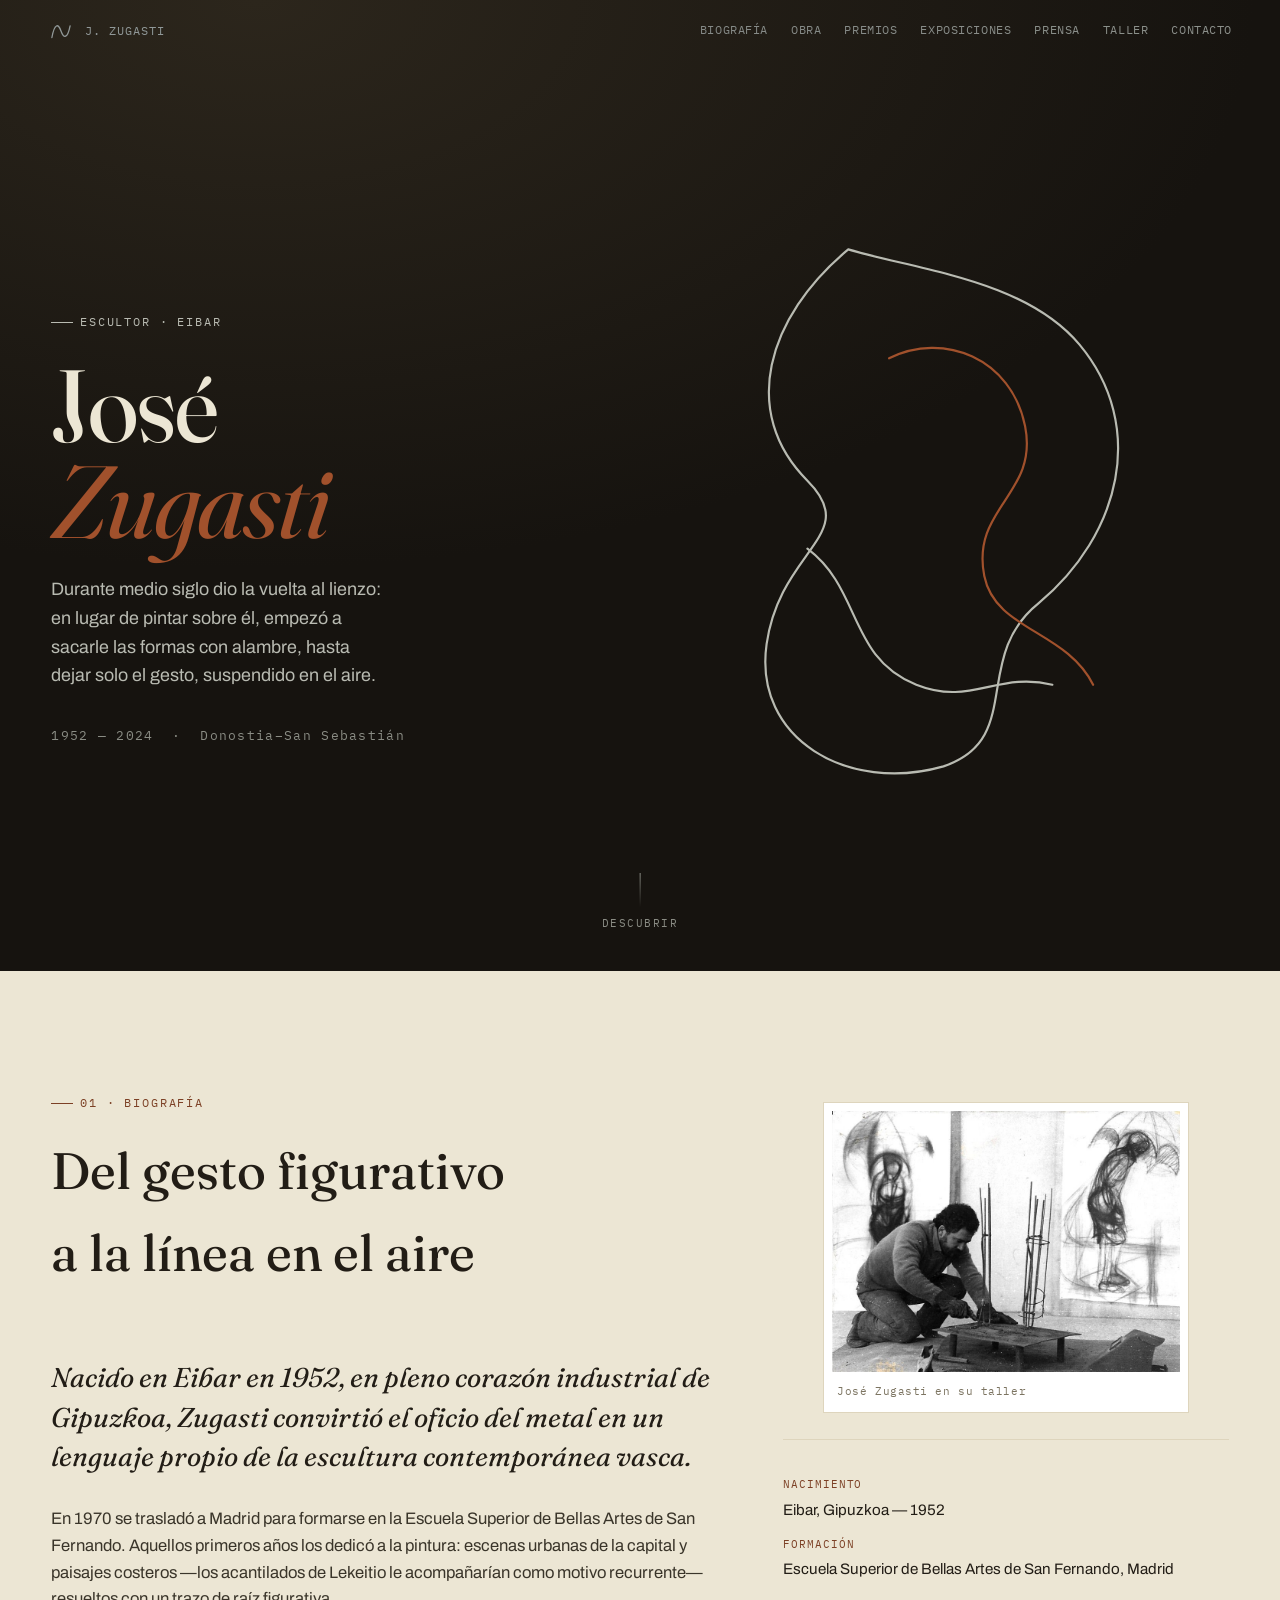
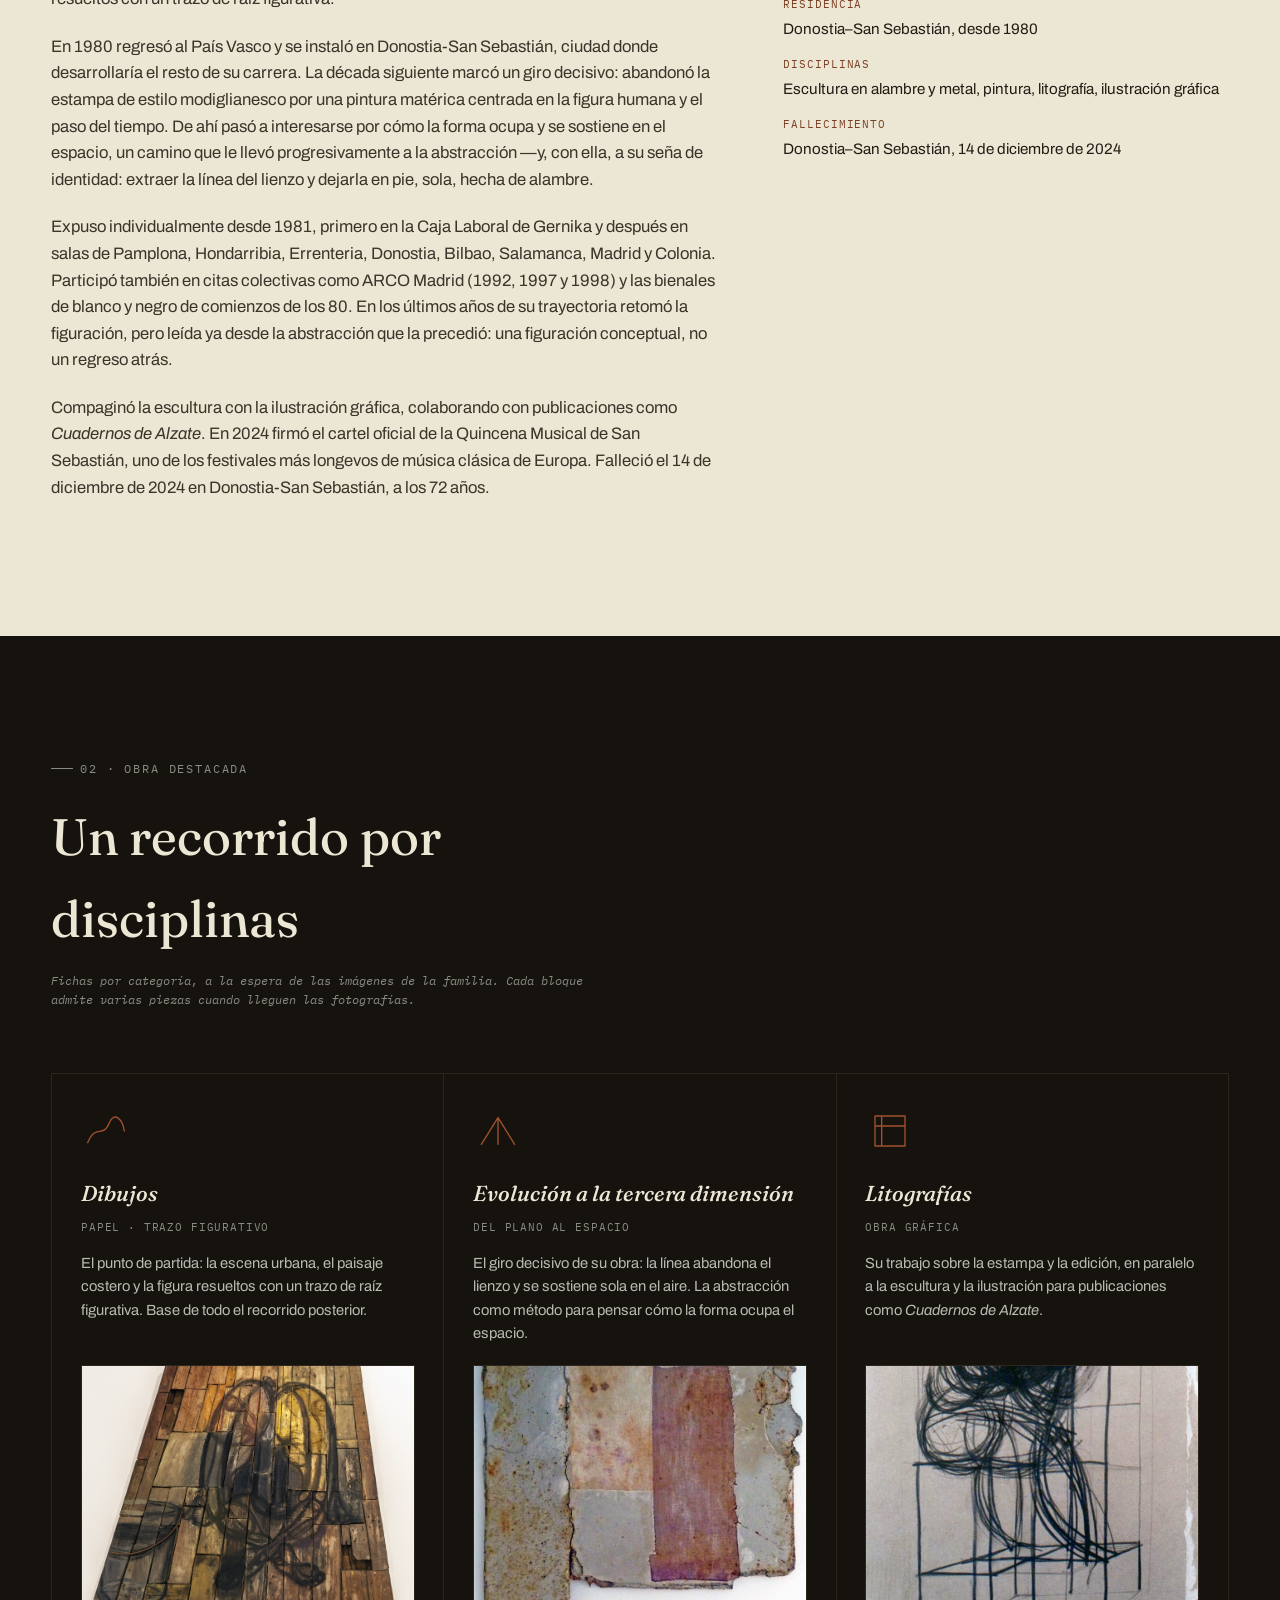
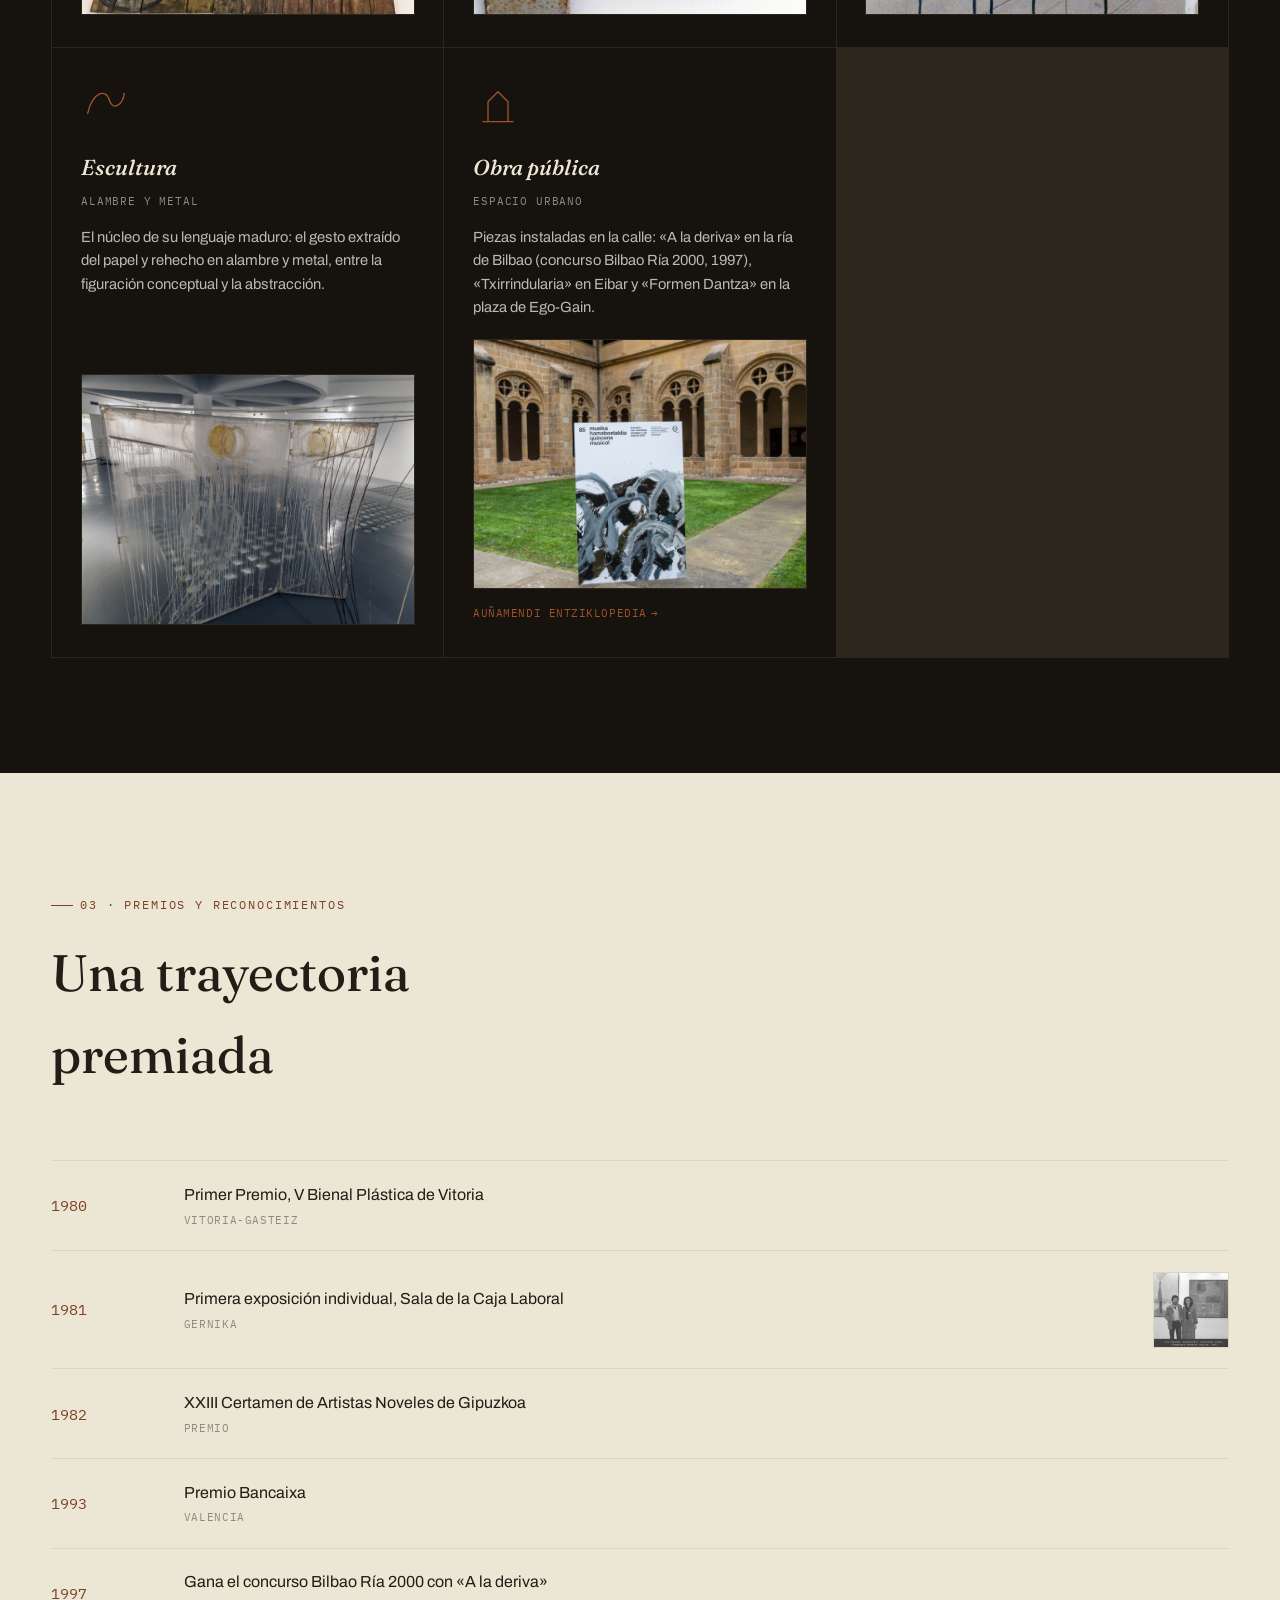
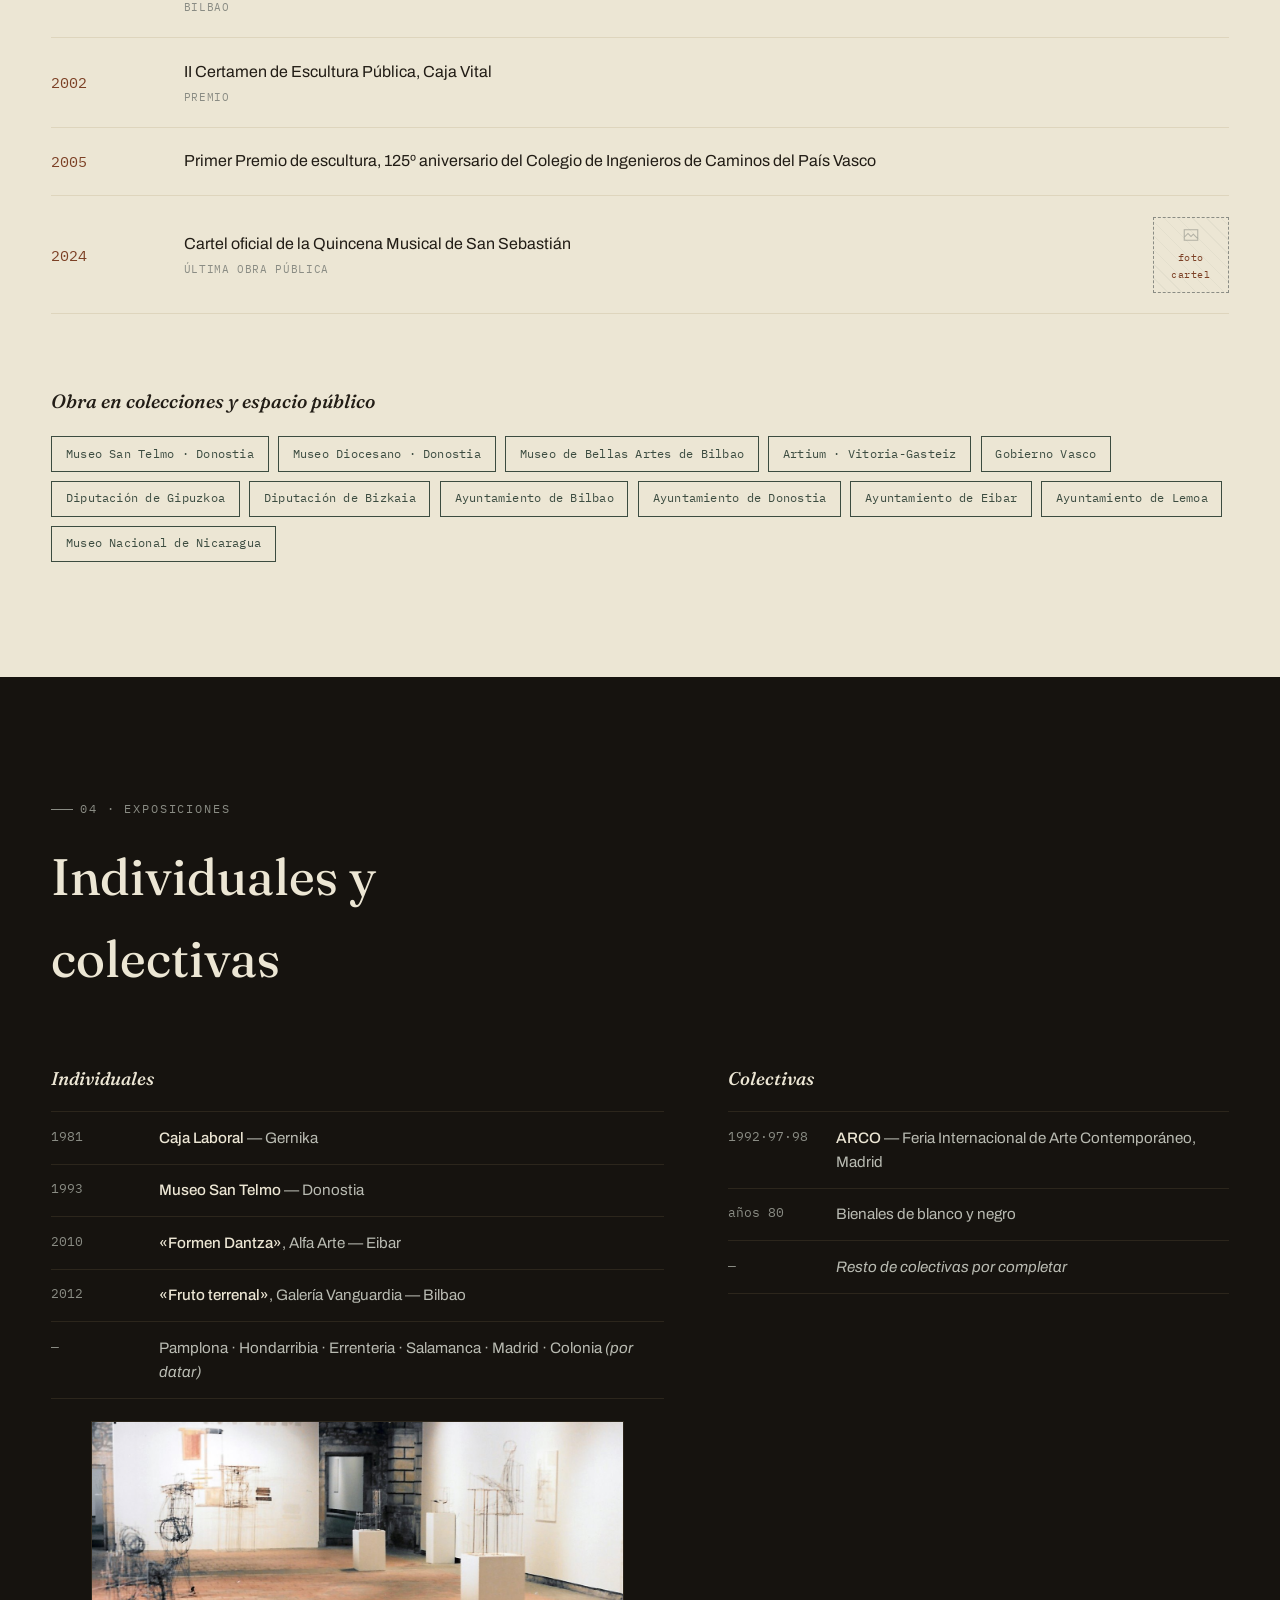
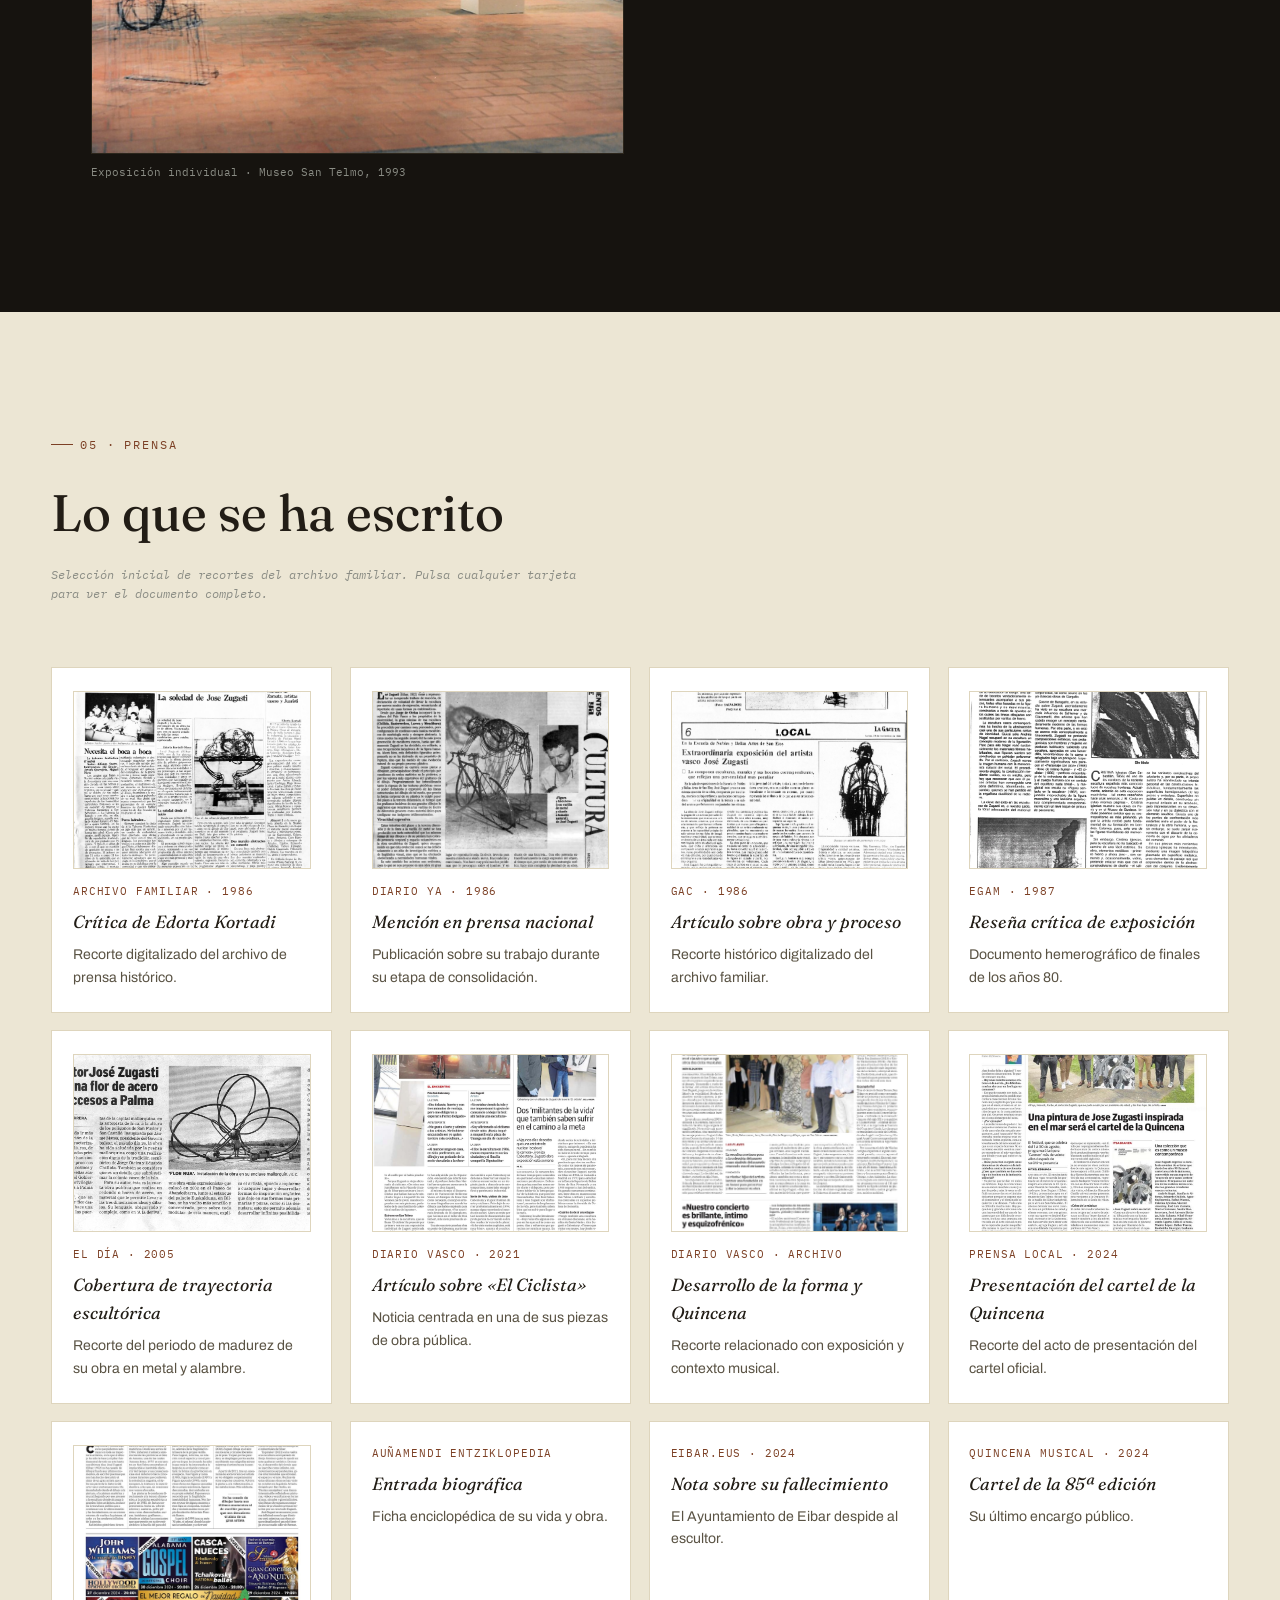
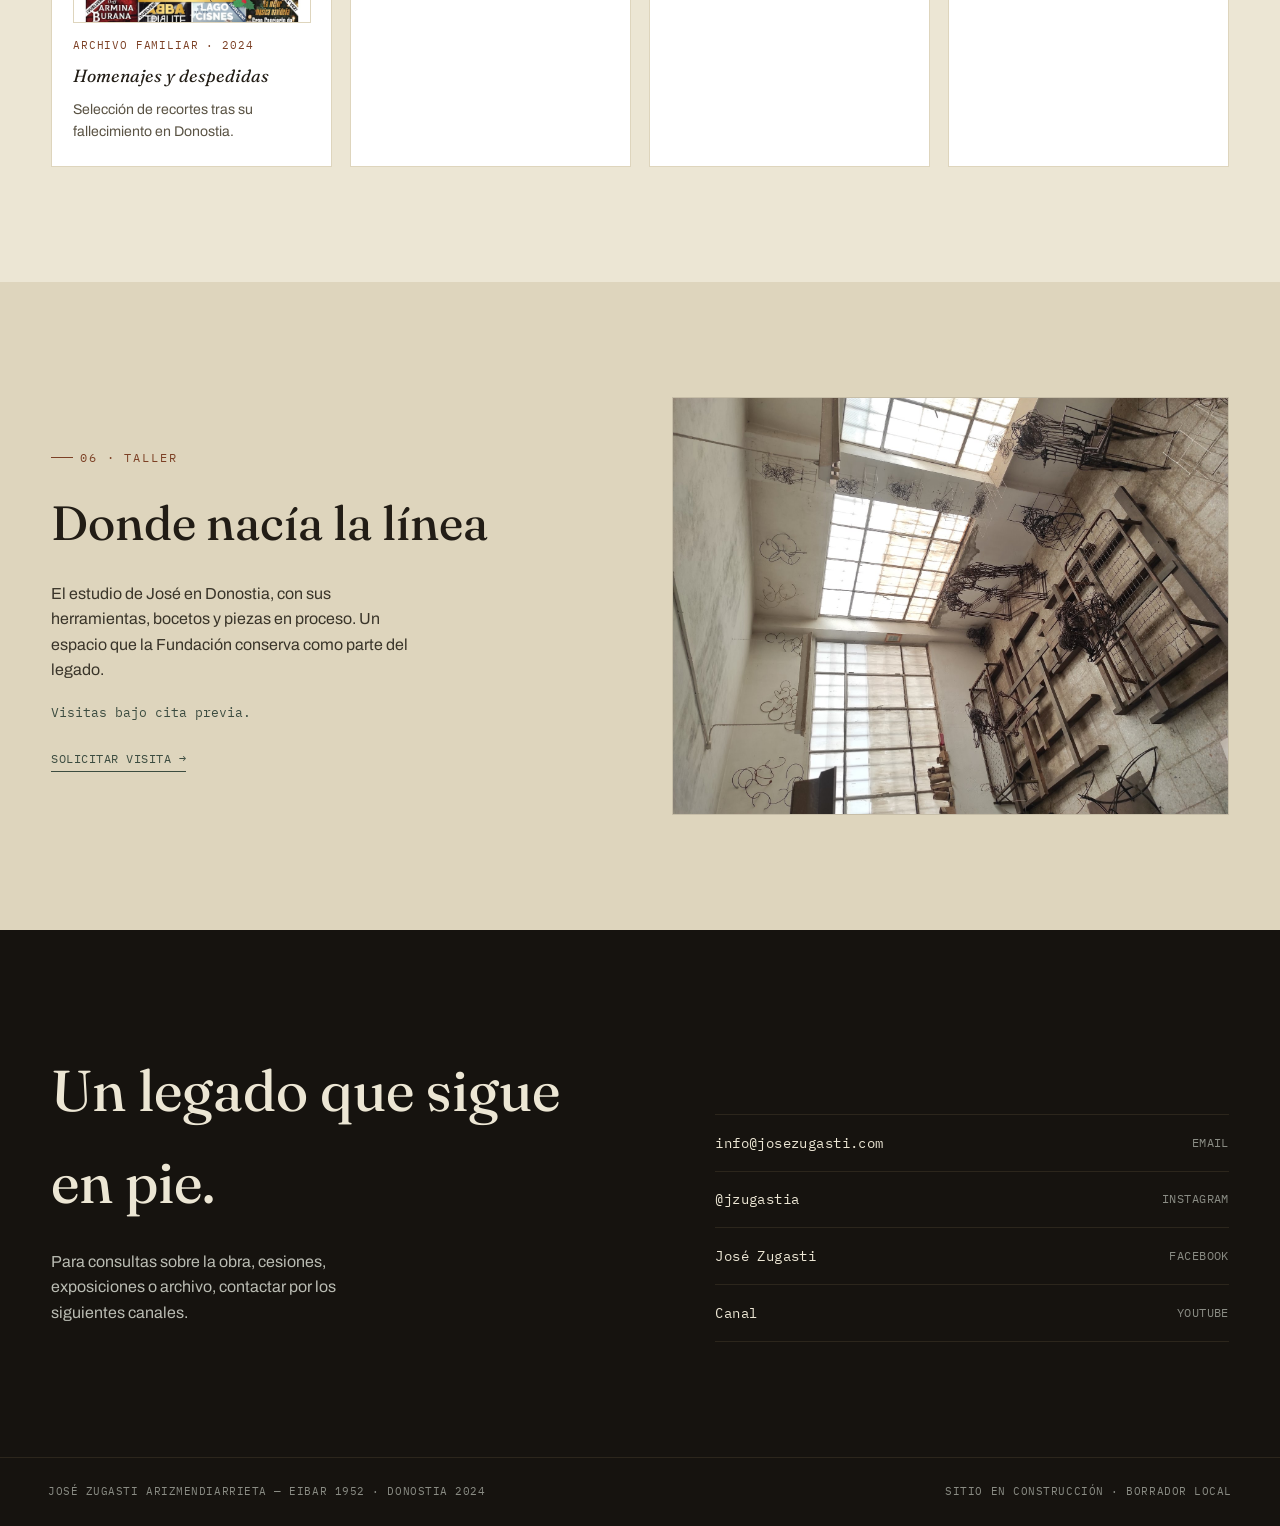
==== index.html @ 083b35a0 "Add files via upload" ====
<!DOCTYPE html>
<html lang="es">
<head>
<meta charset="UTF-8">
<meta name="viewport" content="width=device-width, initial-scale=1.0">
<title>José Zugasti — Escultor</title>
<meta name="description" content="José Zugasti (Eibar, 1952 – Donostia, 2024). Escultor guipuzcoano que extrajo las formas del lienzo con alambre.">
<link rel="preconnect" href="https://fonts.googleapis.com">
<link rel="preconnect" href="https://fonts.gstatic.com" crossorigin>
<link href="https://fonts.googleapis.com/css2?family=Fraunces:ital,opsz,wght@0,9..144,300;0,9..144,450;0,9..144,600;1,9..144,400;1,9..144,500&family=Archivo:wght@400;500;600&family=IBM+Plex+Mono:wght@400;500&display=swap" rel="stylesheet">
<style>

  /* ============ TOKENS ============ */
  :root{
    --iron-950: #16130f;
    --iron-900: #1d1912;
    --iron-800: #2c261c;
    --wire: #b9bbb2;
    --wire-dim: #8a8c84;
    --canvas: #ece6d4;
    --canvas-dim: #ded5bd;
    --ink: #221d16;
    --oxide: #a1512c;
    --oxide-dim: #7c4025;
    --pine: #3c4c40;

    --display: 'Fraunces', serif;
    --body: 'Archivo', sans-serif;
    --mono: 'IBM Plex Mono', monospace;

    --wrap: min(1180px, 92vw);
  }

  *{ box-sizing: border-box; }
  html{ scroll-behavior: smooth; }
  body{
    margin:0;
    background: var(--canvas);
    color: var(--ink);
    font-family: var(--body);
    font-size: 16px;
    line-height: 1.6;
    -webkit-font-smoothing: antialiased;
  }
  img{ max-width:100%; display:block; }
  a{ color: inherit; }
  h1,h2,h3{ font-family: var(--display); font-weight: 450; margin: 0; }
  .wrap{ width: var(--wrap); margin-inline: auto; }
  .eyebrow{
    font-family: var(--mono);
    font-size: 0.72rem;
    letter-spacing: 0.16em;
    text-transform: uppercase;
    display: inline-flex;
    align-items: center;
    gap: 0.6em;
  }
  .eyebrow::before{
    content:"";
    width: 22px; height: 1px;
    background: currentColor;
    display: inline-block;
  }

  /* Placeholder de imagen pendiente (scaffold) */
  .ph{
    border: 1px dashed var(--wire-dim);
    background:
      repeating-linear-gradient(45deg, transparent, transparent 9px, rgba(138,140,132,.08) 9px, rgba(138,140,132,.08) 10px);
    display:flex; flex-direction:column; align-items:center; justify-content:center;
    text-align:center; gap:0.4rem; padding:1.2rem;
    color: var(--wire-dim); font-family: var(--mono); font-size:0.68rem; letter-spacing:0.04em;
    min-height: 150px;
  }
  .ph .path{ color: var(--oxide-dim); font-size:0.64rem; }
  .ph svg{ width:26px; height:26px; opacity:0.6; }

  @media (prefers-reduced-motion: reduce){
    *{ animation-duration: 0.001ms !important; animation-iteration-count: 1 !important; transition-duration: 0.001ms !important; scroll-behavior: auto !important; }
  }

  /* ============ NAV ============ */
  header.site{
    position: fixed; inset: 0 0 auto 0; z-index: 50;
    display:flex; align-items:center; justify-content: space-between;
    padding: 1.1rem clamp(1.2rem, 4vw, 3rem);
    color: var(--wire);
    mix-blend-mode: difference;
  }
  .mark{
    display:flex; align-items:center; gap:0.7rem;
    font-family: var(--mono); font-size:0.78rem; letter-spacing:0.08em;
    text-decoration:none; color: inherit;
  }
  .mark svg{ width:26px; height:26px; }
  nav.links{ display:flex; gap: clamp(0.8rem,1.8vw,1.7rem); font-family: var(--mono); font-size:0.72rem; letter-spacing:0.05em; text-transform: uppercase; }
  nav.links a{ text-decoration:none; opacity:0.85; position:relative; }
  nav.links a::after{
    content:""; position:absolute; left:0; right:0; bottom:-5px; height:1px;
    background: currentColor; transform: scaleX(0); transform-origin: left;
    transition: transform .35s ease;
  }
  nav.links a:hover::after{ transform: scaleX(1); }
  .nav-toggle{ display:none; background:none; border:1px solid currentColor; color:inherit; font-family:var(--mono); font-size:0.7rem; padding:0.4rem 0.7rem; letter-spacing:0.08em; cursor:pointer; }

  @media (max-width: 880px){
    nav.links{
      position: fixed; inset: 0; background: var(--iron-950); color: var(--wire);
      flex-direction: column; justify-content:center; align-items:flex-start;
      padding: 2rem clamp(1.4rem,6vw,3rem); gap: 1.4rem; font-size: 1rem;
      transform: translateY(-100%); transition: transform .45s cubic-bezier(.7,0,.2,1);
      mix-blend-mode: normal;
    }
    nav.links.open{ transform: translateY(0); }
    .nav-toggle{ display:inline-block; }
  }

  /* ============ HERO ============ */
  .hero{
    position: relative;
    min-height: 100svh;
    background: radial-gradient(120% 90% at 20% 0%, var(--iron-800), var(--iron-950) 65%);
    color: var(--canvas);
    display:flex; align-items:center;
    overflow: hidden;
  }
  .hero .wrap{
    display:grid; grid-template-columns: 1.05fr 0.95fr; gap: 2rem; align-items:center;
    padding-top: 5rem;
  }
  .hero-eyebrow{ color: var(--wire); margin-bottom:1.6rem; }
  .hero h1{
    font-size: clamp(3rem, 8vw, 6.4rem);
    line-height: 0.94;
    letter-spacing: -0.01em;
    color: var(--canvas);
  }
  .hero h1 em{ font-style: italic; color: var(--oxide); font-weight:400; }
  .hero .tagline{
    margin-top: 1.6rem;
    max-width: 34ch;
    font-size: 1.12rem;
    color: var(--wire);
    font-weight: 400;
  }
  .hero .years{
    font-family: var(--mono); color: var(--wire-dim); margin-top: 2.2rem; font-size:0.82rem; letter-spacing:0.1em;
  }
  .hero-figure{ position:relative; }
  .hero-figure svg{ width:100%; height:auto; overflow:visible; }
  .wire-path{
    fill:none; stroke: var(--wire); stroke-width: 1.6;
    stroke-linecap: round; stroke-linejoin: round;
  }
  .wire-path.accent{ stroke: var(--oxide); }
  .scrollcue{
    position:absolute; bottom: 2.4rem; left: 50%; transform: translateX(-50%);
    font-family: var(--mono); font-size: 0.68rem; letter-spacing:0.14em; color: var(--wire-dim);
    display:flex; flex-direction:column; align-items:center; gap:0.5rem;
  }
  .scrollcue .line{ width:1px; height: 34px; background: linear-gradient(var(--wire-dim), transparent); animation: pulse 2.2s ease-in-out infinite; }
  @keyframes pulse{ 0%,100%{ opacity:.3 } 50%{ opacity:1 } }

  @media (max-width: 860px){
    .hero .wrap{ grid-template-columns: 1fr; }
    .hero-figure{ order:-1; max-width: 260px; margin-inline:auto; opacity:0.85; }
  }

  /* ============ SECTIONS shared ============ */
  section{ padding: clamp(4.5rem,9vw,8rem) 0; }
  .section-head{ max-width: 62ch; margin-bottom: clamp(2.4rem,5vw,4rem); }
  .section-head .eyebrow{ color: var(--oxide-dim); margin-bottom: 1.1rem; }
  .section-head h2{ font-size: clamp(2.1rem, 4.4vw, 3.2rem); }
  .section-head .num{ font-family: var(--mono); font-size:0.72rem; color: var(--wire-dim); }
  .reveal{ opacity:0; transform: translateY(26px); transition: opacity .8s ease, transform .8s cubic-bezier(.2,.7,.2,1); }
  .reveal.in{ opacity:1; transform: translateY(0); }
  .todo{ font-family: var(--mono); font-size: 0.72rem; font-style:italic; margin-top:0.8rem; }

  /* ============ 1 · BIO ============ */
  .bio{ background: var(--canvas); }
  .bio .grid{ display:grid; grid-template-columns: 1.5fr 1fr; gap: clamp(2rem,5vw,4.5rem); align-items:start; }
  .bio p{ margin: 0 0 1.3rem; font-size:1.04rem; color: #3a352a; }
  .bio p.lead{
    font-family: var(--display); font-style: italic; font-weight:400;
    font-size: clamp(1.35rem,2.4vw,1.7rem); color: var(--ink); line-height:1.45;
    margin-bottom: 1.8rem;
  }
  .bio-side{ position:sticky; top: 6rem; }
  .portrait{ border: 1px solid var(--canvas-dim); padding: 0.5rem; background: #fff; }
  .portrait img{
    width: 100%;
    aspect-ratio: 4 / 3;
    object-fit: cover;
  }
  .portrait figcaption{
    font-family: var(--mono); font-size: 0.7rem; letter-spacing:0.05em;
    padding: 0.7rem 0.3rem 0.2rem; color:#7c7461;
  }
  .facts{ margin-top: 1.6rem; border-top: 1px solid var(--canvas-dim); padding-top: 1.4rem; }
  .facts dt{ font-family: var(--mono); font-size:0.7rem; letter-spacing:0.08em; text-transform:uppercase; color: var(--oxide-dim); margin-top:0.9rem; }
  .facts dd{ margin: 0.2rem 0 0; font-size: 0.95rem; }

  @media (max-width: 860px){
    .bio .grid{ grid-template-columns: 1fr; }
    .bio-side{ position:static; max-width: 340px; }
  }

  /* ============ 2 · OBRA (por categorías) ============ */
  .obra{ background: var(--iron-950); color: var(--canvas); }
  .obra .section-head .eyebrow{ color: var(--wire-dim); }
  .obra .section-head h2{ color: var(--canvas); }
  .obra .section-head .num{ color: var(--wire-dim); }
  .cats{ display:grid; grid-template-columns: repeat(auto-fit, minmax(300px,1fr)); gap: 1px; background: var(--iron-800); border: 1px solid var(--iron-800); }
  .cat{ background: var(--iron-950); padding: 2rem 1.8rem; display:flex; flex-direction:column; }
  .cat .icon{ width: 50px; height:50px; margin-bottom: 1.3rem; }
  .cat .icon svg{ width:100%; height:100%; }
  .cat .icon path{ fill:none; stroke: var(--oxide); stroke-width:1.6; stroke-linecap:round; stroke-linejoin:round; }
  .cat h3{ font-size: 1.35rem; font-style: italic; font-weight:500; color: var(--canvas); }
  .cat .kind{ font-family: var(--mono); font-size:0.66rem; letter-spacing:0.08em; color: var(--wire-dim); margin: 0.45rem 0 1rem; text-transform: uppercase; }
  .cat p{ font-size:0.92rem; color: var(--wire); margin:0 0 1.2rem; flex-grow:1; }
  .cat .cat-media{
    margin-top: auto;
    width: 100%;
    aspect-ratio: 4 / 3;
    object-fit: cover;
    border: 1px solid var(--iron-800);
  }
  .cat .ph{ margin-top:auto; min-height:120px; }
  .cat a.ref{
    align-self:flex-start; display:inline-flex; align-items:center; gap:0.4em; margin-top:1rem;
    font-family: var(--mono); font-size:0.68rem; letter-spacing:0.05em; text-transform:uppercase;
    color: var(--oxide); text-decoration:none; border-bottom: 1px solid transparent; padding-bottom:1px;
    transition: border-color .25s ease;
  }
  .cat a.ref:hover{ border-color: var(--oxide); }
  .cat a.ref::after{ content:"→"; display:inline-block; transition: transform .25s ease; }
  .cat a.ref:hover::after{ transform: translateX(3px); }

  /* ============ 3 · PREMIOS ============ */
  .premios{ background: var(--canvas); }
  .timeline{ border-top: 1px solid var(--canvas-dim); }
  .tl-row{
    display:grid; grid-template-columns: 110px 1fr auto; gap: 1.4rem; align-items:center;
    padding: 1.3rem 0; border-bottom: 1px solid var(--canvas-dim);
  }
  .tl-row .yr{ font-family: var(--mono); font-size:0.95rem; color: var(--oxide-dim); }
  .tl-row .ev{ font-size: 1rem; }
  .tl-row .ev .tag{ font-family: var(--mono); font-size:0.68rem; color: var(--wire-dim); text-transform:uppercase; letter-spacing:0.06em; display:block; margin-top:0.25rem; }
  .tl-row .thumb{ width:76px; height:76px; min-height:0; padding:0.4rem; }
  .tl-row .thumb-media{
    width: 76px;
    height: 76px;
    object-fit: cover;
    border: 1px solid var(--canvas-dim);
  }
  .tl-row .thumb svg{ width:18px; height:18px; }

  .colecciones{ margin-top: clamp(3rem,6vw,4.5rem); }
  .colecciones h3{ font-size:1.2rem; font-style:italic; font-weight:500; margin-bottom:1.2rem; }
  .chips{ display:flex; flex-wrap:wrap; gap: 0.6rem; }
  .chip{ font-family: var(--mono); font-size:0.74rem; border:1px solid var(--pine); color: var(--pine); padding: 0.45rem 0.85rem; letter-spacing:0.02em; }

  @media (max-width: 620px){
    .tl-row{ grid-template-columns: 80px 1fr; }
    .tl-row .thumb{ display:none; }
  }

  /* ============ 4 · EXPOSICIONES ============ */
  .expos{ background: var(--iron-950); color: var(--canvas); }
  .expos .section-head .eyebrow{ color: var(--wire-dim); }
  .expos .section-head h2{ color: var(--canvas); }
  .expos .section-head .num{ color: var(--wire-dim); }
  .expo-grid{ display:grid; grid-template-columns: 1.1fr 0.9fr; gap: clamp(2rem,5vw,4rem); align-items:start; }
  .expo-col h3{ font-size:1.15rem; font-style:italic; font-weight:500; color:var(--canvas); margin-bottom:1.1rem; }
  .expo-list{ list-style:none; margin:0; padding:0; border-top:1px solid var(--iron-800); }
  .expo-list li{ display:grid; grid-template-columns: 92px 1fr; gap:1rem; padding:0.85rem 0; border-bottom:1px solid var(--iron-800); font-size:0.95rem; }
  .expo-list li .y{ font-family:var(--mono); font-size:0.82rem; color:var(--wire-dim); }
  .expo-list li .p{ color:var(--wire); }
  .expo-list li .p b{ color:var(--canvas); font-weight:500; }
  .expo-feature{ margin-top:1.4rem; }
  .expo-feature img{
    width: 100%;
    aspect-ratio: 16 / 10;
    object-fit: cover;
    border: 1px solid var(--iron-800);
  }
  .expo-feature figcaption{ font-family:var(--mono); font-size:0.68rem; color:var(--wire-dim); margin-top:0.6rem; }

  @media (max-width: 780px){ .expo-grid{ grid-template-columns:1fr; } }

  /* ============ 5 · PRENSA ============ */
  .prensa{ background: var(--canvas); }
  .press-list{ display:grid; grid-template-columns: repeat(auto-fit, minmax(260px,1fr)); gap: 1.1rem; }
  .press-card{
    border:1px solid var(--canvas-dim); background:#fff; padding:1.4rem 1.3rem;
    display:flex; flex-direction:column; gap:0.5rem; text-decoration:none; color:inherit;
    transition: border-color .25s ease, transform .25s ease;
  }
  .press-card .press-thumb{
    width: 100%;
    aspect-ratio: 4 / 3;
    object-fit: cover;
    border: 1px solid var(--canvas-dim);
    margin-bottom: 0.4rem;
  }
  .press-card:hover{ border-color: var(--oxide); transform: translateY(-2px); }
  .press-card .src{ font-family:var(--mono); font-size:0.66rem; letter-spacing:0.08em; text-transform:uppercase; color:var(--oxide-dim); }
  .press-card .head{ font-family:var(--display); font-style:italic; font-size:1.1rem; }
  .press-card .dek{ font-size:0.88rem; color:#5a5344; }

  /* ============ 6 · TALLER ============ */
  .taller{ background: var(--canvas-dim); }
  .taller .grid{ display:grid; grid-template-columns: 1fr 1fr; gap: clamp(2rem,5vw,4rem); align-items:center; }
  .taller h2{ font-size: clamp(2rem,4.4vw,3rem); }
  .taller p{ max-width: 42ch; margin: 1.2rem 0; color:#3a352a; }
  .taller .cta{
    display:inline-flex; align-items:center; gap:0.5em; margin-top:0.4rem;
    font-family:var(--mono); font-size:0.78rem; letter-spacing:0.04em; text-transform:uppercase;
    color:var(--pine); text-decoration:none; border-bottom:1px solid var(--pine); padding-bottom:2px;
  }
  .taller figure{
    margin: 0;
  }
  .taller figure img{
    width: 100%;
    aspect-ratio: 4 / 3;
    object-fit: cover;
    border: 1px solid rgba(34,29,22,0.12);
  }
  .taller .ph{ min-height:280px; }
  @media (max-width: 780px){ .taller .grid{ grid-template-columns:1fr; } }

  /* ============ CONTACTO / FOOTER ============ */
  .contacto{ background: var(--iron-950); color: var(--canvas); }
  .contacto .wrap{ display:grid; grid-template-columns: 1.2fr 1fr; gap: 3rem; align-items:end; }
  .contacto h2{ font-size: clamp(2.2rem,5vw,3.6rem); color: var(--canvas); max-width: 14ch; }
  .contacto .lead-line{ color: var(--wire); margin-top:1.2rem; max-width: 40ch; }
  .social{ display:flex; flex-direction:column; gap:0; border-top:1px solid var(--iron-800); }
  .social a{
    display:flex; align-items:center; justify-content:space-between;
    text-decoration:none; color: var(--canvas);
    padding: 1.05rem 0; border-bottom: 1px solid var(--iron-800);
    font-family: var(--mono); font-size:0.86rem; letter-spacing:0.03em;
    transition: color .25s ease, padding-left .25s ease;
  }
  .social a:hover{ color: var(--oxide); padding-left: 0.4rem; }
  .social a span.small{ color: var(--wire-dim); font-size:0.72rem; }

  @media (max-width: 860px){
    .contacto .wrap{ grid-template-columns: 1fr; }
  }

  footer.credit{
    background: var(--iron-950); color: var(--wire-dim);
    border-top: 1px solid var(--iron-800);
    padding: 1.6rem clamp(1.2rem,4vw,3rem);
    display:flex; justify-content:space-between; flex-wrap:wrap; gap:0.6rem;
    font-family: var(--mono); font-size:0.68rem; letter-spacing:0.05em;
  }

</style>
</head>
<body>

<header class="site">
  <a href="#top" class="mark">
    <svg viewBox="0 0 40 40" aria-hidden="true">
      <path d="M6 30 C 10 8, 16 8, 20 20 C 24 32, 30 32, 34 12" fill="none" stroke="currentColor" stroke-width="2" stroke-linecap="round"/>
    </svg>
    J. ZUGASTI
  </a>
  <nav class="links" id="navLinks">
    <a href="#bio">Biografía</a>
    <a href="#obra">Obra</a>
    <a href="#premios">Premios</a>
    <a href="#expos">Exposiciones</a>
    <a href="#prensa">Prensa</a>
    <a href="#taller">Taller</a>
    <a href="#contacto">Contacto</a>
  </nav>
  <button class="nav-toggle" id="navToggle" aria-label="Abrir menú">MENÚ</button>
</header>

<!-- ============ HERO ============ -->
<section class="hero" id="top">
  <div class="wrap">
    <div class="hero-copy">
      <div class="eyebrow hero-eyebrow">Escultor · Eibar</div>
      <h1>José<br><em>Zugasti</em></h1>
      <p class="tagline">Durante medio siglo dio la vuelta al lienzo: en lugar de pintar sobre él, empezó a sacarle las formas con alambre, hasta dejar solo el gesto, suspendido en el aire.</p>
      <div class="years">1952 — 2024 &nbsp;·&nbsp; Donostia&#8211;San Sebastián</div>
    </div>
    <div class="hero-figure" aria-hidden="true">
      <svg viewBox="0 0 400 480" fill="none">
        <path class="wire-path" id="figA" d="M120 40 C 60 90, 40 160, 90 210 C 130 250, 70 260, 60 330 C 50 400, 120 440, 190 420 C 250 400, 210 340, 260 300 C 320 250, 340 170, 290 110 C 250 62, 170 55, 120 40 Z"/>
        <path class="wire-path accent" id="figB" d="M150 120 C 190 100, 240 120, 250 170 C 260 220, 210 230, 220 280 C 228 320, 280 320, 300 360"/>
        <path class="wire-path" id="figC" d="M90 260 C 130 290, 120 340, 170 360 C 210 376, 230 350, 270 360"/>
      </svg>
    </div>
  </div>
  <div class="scrollcue"><span class="line"></span>DESCUBRIR</div>
</section>

<!-- ============ 1 · BIOGRAFÍA ============ -->
<section class="bio reveal" id="bio">
  <div class="wrap grid">
    <div>
      <div class="section-head">
        <div class="eyebrow">01 · Biografía</div>
        <h2>Del gesto figurativo<br>a la línea en el aire</h2>
      </div>

      <p class="lead">Nacido en Eibar en 1952, en pleno corazón industrial de Gipuzkoa, Zugasti convirtió el oficio del metal en un lenguaje propio de la escultura contemporánea vasca.</p>

      <p>En 1970 se trasladó a Madrid para formarse en la Escuela Superior de Bellas Artes de San Fernando. Aquellos primeros años los dedicó a la pintura: escenas urbanas de la capital y paisajes costeros —los acantilados de Lekeitio le acompañarían como motivo recurrente— resueltos con un trazo de raíz figurativa.</p>

      <p>En 1980 regresó al País Vasco y se instaló en Donostia-San Sebastián, ciudad donde desarrollaría el resto de su carrera. La década siguiente marcó un giro decisivo: abandonó la estampa de estilo modiglianesco por una pintura matérica centrada en la figura humana y el paso del tiempo. De ahí pasó a interesarse por cómo la forma ocupa y se sostiene en el espacio, un camino que le llevó progresivamente a la abstracción —y, con ella, a su seña de identidad: extraer la línea del lienzo y dejarla en pie, sola, hecha de alambre.</p>

      <p>Expuso individualmente desde 1981, primero en la Caja Laboral de Gernika y después en salas de Pamplona, Hondarribia, Errenteria, Donostia, Bilbao, Salamanca, Madrid y Colonia. Participó también en citas colectivas como ARCO Madrid (1992, 1997 y 1998) y las bienales de blanco y negro de comienzos de los 80. En los últimos años de su trayectoria retomó la figuración, pero leída ya desde la abstracción que la precedió: una figuración conceptual, no un regreso atrás.</p>

      <p>Compaginó la escultura con la ilustración gráfica, colaborando con publicaciones como <em>Cuadernos de Alzate</em>. En 2024 firmó el cartel oficial de la Quincena Musical de San Sebastián, uno de los festivales más longevos de música clásica de Europa. Falleció el 14 de diciembre de 2024 en Donostia-San Sebastián, a los 72 años.</p>
    </div>

    <aside class="bio-side">
      <figure class="portrait">
        <img src="assets/img/retrato.jpg" alt="José Zugasti en su taller" loading="lazy" decoding="async">
        <figcaption>José Zugasti en su taller</figcaption>
      </figure>
      <dl class="facts">
        <dt>Nacimiento</dt>
        <dd>Eibar, Gipuzkoa — 1952</dd>
        <dt>Formación</dt>
        <dd>Escuela Superior de Bellas Artes de San Fernando, Madrid</dd>
        <dt>Residencia</dt>
        <dd>Donostia&#8211;San Sebastián, desde 1980</dd>
        <dt>Disciplinas</dt>
        <dd>Escultura en alambre y metal, pintura, litografía, ilustración gráfica</dd>
        <dt>Fallecimiento</dt>
        <dd>Donostia&#8211;San Sebastián, 14 de diciembre de 2024</dd>
      </dl>
    </aside>
  </div>
</section>

<!-- ============ 2 · OBRA DESTACADA ============ -->
<section class="obra reveal" id="obra">
  <div class="wrap">
    <div class="section-head">
      <div class="eyebrow">02 · Obra destacada</div>
      <h2>Un recorrido por disciplinas</h2>
      <p class="todo" style="color:var(--wire-dim);">Fichas por categoría, a la espera de las imágenes de la familia. Cada bloque admite varias piezas cuando lleguen las fotografías.</p>
    </div>

    <div class="cats">

      <article class="cat">
        <div class="icon"><svg viewBox="0 0 60 60"><path d="M8 44 C 18 20, 26 40, 34 20 C 40 6, 50 16, 52 30"/></svg></div>
        <h3>Dibujos</h3>
        <div class="kind">Papel · trazo figurativo</div>
        <p>El punto de partida: la escena urbana, el paisaje costero y la figura resueltos con un trazo de raíz figurativa. Base de todo el recorrido posterior.</p>
        <img class="cat-media" src="assets/img/obra/dibujos-01.jpg" alt="Obra de la categoría Dibujos" loading="lazy" decoding="async">
      </article>

      <article class="cat">
        <div class="icon"><svg viewBox="0 0 60 60"><path d="M10 46 L 30 14 L 50 46 M 30 14 L 30 46"/></svg></div>
        <h3>Evolución a la tercera dimensión</h3>
        <div class="kind">Del plano al espacio</div>
        <p>El giro decisivo de su obra: la línea abandona el lienzo y se sostiene sola en el aire. La abstracción como método para pensar cómo la forma ocupa el espacio.</p>
        <img class="cat-media" src="assets/img/obra/evolucion-01.jpg" alt="Obra de la categoría Evolución a la tercera dimensión" loading="lazy" decoding="async">
      </article>

      <article class="cat">
        <div class="icon"><svg viewBox="0 0 60 60"><path d="M12 12 h36 v36 h-36 z M12 24 h36 M20 12 v36"/></svg></div>
        <h3>Litografías</h3>
        <div class="kind">Obra gráfica</div>
        <p>Su trabajo sobre la estampa y la edición, en paralelo a la escultura y la ilustración para publicaciones como <em>Cuadernos de Alzate</em>.</p>
        <img class="cat-media" src="assets/img/obra/litografias-01.jpg" alt="Obra de la categoría Litografías" loading="lazy" decoding="async">
      </article>

      <article class="cat">
        <div class="icon"><svg viewBox="0 0 60 60"><path d="M8 40 C 14 14, 30 10, 34 24 C 38 38, 50 30, 52 16"/></svg></div>
        <h3>Escultura</h3>
        <div class="kind">Alambre y metal</div>
        <p>El núcleo de su lenguaje maduro: el gesto extraído del papel y rehecho en alambre y metal, entre la figuración conceptual y la abstracción.</p>
        <img class="cat-media" src="assets/img/obra/escultura-01.jpg" alt="Obra de la categoría Escultura" loading="lazy" decoding="async">
      </article>

      <article class="cat">
        <div class="icon"><svg viewBox="0 0 60 60"><path d="M12 50 h36 M18 50 V26 l12 -12 12 12 V50"/></svg></div>
        <h3>Obra pública</h3>
        <div class="kind">Espacio urbano</div>
        <p>Piezas instaladas en la calle: «A la deriva» en la ría de Bilbao (concurso Bilbao Ría 2000, 1997), «Txirrindularia» en Eibar y «Formen Dantza» en la plaza de Ego-Gain.</p>
        <img class="cat-media" src="assets/img/obra/publica-quincena-2024.jpg" alt="Presentación del cartel de la Quincena Musical de 2024" loading="lazy" decoding="async">
        <a class="ref" href="https://aunamendi.eusko-ikaskuntza.eus/es/zugasti-arizmendiarrieta-jose/ar-152484/" target="_blank" rel="noopener">Auñamendi Entziklopedia</a>
      </article>

    </div>
  </div>
</section>

<!-- ============ 3 · PREMIOS Y RECONOCIMIENTOS ============ -->
<section class="premios reveal" id="premios">
  <div class="wrap">
    <div class="section-head">
      <div class="eyebrow">03 · Premios y reconocimientos</div>
      <h2>Una trayectoria premiada</h2>
    </div>

    <div class="timeline">
      <div class="tl-row"><div class="yr">1980</div><div class="ev">Primer Premio, V Bienal Plástica de Vitoria<span class="tag">Vitoria-Gasteiz</span></div><div></div></div>
      <div class="tl-row">
        <div class="yr">1981</div>
        <div class="ev">Primera exposición individual, Sala de la Caja Laboral<span class="tag">Gernika</span></div>
        <img class="thumb-media" src="assets/img/premios-1981.jpg" alt="Primera exposición individual en la Caja Laboral de Gernika, 1981" loading="lazy" decoding="async">
      </div>
      <div class="tl-row"><div class="yr">1982</div><div class="ev">XXIII Certamen de Artistas Noveles de Gipuzkoa<span class="tag">Premio</span></div><div></div></div>
      <div class="tl-row"><div class="yr">1993</div><div class="ev">Premio Bancaixa<span class="tag">Valencia</span></div><div></div></div>
      <div class="tl-row"><div class="yr">1997</div><div class="ev">Gana el concurso Bilbao Ría 2000 con «A la deriva»<span class="tag">Bilbao</span></div><div></div></div>
      <div class="tl-row"><div class="yr">2002</div><div class="ev">II Certamen de Escultura Pública, Caja Vital<span class="tag">Premio</span></div><div></div></div>
      <div class="tl-row"><div class="yr">2005</div><div class="ev">Primer Premio de escultura, 125º aniversario del Colegio de Ingenieros de Caminos del País Vasco</div><div></div></div>
      <div class="tl-row">
        <div class="yr">2024</div>
        <div class="ev">Cartel oficial de la Quincena Musical de San Sebastián<span class="tag">Última obra pública</span></div>
        <div class="ph thumb"><svg viewBox="0 0 24 24" fill="none" stroke="currentColor" stroke-width="1.4"><path d="M3 5h18v14H3z M3 15l5-5 4 4 3-3 6 6"/></svg><span class="path">foto cartel</span></div>
      </div>
    </div>

    <div class="colecciones">
      <h3>Obra en colecciones y espacio público</h3>
      <div class="chips">
        <span class="chip">Museo San Telmo · Donostia</span>
        <span class="chip">Museo Diocesano · Donostia</span>
        <span class="chip">Museo de Bellas Artes de Bilbao</span>
        <span class="chip">Artium · Vitoria-Gasteiz</span>
        <span class="chip">Gobierno Vasco</span>
        <span class="chip">Diputación de Gipuzkoa</span>
        <span class="chip">Diputación de Bizkaia</span>
        <span class="chip">Ayuntamiento de Bilbao</span>
        <span class="chip">Ayuntamiento de Donostia</span>
        <span class="chip">Ayuntamiento de Eibar</span>
        <span class="chip">Ayuntamiento de Lemoa</span>
        <span class="chip">Museo Nacional de Nicaragua</span>
      </div>
    </div>
  </div>
</section>

<!-- ============ 4 · EXPOSICIONES ============ -->
<section class="expos reveal" id="expos">
  <div class="wrap">
    <div class="section-head">
      <div class="eyebrow">04 · Exposiciones</div>
      <h2>Individuales y colectivas</h2>
    </div>

    <div class="expo-grid">
      <div class="expo-col">
        <h3>Individuales</h3>
        <ul class="expo-list">
          <li><span class="y">1981</span><span class="p"><b>Caja Laboral</b> — Gernika</span></li>
          <li><span class="y">1993</span><span class="p"><b>Museo San Telmo</b> — Donostia</span></li>
          <li><span class="y">2010</span><span class="p"><b>«Formen Dantza»</b>, Alfa Arte — Eibar</span></li>
          <li><span class="y">2012</span><span class="p"><b>«Fruto terrenal»</b>, Galería Vanguardia — Bilbao</span></li>
          <li><span class="y">—</span><span class="p">Pamplona · Hondarribia · Errenteria · Salamanca · Madrid · Colonia <em>(por datar)</em></span></li>
        </ul>
        <figure class="expo-feature">
          <img src="assets/img/expo-santelmo-1993.jpg" alt="Exposición individual en el Museo San Telmo, 1993" loading="lazy" decoding="async">
          <figcaption>Exposición individual · Museo San Telmo, 1993</figcaption>
        </figure>
      </div>

      <div class="expo-col">
        <h3>Colectivas</h3>
        <ul class="expo-list">
          <li><span class="y">1992·97·98</span><span class="p"><b>ARCO</b> — Feria Internacional de Arte Contemporáneo, Madrid</span></li>
          <li><span class="y">años 80</span><span class="p">Bienales de blanco y negro</span></li>
          <li><span class="y">—</span><span class="p"><em>Resto de colectivas por completar</em></span></li>
        </ul>
      </div>
    </div>
  </div>
</section>

<!-- ============ 5 · PRENSA ============ -->
<section class="prensa reveal" id="prensa">
  <div class="wrap">
    <div class="section-head">
      <div class="eyebrow">05 · Prensa</div>
      <h2>Lo que se ha escrito</h2>
      <p class="todo" style="color:var(--wire-dim);">Selección inicial de recortes del archivo familiar. Pulsa cualquier tarjeta para ver el documento completo.</p>
    </div>

    <div class="press-list">
      <a class="press-card" href="assets/img/prensa/prensa-1986-edorta-kortadi.jpg" target="_blank" rel="noopener">
        <img class="press-thumb" src="assets/img/prensa/prensa-1986-edorta-kortadi.jpg" alt="Recorte de prensa de 1986 sobre José Zugasti" loading="lazy" decoding="async">
        <span class="src">Archivo familiar · 1986</span>
        <span class="head">Crítica de Edorta Kortadi</span>
        <span class="dek">Recorte digitalizado del archivo de prensa histórico.</span>
      </a>
      <a class="press-card" href="assets/img/prensa/prensa-1986-diario-ya.jpg" target="_blank" rel="noopener">
        <img class="press-thumb" src="assets/img/prensa/prensa-1986-diario-ya.jpg" alt="Recorte del Diario YA de 1986" loading="lazy" decoding="async">
        <span class="src">Diario YA · 1986</span>
        <span class="head">Mención en prensa nacional</span>
        <span class="dek">Publicación sobre su trabajo durante su etapa de consolidación.</span>
      </a>
      <a class="press-card" href="assets/img/prensa/prensa-1986-gac.jpg" target="_blank" rel="noopener">
        <img class="press-thumb" src="assets/img/prensa/prensa-1986-gac.jpg" alt="Recorte GAC de 1986" loading="lazy" decoding="async">
        <span class="src">GAC · 1986</span>
        <span class="head">Artículo sobre obra y proceso</span>
        <span class="dek">Recorte histórico digitalizado del archivo familiar.</span>
      </a>
      <a class="press-card" href="assets/img/prensa/prensa-1987-egam.jpg" target="_blank" rel="noopener">
        <img class="press-thumb" src="assets/img/prensa/prensa-1987-egam.jpg" alt="Recorte EGAM de 1987" loading="lazy" decoding="async">
        <span class="src">EGAM · 1987</span>
        <span class="head">Reseña crítica de exposición</span>
        <span class="dek">Documento hemerográfico de finales de los años 80.</span>
      </a>
      <a class="press-card" href="assets/img/prensa/prensa-2005-el-dia.jpg" target="_blank" rel="noopener">
        <img class="press-thumb" src="assets/img/prensa/prensa-2005-el-dia.jpg" alt="Recorte del año 2005" loading="lazy" decoding="async">
        <span class="src">El Día · 2005</span>
        <span class="head">Cobertura de trayectoria escultórica</span>
        <span class="dek">Recorte del periodo de madurez de su obra en metal y alambre.</span>
      </a>
      <a class="press-card" href="assets/img/prensa/prensa-2021-dv-ciclista.jpg" target="_blank" rel="noopener">
        <img class="press-thumb" src="assets/img/prensa/prensa-2021-dv-ciclista.jpg" alt="Recorte de Diario Vasco sobre El Ciclista" loading="lazy" decoding="async">
        <span class="src">Diario Vasco · 2021</span>
        <span class="head">Artículo sobre «El Ciclista»</span>
        <span class="dek">Noticia centrada en una de sus piezas de obra pública.</span>
      </a>
      <a class="press-card" href="assets/img/prensa/prensa-diario-vasco-quincena.jpg" target="_blank" rel="noopener">
        <img class="press-thumb" src="assets/img/prensa/prensa-diario-vasco-quincena.jpg" alt="Recorte de Diario Vasco sobre desarrollo de la forma y Quincena" loading="lazy" decoding="async">
        <span class="src">Diario Vasco · Archivo</span>
        <span class="head">Desarrollo de la forma y Quincena</span>
        <span class="dek">Recorte relacionado con exposición y contexto musical.</span>
      </a>
      <a class="press-card" href="assets/img/prensa/prensa-2024-recorte-22-2-24.jpg" target="_blank" rel="noopener">
        <img class="press-thumb" src="assets/img/prensa/prensa-2024-recorte-22-2-24.jpg" alt="Recorte de periódico de febrero de 2024" loading="lazy" decoding="async">
        <span class="src">Prensa local · 2024</span>
        <span class="head">Presentación del cartel de la Quincena</span>
        <span class="dek">Recorte del acto de presentación del cartel oficial.</span>
      </a>
      <a class="press-card" href="assets/img/prensa/prensa-2024-whatsapp-15-12.jpg" target="_blank" rel="noopener">
        <img class="press-thumb" src="assets/img/prensa/prensa-2024-whatsapp-15-12.jpg" alt="Recorte compartido en diciembre de 2024" loading="lazy" decoding="async">
        <span class="src">Archivo familiar · 2024</span>
        <span class="head">Homenajes y despedidas</span>
        <span class="dek">Selección de recortes tras su fallecimiento en Donostia.</span>
      </a>
      <a class="press-card" href="https://aunamendi.eusko-ikaskuntza.eus/es/zugasti-arizmendiarrieta-jose/ar-152484/" target="_blank" rel="noopener">
        <span class="src">Auñamendi Entziklopedia</span>
        <span class="head">Entrada biográfica</span>
        <span class="dek">Ficha enciclopédica de su vida y obra.</span>
      </a>
      <a class="press-card" href="https://www.eibar.eus/es/cultura/noticias/ha-fallecido-el-escultor-eibarres-jose-zugasti-arizmendiarrieta-1952-2024" target="_blank" rel="noopener">
        <span class="src">Eibar.eus · 2024</span>
        <span class="head">Nota sobre su fallecimiento</span>
        <span class="dek">El Ayuntamiento de Eibar despide al escultor.</span>
      </a>
      <a class="press-card" href="https://www.quincenamusical.eus/es/carteles/cartel/85-quincena-musical-cartel" target="_blank" rel="noopener">
        <span class="src">Quincena Musical · 2024</span>
        <span class="head">Cartel de la 85ª edición</span>
        <span class="dek">Su último encargo público.</span>
      </a>
    </div>
  </div>
</section>

<!-- ============ 6 · TALLER ============ -->
<section class="taller reveal" id="taller">
  <div class="wrap grid">
    <div>
      <div class="section-head" style="margin-bottom:0;">
        <div class="eyebrow">06 · Taller</div>
        <h2>Donde nacía la línea</h2>
      </div>
      <p>El estudio de José en Donostia, con sus herramientas, bocetos y piezas en proceso. Un espacio que la Fundación conserva como parte del legado.</p>
      <p style="font-family:var(--mono); font-size:0.82rem; color:var(--pine);">Visitas bajo cita previa.</p>
      <a class="cta" href="mailto:info@josezugasti.com?subject=Visita%20al%20taller">Solicitar visita →</a>
    </div>
    <figure>
      <img src="assets/img/taller.jpg" alt="Taller de José Zugasti en Donostia" loading="lazy" decoding="async">
    </figure>
  </div>
</section>

<!-- ============ CONTACTO ============ -->
<section class="contacto reveal" id="contacto">
  <div class="wrap">
    <div>
      <h2>Un legado que sigue en pie.</h2>
      <p class="lead-line">Para consultas sobre la obra, cesiones, exposiciones o archivo, contactar por los siguientes canales.</p>
    </div>
    <div class="social">
      <a href="mailto:info@josezugasti.com">info@josezugasti.com <span class="small">EMAIL</span></a>
      <a href="https://www.instagram.com/jzugastia/" target="_blank" rel="noopener">@jzugastia <span class="small">INSTAGRAM</span></a>
      <a href="https://www.facebook.com/jose.zugasti.9/" target="_blank" rel="noopener">José Zugasti <span class="small">FACEBOOK</span></a>
      <a href="http://www.youtube.com/channel/UCeoMvnB5boapN6mfcv-W1tw" target="_blank" rel="noopener">Canal <span class="small">YOUTUBE</span></a>
    </div>
  </div>
</section>

<footer class="credit">
  <span>JOSÉ ZUGASTI ARIZMENDIARRIETA — EIBAR 1952 · DONOSTIA 2024</span>
  <span>SITIO EN CONSTRUCCIÓN · BORRADOR LOCAL</span>
</footer>

<script>
  // Mobile nav toggle
  const navToggle = document.getElementById('navToggle');
  const navLinks = document.getElementById('navLinks');
  navToggle.addEventListener('click', () => {
    navLinks.classList.toggle('open');
    navToggle.textContent = navLinks.classList.contains('open') ? 'CERRAR' : 'MENÚ';
  });
  navLinks.querySelectorAll('a').forEach(a => a.addEventListener('click', () => {
    navLinks.classList.remove('open');
    navToggle.textContent = 'MENÚ';
  }));

  // Wire draw-in animation for hero figure
  ['figA','figB','figC'].forEach((id, i) => {
    const path = document.getElementById(id);
    if(!path) return;
    const len = path.getTotalLength();
    path.style.strokeDasharray = len;
    path.style.strokeDashoffset = len;
    path.animate(
      [{ strokeDashoffset: len }, { strokeDashoffset: 0 }],
      { duration: 1800, delay: i * 260, easing: 'cubic-bezier(.65,0,.15,1)', fill: 'forwards' }
    );
  });

  // Scroll reveal
  const io = new IntersectionObserver((entries) => {
    entries.forEach(e => { if(e.isIntersecting){ e.target.classList.add('in'); io.unobserve(e.target); } });
  }, { threshold: 0.12 });
  document.querySelectorAll('.reveal').forEach(el => io.observe(el));
</script>

</body>
</html>
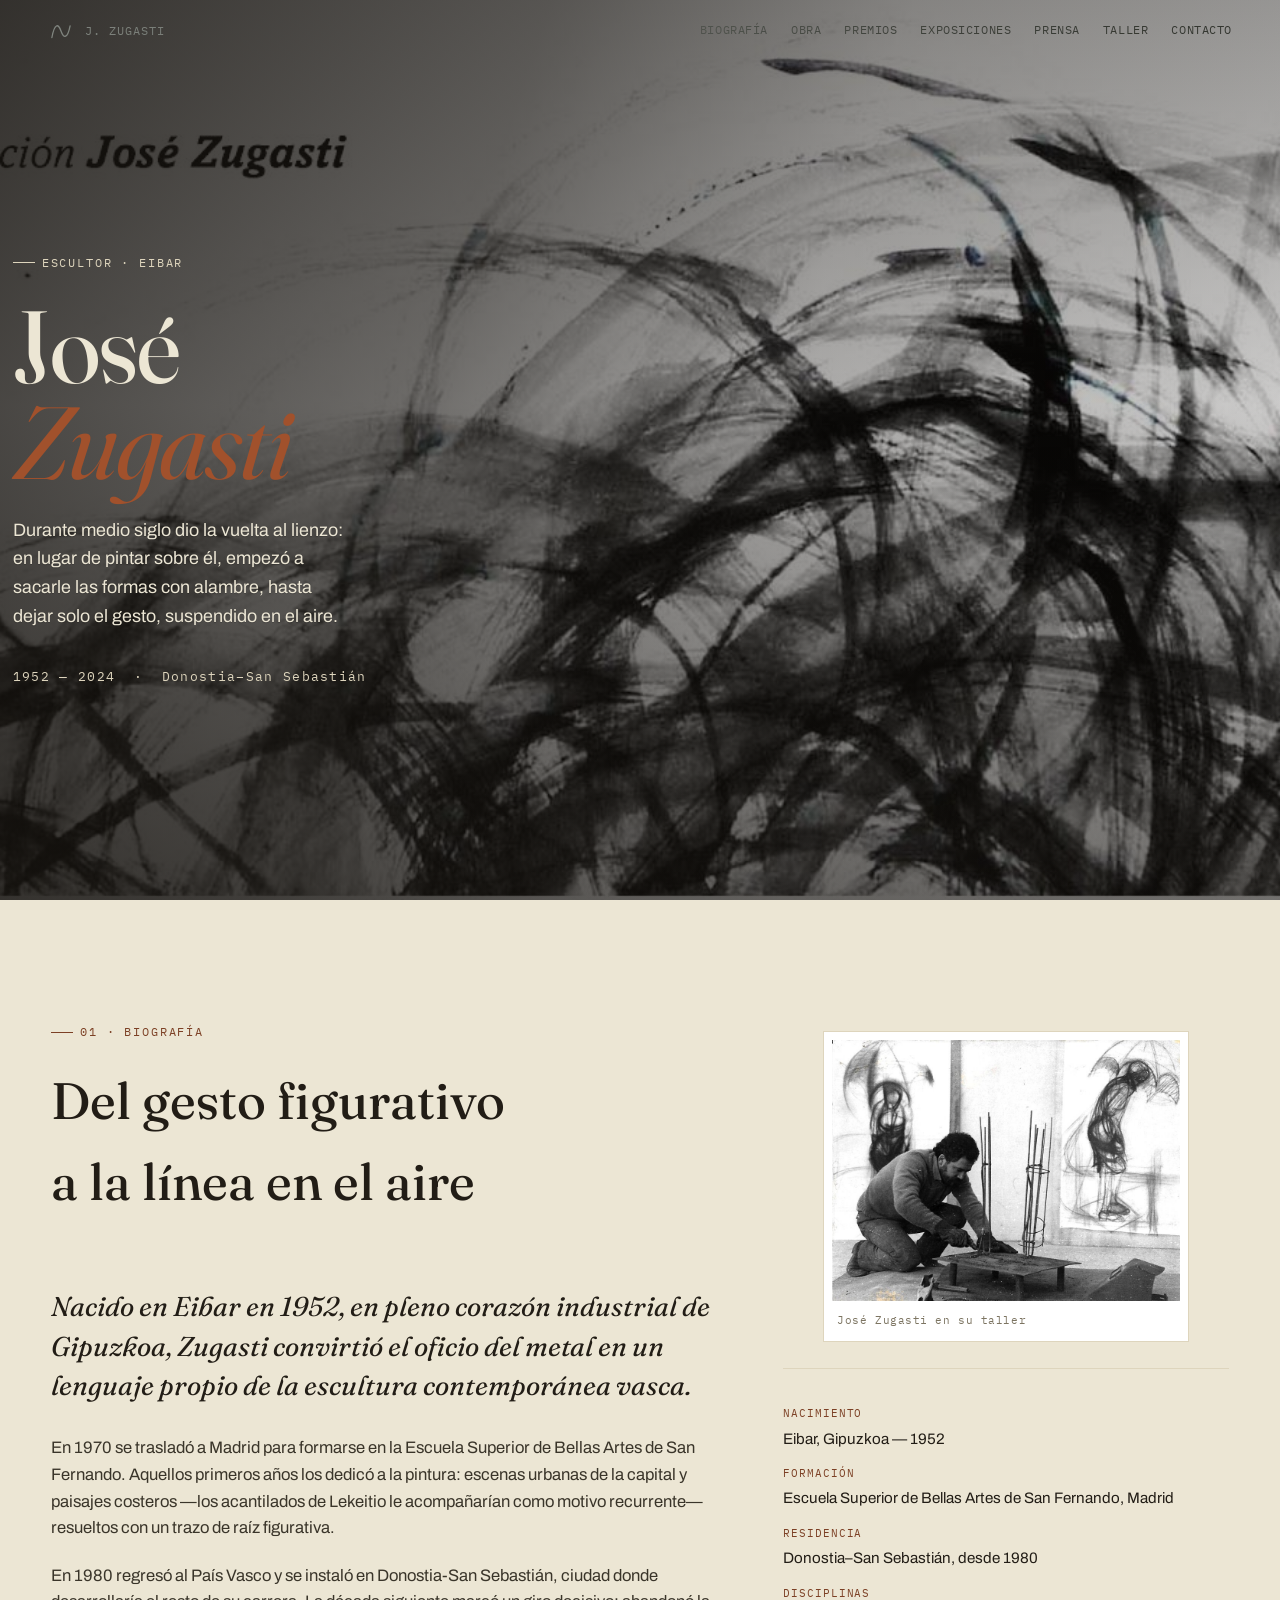
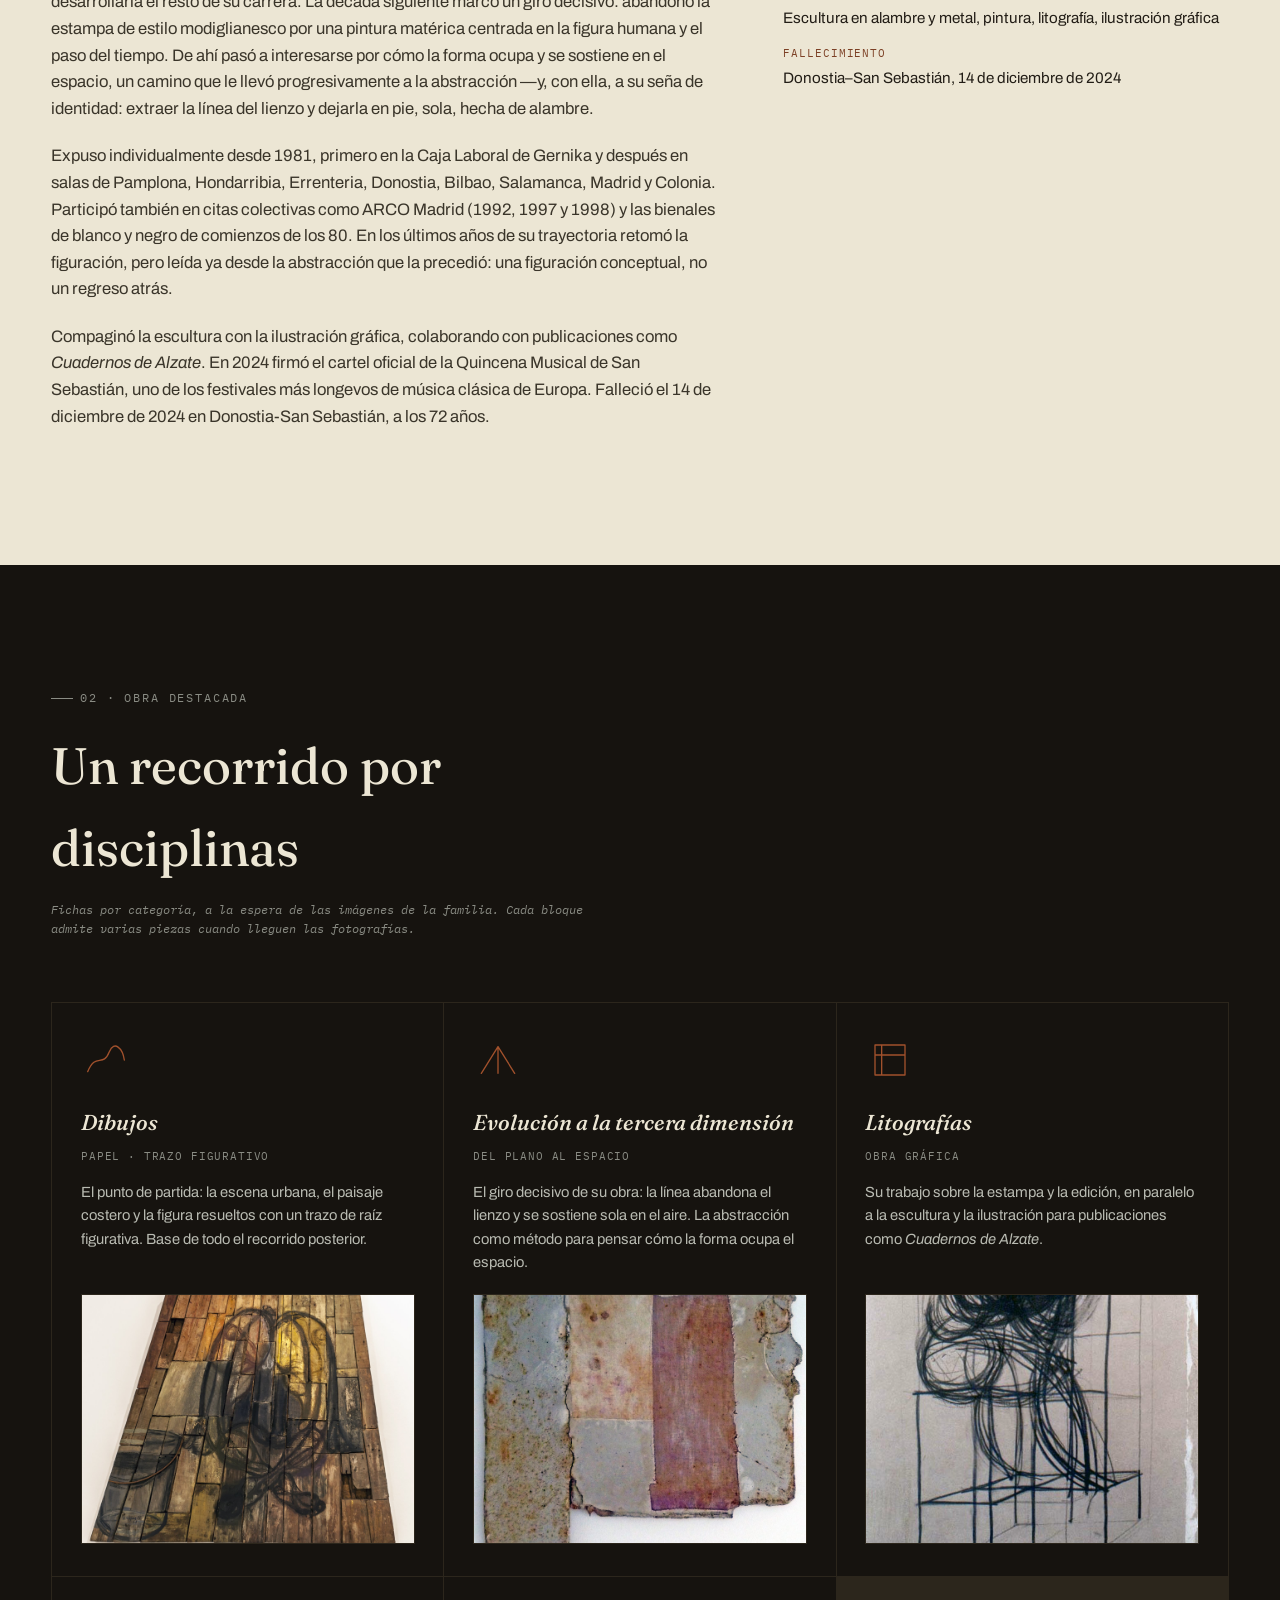
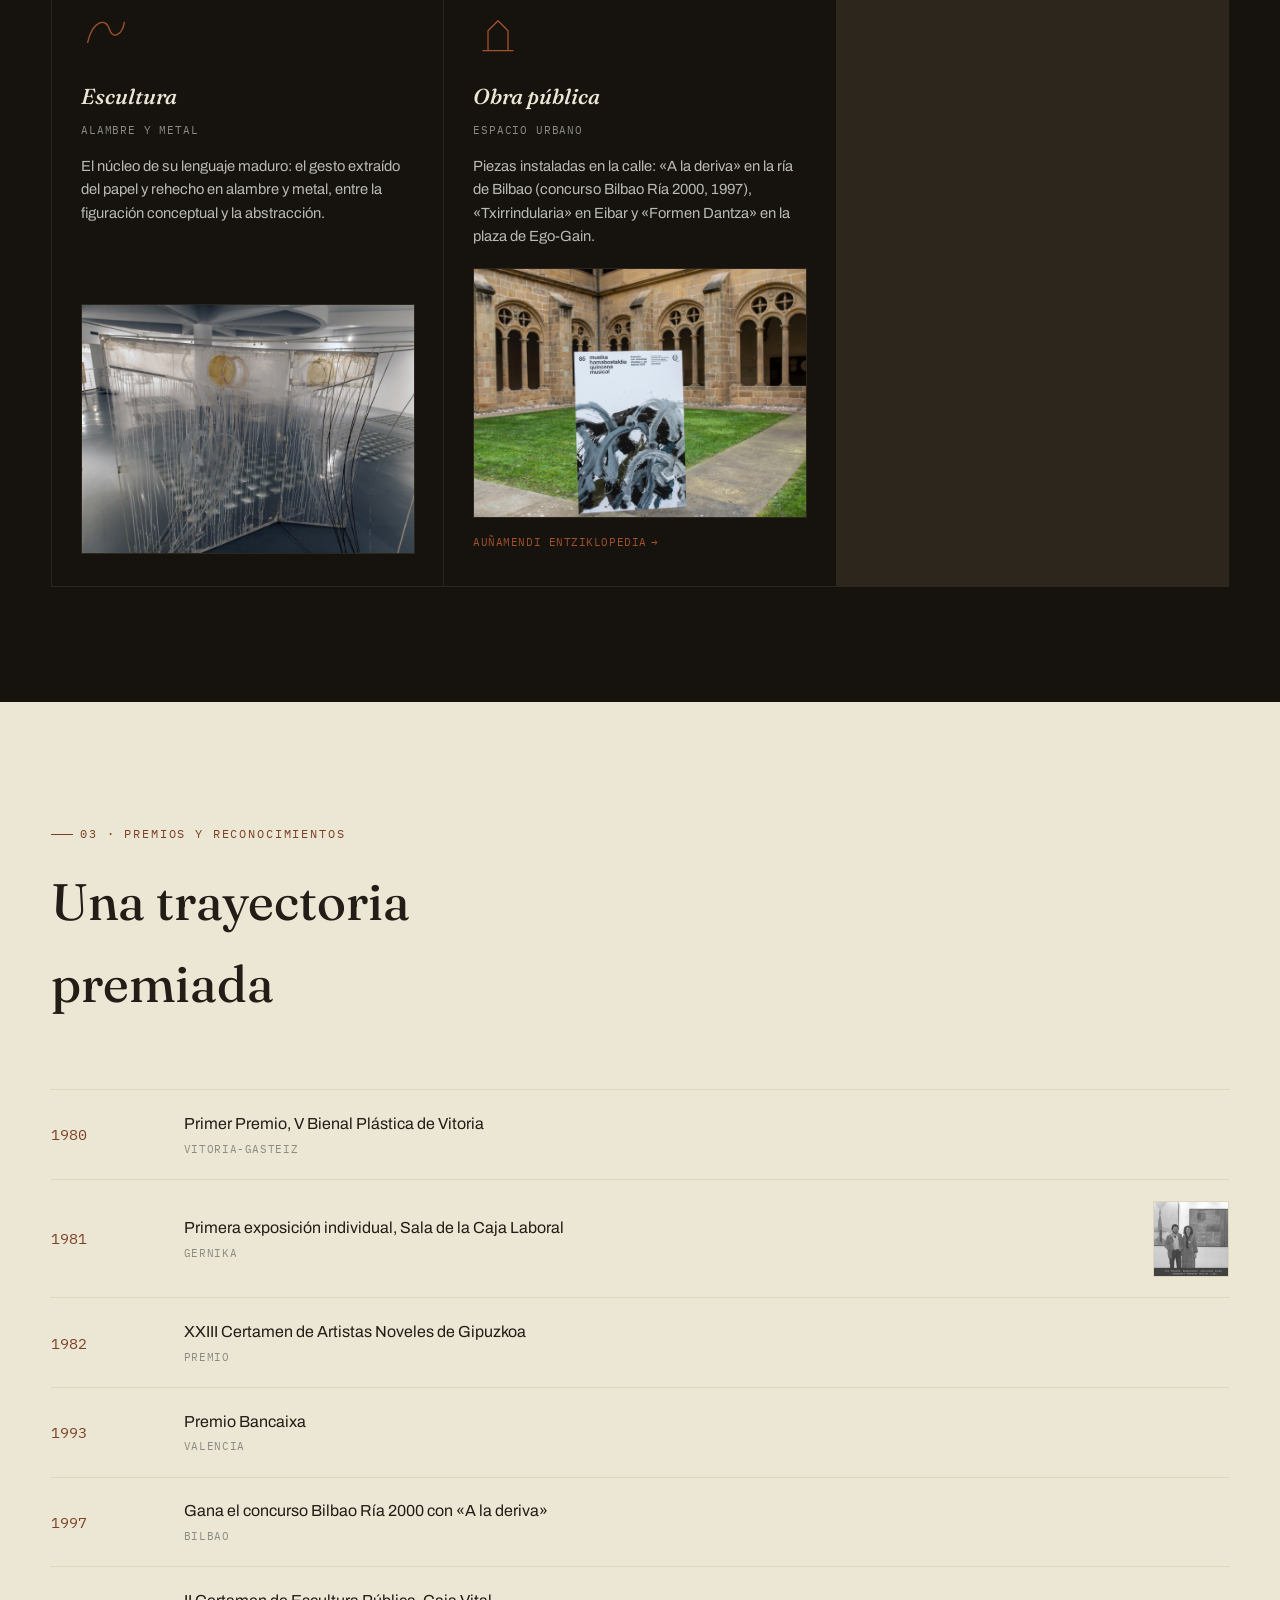
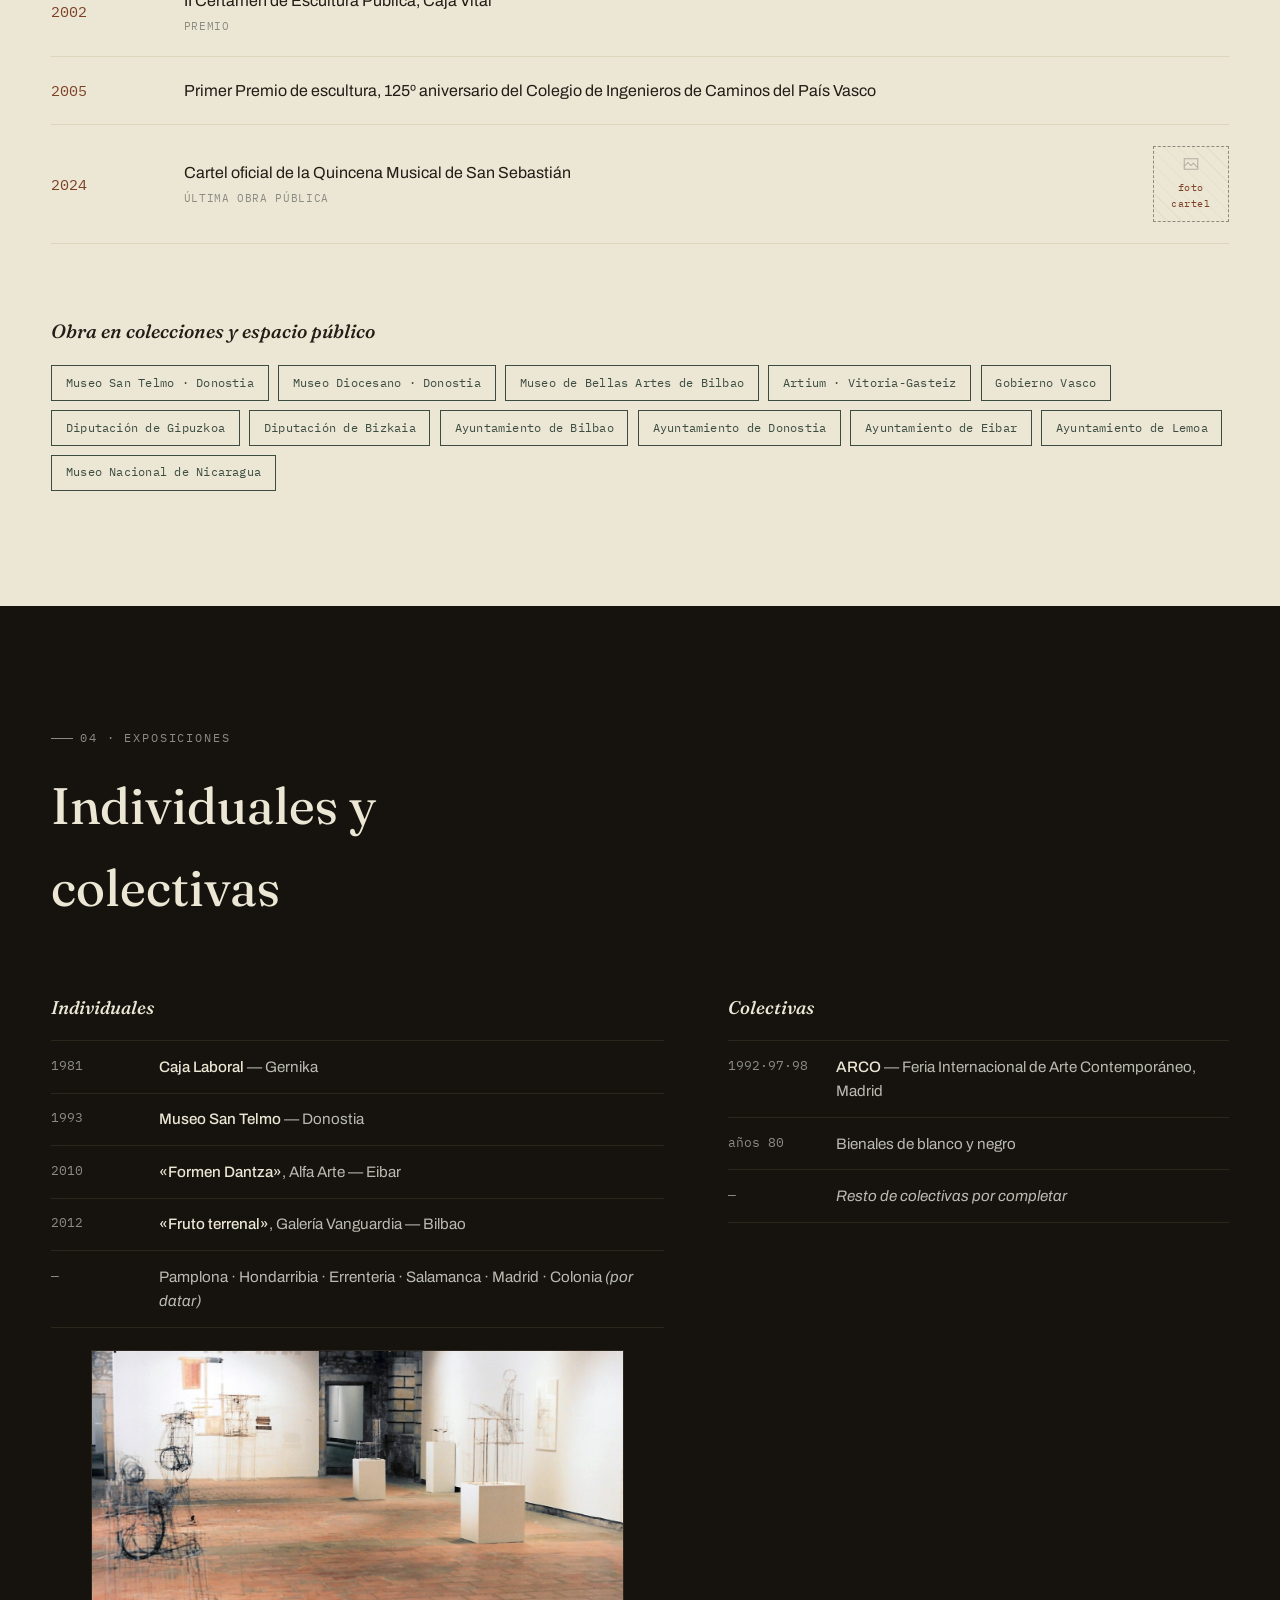
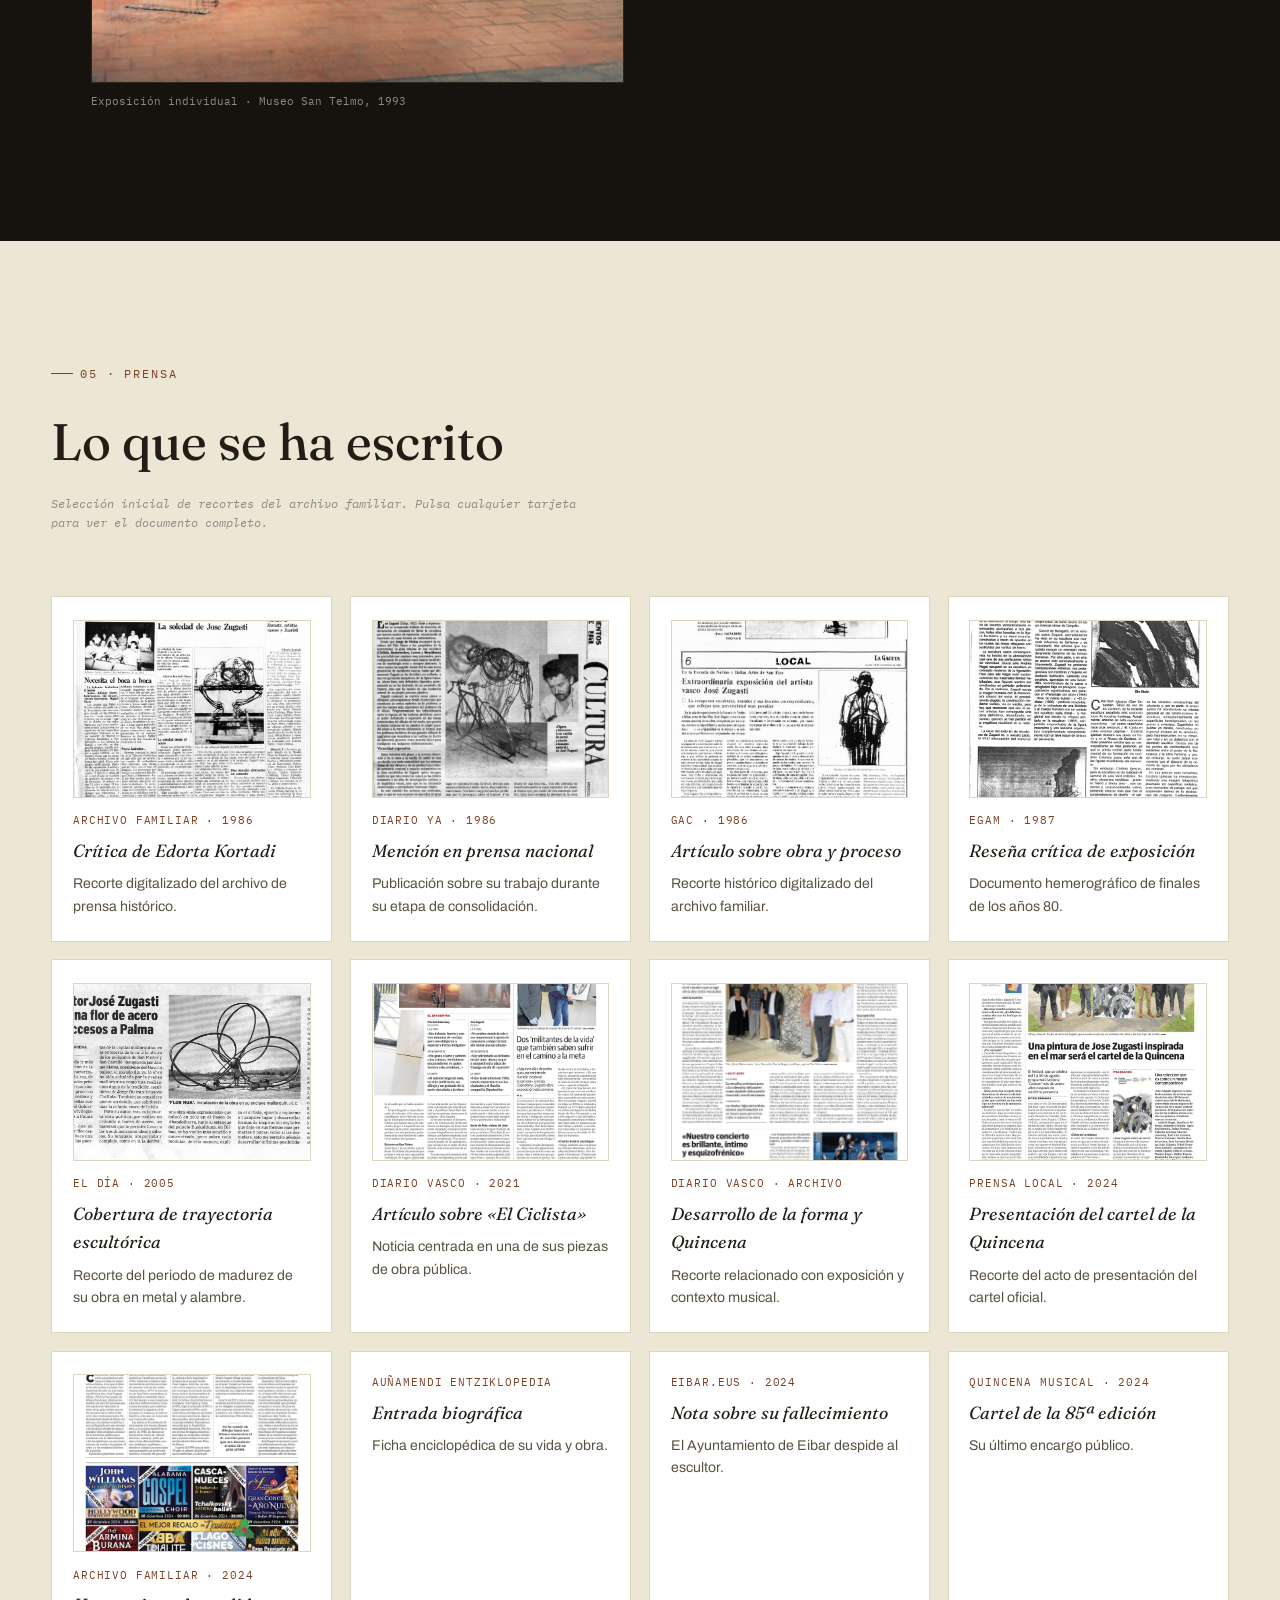
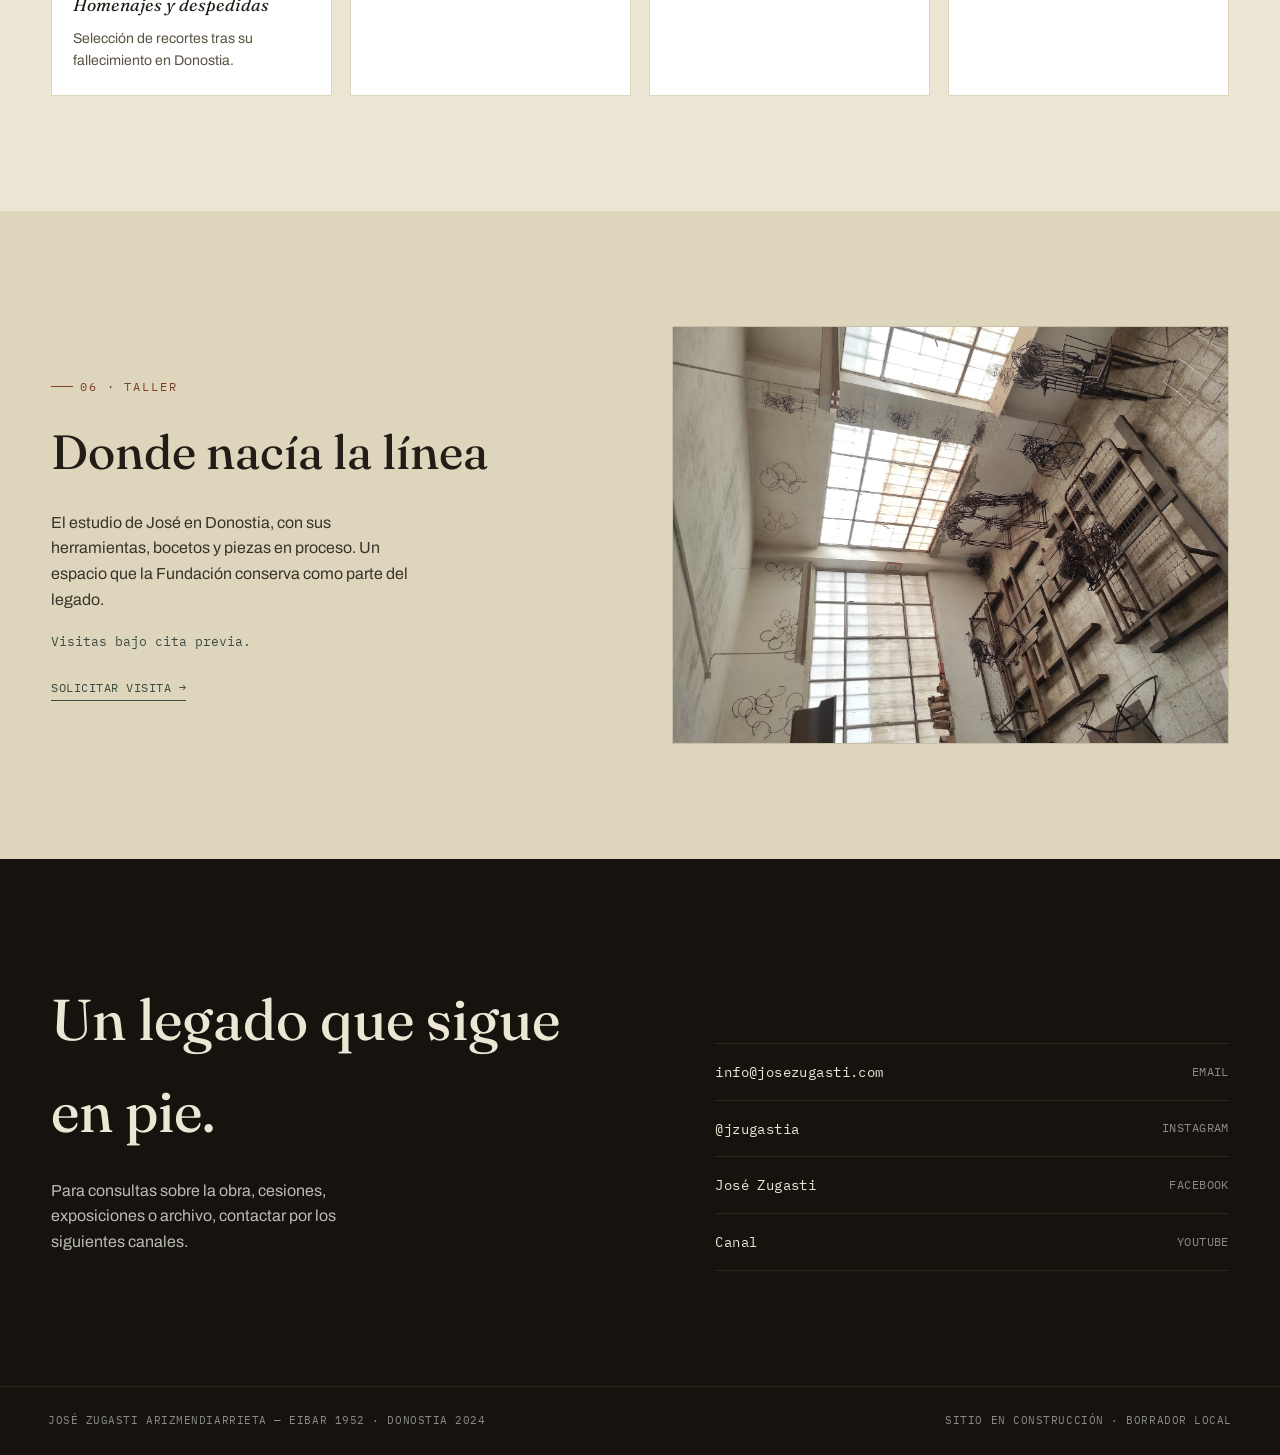
==== commit e48f73af: "Add files via upload" ====
--- a/index.html
+++ b/index.html
@@ -119,16 +119,34 @@
   .hero{
     position: relative;
     min-height: 100svh;
-    background: radial-gradient(120% 90% at 20% 0%, var(--iron-800), var(--iron-950) 65%);
+    background-image: url('assets/img/portada.jpg');
+    background-size: cover;
+    background-position: center;
+    background-repeat: no-repeat;
     color: var(--canvas);
     display:flex; align-items:center;
     overflow: hidden;
   }
+  .hero::before{
+    content:"";
+    position:absolute;
+    inset:0;
+    background:
+      linear-gradient(108deg, rgba(22,19,15,.82) 0%, rgba(22,19,15,.6) 35%, rgba(22,19,15,.32) 58%, rgba(22,19,15,.12) 100%),
+      linear-gradient(180deg, rgba(22,19,15,.3) 0%, rgba(22,19,15,.06) 45%, rgba(22,19,15,.55) 100%);
+    pointer-events:none;
+  }
+  .hero .wrap,
+  .hero .scrollcue{
+    position: relative;
+    z-index: 1;
+  }
   .hero .wrap{
-    display:grid; grid-template-columns: 1.05fr 0.95fr; gap: 2rem; align-items:center;
+    display:grid; grid-template-columns: 1fr; gap: 2rem; align-items:center;
     padding-top: 5rem;
-  }
-  .hero-eyebrow{ color: var(--wire); margin-bottom:1.6rem; }
+    padding-bottom: 3rem;
+  }
+  .hero-eyebrow{ color: var(--canvas-dim); margin-bottom:1.6rem; }
   .hero h1{
     font-size: clamp(3rem, 8vw, 6.4rem);
     line-height: 0.94;
@@ -140,30 +158,29 @@
     margin-top: 1.6rem;
     max-width: 34ch;
     font-size: 1.12rem;
-    color: var(--wire);
+    color: var(--canvas);
     font-weight: 400;
+    text-shadow: 0 1px 0 rgba(0,0,0,.16);
   }
   .hero .years{
-    font-family: var(--mono); color: var(--wire-dim); margin-top: 2.2rem; font-size:0.82rem; letter-spacing:0.1em;
-  }
-  .hero-figure{ position:relative; }
-  .hero-figure svg{ width:100%; height:auto; overflow:visible; }
-  .wire-path{
-    fill:none; stroke: var(--wire); stroke-width: 1.6;
-    stroke-linecap: round; stroke-linejoin: round;
-  }
-  .wire-path.accent{ stroke: var(--oxide); }
+    font-family: var(--mono); color: var(--canvas-dim); margin-top: 2.2rem; font-size:0.82rem; letter-spacing:0.1em;
+  }
   .scrollcue{
     position:absolute; bottom: 2.4rem; left: 50%; transform: translateX(-50%);
-    font-family: var(--mono); font-size: 0.68rem; letter-spacing:0.14em; color: var(--wire-dim);
+    font-family: var(--mono); font-size: 0.68rem; letter-spacing:0.14em; color: var(--canvas-dim);
     display:flex; flex-direction:column; align-items:center; gap:0.5rem;
   }
-  .scrollcue .line{ width:1px; height: 34px; background: linear-gradient(var(--wire-dim), transparent); animation: pulse 2.2s ease-in-out infinite; }
+  .scrollcue .line{ width:1px; height: 34px; background: linear-gradient(var(--canvas-dim), transparent); animation: pulse 2.2s ease-in-out infinite; }
   @keyframes pulse{ 0%,100%{ opacity:.3 } 50%{ opacity:1 } }
 
   @media (max-width: 860px){
-    .hero .wrap{ grid-template-columns: 1fr; }
-    .hero-figure{ order:-1; max-width: 260px; margin-inline:auto; opacity:0.85; }
+    .hero{ background-position: 58% center; }
+    .hero::before{
+      background:
+        linear-gradient(150deg, rgba(22,19,15,.84) 0%, rgba(22,19,15,.62) 40%, rgba(22,19,15,.3) 72%, rgba(22,19,15,.16) 100%),
+        linear-gradient(180deg, rgba(22,19,15,.55) 0%, rgba(22,19,15,.08) 44%, rgba(22,19,15,.7) 100%);
+    }
+    .hero .wrap{ padding-top: 6.2rem; }
   }
 
   /* ============ SECTIONS shared ============ */
@@ -389,13 +406,6 @@
       <h1>José<br><em>Zugasti</em></h1>
       <p class="tagline">Durante medio siglo dio la vuelta al lienzo: en lugar de pintar sobre él, empezó a sacarle las formas con alambre, hasta dejar solo el gesto, suspendido en el aire.</p>
       <div class="years">1952 — 2024 &nbsp;·&nbsp; Donostia&#8211;San Sebastián</div>
-    </div>
-    <div class="hero-figure" aria-hidden="true">
-      <svg viewBox="0 0 400 480" fill="none">
-        <path class="wire-path" id="figA" d="M120 40 C 60 90, 40 160, 90 210 C 130 250, 70 260, 60 330 C 50 400, 120 440, 190 420 C 250 400, 210 340, 260 300 C 320 250, 340 170, 290 110 C 250 62, 170 55, 120 40 Z"/>
-        <path class="wire-path accent" id="figB" d="M150 120 C 190 100, 240 120, 250 170 C 260 220, 210 230, 220 280 C 228 320, 280 320, 300 360"/>
-        <path class="wire-path" id="figC" d="M90 260 C 130 290, 120 340, 170 360 C 210 376, 230 350, 270 360"/>
-      </svg>
     </div>
   </div>
   <div class="scrollcue"><span class="line"></span>DESCUBRIR</div>
@@ -716,19 +726,6 @@
     navToggle.textContent = 'MENÚ';
   }));
 
-  // Wire draw-in animation for hero figure
-  ['figA','figB','figC'].forEach((id, i) => {
-    const path = document.getElementById(id);
-    if(!path) return;
-    const len = path.getTotalLength();
-    path.style.strokeDasharray = len;
-    path.style.strokeDashoffset = len;
-    path.animate(
-      [{ strokeDashoffset: len }, { strokeDashoffset: 0 }],
-      { duration: 1800, delay: i * 260, easing: 'cubic-bezier(.65,0,.15,1)', fill: 'forwards' }
-    );
-  });
-
   // Scroll reveal
   const io = new IntersectionObserver((entries) => {
     entries.forEach(e => { if(e.isIntersecting){ e.target.classList.add('in'); io.unobserve(e.target); } });
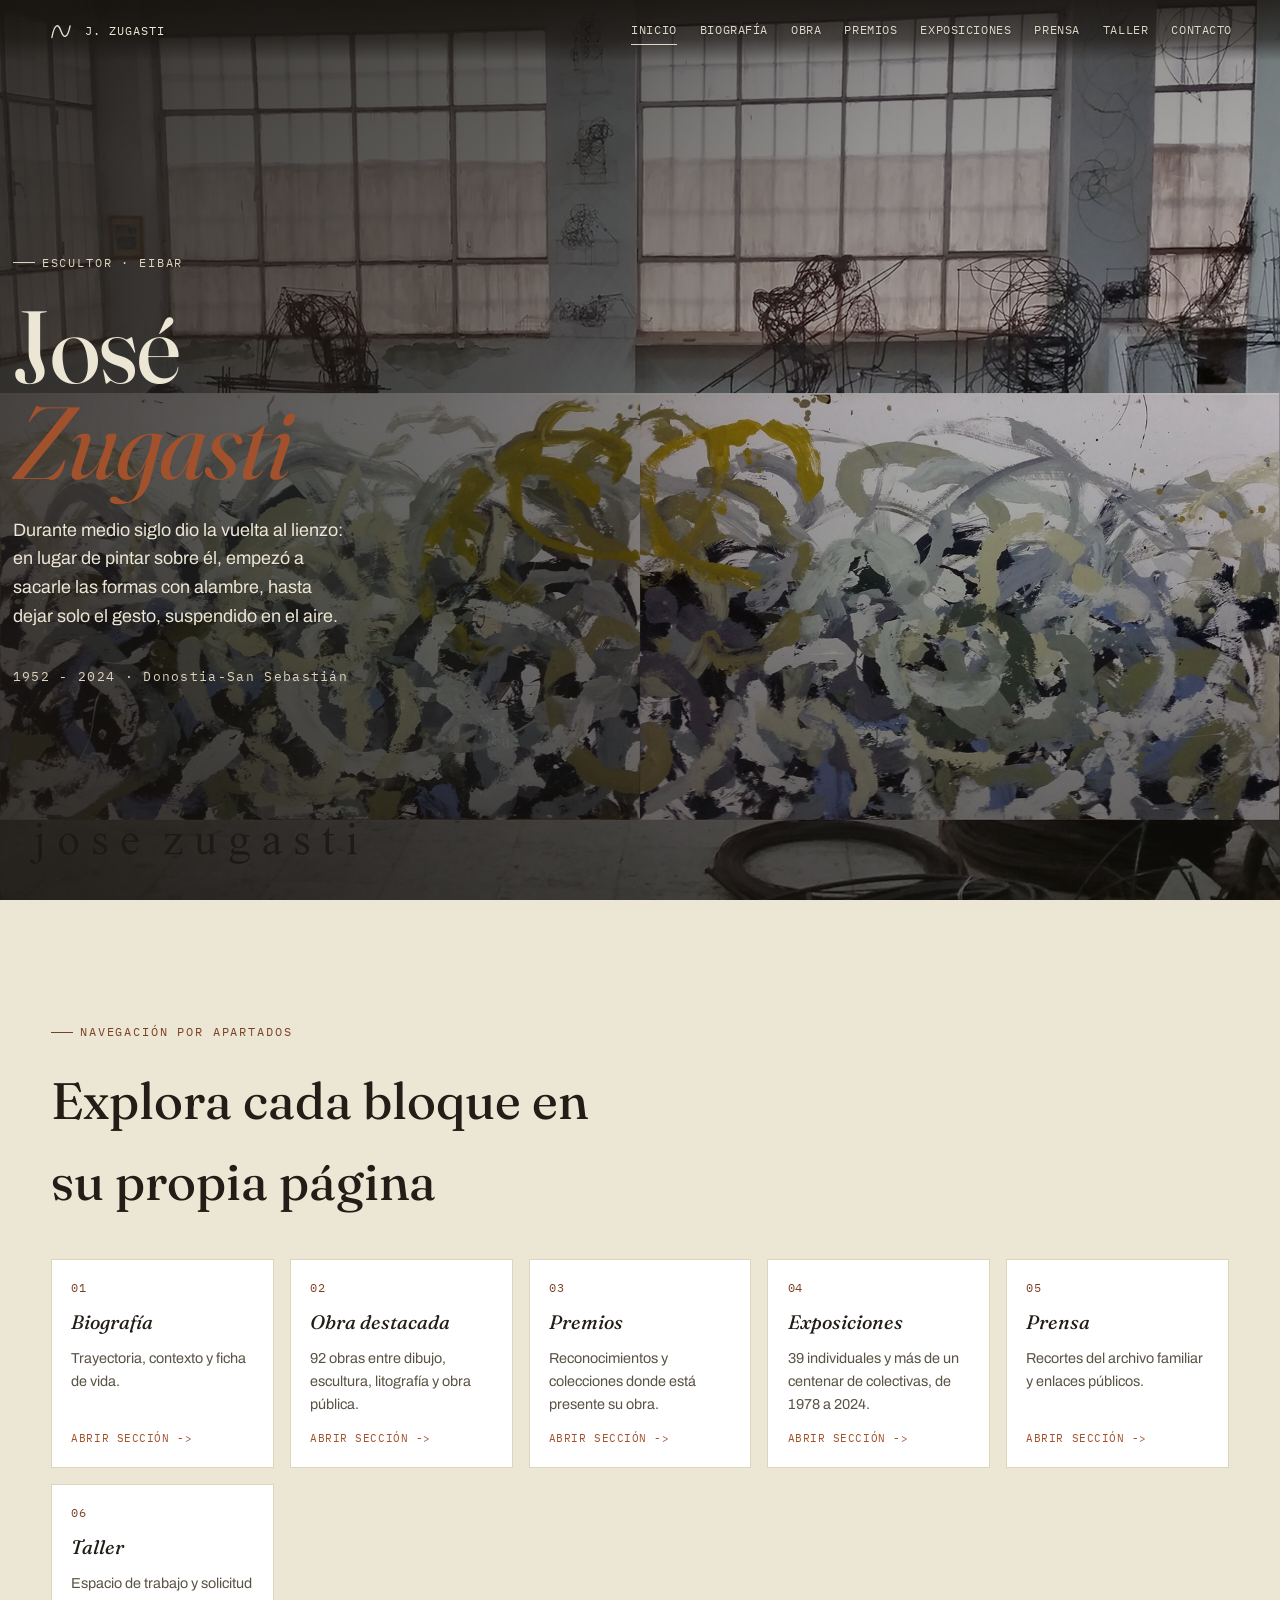
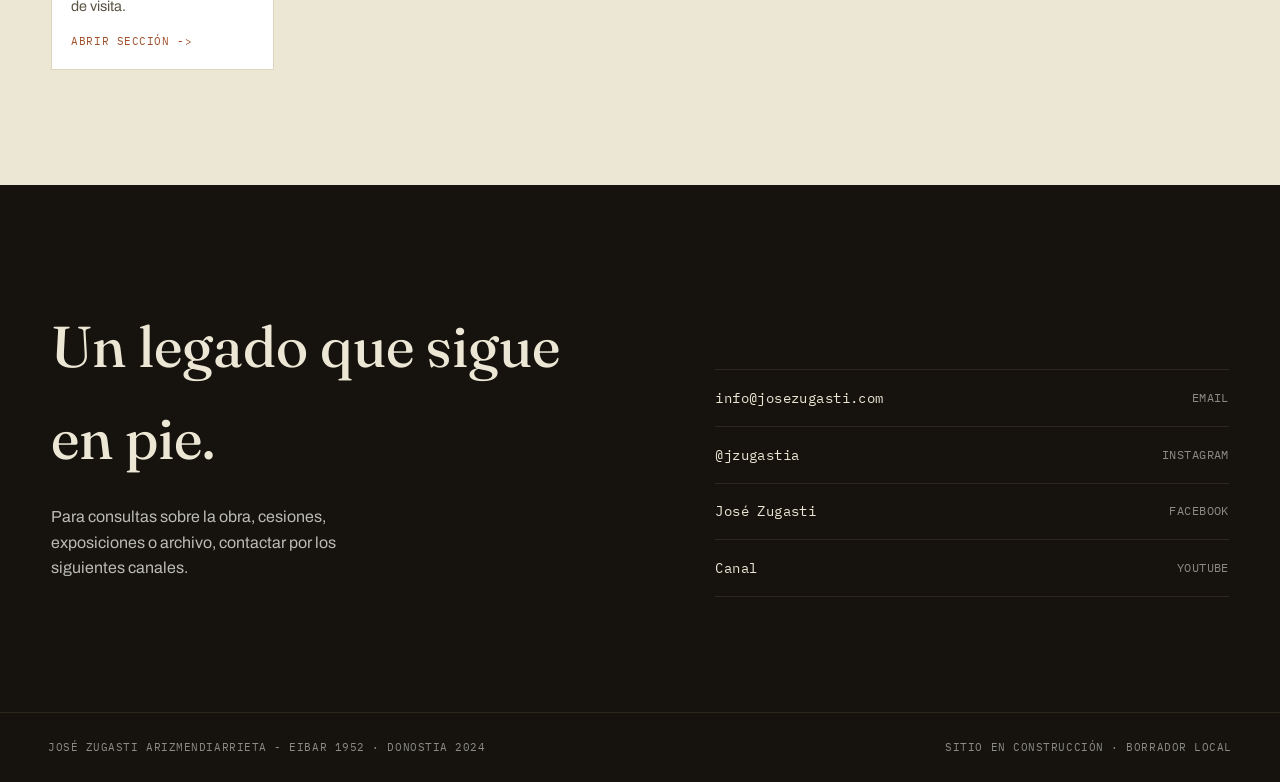
==== commit 960dcea4: "Reconstruye el sitio como multi-página con las 6 secciones completas Sustituye el index.html único p" ====
--- a/index.html
+++ b/index.html
@@ -3,696 +3,95 @@
 <head>
 <meta charset="UTF-8">
 <meta name="viewport" content="width=device-width, initial-scale=1.0">
-<title>José Zugasti — Escultor</title>
-<meta name="description" content="José Zugasti (Eibar, 1952 – Donostia, 2024). Escultor guipuzcoano que extrajo las formas del lienzo con alambre.">
+<title>José Zugasti · Escultor</title>
+<meta name="description" content="José Zugasti (Eibar, 1952 - Donostia-San Sebastián, 2024). Sitio público sobre su legado artístico.">
 <link rel="preconnect" href="https://fonts.googleapis.com">
 <link rel="preconnect" href="https://fonts.gstatic.com" crossorigin>
 <link href="https://fonts.googleapis.com/css2?family=Fraunces:ital,opsz,wght@0,9..144,300;0,9..144,450;0,9..144,600;1,9..144,400;1,9..144,500&family=Archivo:wght@400;500;600&family=IBM+Plex+Mono:wght@400;500&display=swap" rel="stylesheet">
-<style>
-
-  /* ============ TOKENS ============ */
-  :root{
-    --iron-950: #16130f;
-    --iron-900: #1d1912;
-    --iron-800: #2c261c;
-    --wire: #b9bbb2;
-    --wire-dim: #8a8c84;
-    --canvas: #ece6d4;
-    --canvas-dim: #ded5bd;
-    --ink: #221d16;
-    --oxide: #a1512c;
-    --oxide-dim: #7c4025;
-    --pine: #3c4c40;
-
-    --display: 'Fraunces', serif;
-    --body: 'Archivo', sans-serif;
-    --mono: 'IBM Plex Mono', monospace;
-
-    --wrap: min(1180px, 92vw);
-  }
-
-  *{ box-sizing: border-box; }
-  html{ scroll-behavior: smooth; }
-  body{
-    margin:0;
-    background: var(--canvas);
-    color: var(--ink);
-    font-family: var(--body);
-    font-size: 16px;
-    line-height: 1.6;
-    -webkit-font-smoothing: antialiased;
-  }
-  img{ max-width:100%; display:block; }
-  a{ color: inherit; }
-  h1,h2,h3{ font-family: var(--display); font-weight: 450; margin: 0; }
-  .wrap{ width: var(--wrap); margin-inline: auto; }
-  .eyebrow{
-    font-family: var(--mono);
-    font-size: 0.72rem;
-    letter-spacing: 0.16em;
-    text-transform: uppercase;
-    display: inline-flex;
-    align-items: center;
-    gap: 0.6em;
-  }
-  .eyebrow::before{
-    content:"";
-    width: 22px; height: 1px;
-    background: currentColor;
-    display: inline-block;
-  }
-
-  /* Placeholder de imagen pendiente (scaffold) */
-  .ph{
-    border: 1px dashed var(--wire-dim);
-    background:
-      repeating-linear-gradient(45deg, transparent, transparent 9px, rgba(138,140,132,.08) 9px, rgba(138,140,132,.08) 10px);
-    display:flex; flex-direction:column; align-items:center; justify-content:center;
-    text-align:center; gap:0.4rem; padding:1.2rem;
-    color: var(--wire-dim); font-family: var(--mono); font-size:0.68rem; letter-spacing:0.04em;
-    min-height: 150px;
-  }
-  .ph .path{ color: var(--oxide-dim); font-size:0.64rem; }
-  .ph svg{ width:26px; height:26px; opacity:0.6; }
-
-  @media (prefers-reduced-motion: reduce){
-    *{ animation-duration: 0.001ms !important; animation-iteration-count: 1 !important; transition-duration: 0.001ms !important; scroll-behavior: auto !important; }
-  }
-
-  /* ============ NAV ============ */
-  header.site{
-    position: fixed; inset: 0 0 auto 0; z-index: 50;
-    display:flex; align-items:center; justify-content: space-between;
-    padding: 1.1rem clamp(1.2rem, 4vw, 3rem);
-    color: var(--wire);
-    mix-blend-mode: difference;
-  }
-  .mark{
-    display:flex; align-items:center; gap:0.7rem;
-    font-family: var(--mono); font-size:0.78rem; letter-spacing:0.08em;
-    text-decoration:none; color: inherit;
-  }
-  .mark svg{ width:26px; height:26px; }
-  nav.links{ display:flex; gap: clamp(0.8rem,1.8vw,1.7rem); font-family: var(--mono); font-size:0.72rem; letter-spacing:0.05em; text-transform: uppercase; }
-  nav.links a{ text-decoration:none; opacity:0.85; position:relative; }
-  nav.links a::after{
-    content:""; position:absolute; left:0; right:0; bottom:-5px; height:1px;
-    background: currentColor; transform: scaleX(0); transform-origin: left;
-    transition: transform .35s ease;
-  }
-  nav.links a:hover::after{ transform: scaleX(1); }
-  .nav-toggle{ display:none; background:none; border:1px solid currentColor; color:inherit; font-family:var(--mono); font-size:0.7rem; padding:0.4rem 0.7rem; letter-spacing:0.08em; cursor:pointer; }
-
-  @media (max-width: 880px){
-    nav.links{
-      position: fixed; inset: 0; background: var(--iron-950); color: var(--wire);
-      flex-direction: column; justify-content:center; align-items:flex-start;
-      padding: 2rem clamp(1.4rem,6vw,3rem); gap: 1.4rem; font-size: 1rem;
-      transform: translateY(-100%); transition: transform .45s cubic-bezier(.7,0,.2,1);
-      mix-blend-mode: normal;
-    }
-    nav.links.open{ transform: translateY(0); }
-    .nav-toggle{ display:inline-block; }
-  }
-
-  /* ============ HERO ============ */
-  .hero{
-    position: relative;
-    min-height: 100svh;
-    background-image: url('assets/img/portada.jpg');
-    background-size: cover;
-    background-position: center;
-    background-repeat: no-repeat;
-    color: var(--canvas);
-    display:flex; align-items:center;
-    overflow: hidden;
-  }
-  .hero::before{
-    content:"";
-    position:absolute;
-    inset:0;
-    background:
-      linear-gradient(108deg, rgba(22,19,15,.82) 0%, rgba(22,19,15,.6) 35%, rgba(22,19,15,.32) 58%, rgba(22,19,15,.12) 100%),
-      linear-gradient(180deg, rgba(22,19,15,.3) 0%, rgba(22,19,15,.06) 45%, rgba(22,19,15,.55) 100%);
-    pointer-events:none;
-  }
-  .hero .wrap,
-  .hero .scrollcue{
-    position: relative;
-    z-index: 1;
-  }
-  .hero .wrap{
-    display:grid; grid-template-columns: 1fr; gap: 2rem; align-items:center;
-    padding-top: 5rem;
-    padding-bottom: 3rem;
-  }
-  .hero-eyebrow{ color: var(--canvas-dim); margin-bottom:1.6rem; }
-  .hero h1{
-    font-size: clamp(3rem, 8vw, 6.4rem);
-    line-height: 0.94;
-    letter-spacing: -0.01em;
-    color: var(--canvas);
-  }
-  .hero h1 em{ font-style: italic; color: var(--oxide); font-weight:400; }
-  .hero .tagline{
-    margin-top: 1.6rem;
-    max-width: 34ch;
-    font-size: 1.12rem;
-    color: var(--canvas);
-    font-weight: 400;
-    text-shadow: 0 1px 0 rgba(0,0,0,.16);
-  }
-  .hero .years{
-    font-family: var(--mono); color: var(--canvas-dim); margin-top: 2.2rem; font-size:0.82rem; letter-spacing:0.1em;
-  }
-  .scrollcue{
-    position:absolute; bottom: 2.4rem; left: 50%; transform: translateX(-50%);
-    font-family: var(--mono); font-size: 0.68rem; letter-spacing:0.14em; color: var(--canvas-dim);
-    display:flex; flex-direction:column; align-items:center; gap:0.5rem;
-  }
-  .scrollcue .line{ width:1px; height: 34px; background: linear-gradient(var(--canvas-dim), transparent); animation: pulse 2.2s ease-in-out infinite; }
-  @keyframes pulse{ 0%,100%{ opacity:.3 } 50%{ opacity:1 } }
-
-  @media (max-width: 860px){
-    .hero{ background-position: 58% center; }
-    .hero::before{
-      background:
-        linear-gradient(150deg, rgba(22,19,15,.84) 0%, rgba(22,19,15,.62) 40%, rgba(22,19,15,.3) 72%, rgba(22,19,15,.16) 100%),
-        linear-gradient(180deg, rgba(22,19,15,.55) 0%, rgba(22,19,15,.08) 44%, rgba(22,19,15,.7) 100%);
-    }
-    .hero .wrap{ padding-top: 6.2rem; }
-  }
-
-  /* ============ SECTIONS shared ============ */
-  section{ padding: clamp(4.5rem,9vw,8rem) 0; }
-  .section-head{ max-width: 62ch; margin-bottom: clamp(2.4rem,5vw,4rem); }
-  .section-head .eyebrow{ color: var(--oxide-dim); margin-bottom: 1.1rem; }
-  .section-head h2{ font-size: clamp(2.1rem, 4.4vw, 3.2rem); }
-  .section-head .num{ font-family: var(--mono); font-size:0.72rem; color: var(--wire-dim); }
-  .reveal{ opacity:0; transform: translateY(26px); transition: opacity .8s ease, transform .8s cubic-bezier(.2,.7,.2,1); }
-  .reveal.in{ opacity:1; transform: translateY(0); }
-  .todo{ font-family: var(--mono); font-size: 0.72rem; font-style:italic; margin-top:0.8rem; }
-
-  /* ============ 1 · BIO ============ */
-  .bio{ background: var(--canvas); }
-  .bio .grid{ display:grid; grid-template-columns: 1.5fr 1fr; gap: clamp(2rem,5vw,4.5rem); align-items:start; }
-  .bio p{ margin: 0 0 1.3rem; font-size:1.04rem; color: #3a352a; }
-  .bio p.lead{
-    font-family: var(--display); font-style: italic; font-weight:400;
-    font-size: clamp(1.35rem,2.4vw,1.7rem); color: var(--ink); line-height:1.45;
-    margin-bottom: 1.8rem;
-  }
-  .bio-side{ position:sticky; top: 6rem; }
-  .portrait{ border: 1px solid var(--canvas-dim); padding: 0.5rem; background: #fff; }
-  .portrait img{
-    width: 100%;
-    aspect-ratio: 4 / 3;
-    object-fit: cover;
-  }
-  .portrait figcaption{
-    font-family: var(--mono); font-size: 0.7rem; letter-spacing:0.05em;
-    padding: 0.7rem 0.3rem 0.2rem; color:#7c7461;
-  }
-  .facts{ margin-top: 1.6rem; border-top: 1px solid var(--canvas-dim); padding-top: 1.4rem; }
-  .facts dt{ font-family: var(--mono); font-size:0.7rem; letter-spacing:0.08em; text-transform:uppercase; color: var(--oxide-dim); margin-top:0.9rem; }
-  .facts dd{ margin: 0.2rem 0 0; font-size: 0.95rem; }
-
-  @media (max-width: 860px){
-    .bio .grid{ grid-template-columns: 1fr; }
-    .bio-side{ position:static; max-width: 340px; }
-  }
-
-  /* ============ 2 · OBRA (por categorías) ============ */
-  .obra{ background: var(--iron-950); color: var(--canvas); }
-  .obra .section-head .eyebrow{ color: var(--wire-dim); }
-  .obra .section-head h2{ color: var(--canvas); }
-  .obra .section-head .num{ color: var(--wire-dim); }
-  .cats{ display:grid; grid-template-columns: repeat(auto-fit, minmax(300px,1fr)); gap: 1px; background: var(--iron-800); border: 1px solid var(--iron-800); }
-  .cat{ background: var(--iron-950); padding: 2rem 1.8rem; display:flex; flex-direction:column; }
-  .cat .icon{ width: 50px; height:50px; margin-bottom: 1.3rem; }
-  .cat .icon svg{ width:100%; height:100%; }
-  .cat .icon path{ fill:none; stroke: var(--oxide); stroke-width:1.6; stroke-linecap:round; stroke-linejoin:round; }
-  .cat h3{ font-size: 1.35rem; font-style: italic; font-weight:500; color: var(--canvas); }
-  .cat .kind{ font-family: var(--mono); font-size:0.66rem; letter-spacing:0.08em; color: var(--wire-dim); margin: 0.45rem 0 1rem; text-transform: uppercase; }
-  .cat p{ font-size:0.92rem; color: var(--wire); margin:0 0 1.2rem; flex-grow:1; }
-  .cat .cat-media{
-    margin-top: auto;
-    width: 100%;
-    aspect-ratio: 4 / 3;
-    object-fit: cover;
-    border: 1px solid var(--iron-800);
-  }
-  .cat .ph{ margin-top:auto; min-height:120px; }
-  .cat a.ref{
-    align-self:flex-start; display:inline-flex; align-items:center; gap:0.4em; margin-top:1rem;
-    font-family: var(--mono); font-size:0.68rem; letter-spacing:0.05em; text-transform:uppercase;
-    color: var(--oxide); text-decoration:none; border-bottom: 1px solid transparent; padding-bottom:1px;
-    transition: border-color .25s ease;
-  }
-  .cat a.ref:hover{ border-color: var(--oxide); }
-  .cat a.ref::after{ content:"→"; display:inline-block; transition: transform .25s ease; }
-  .cat a.ref:hover::after{ transform: translateX(3px); }
-
-  /* ============ 3 · PREMIOS ============ */
-  .premios{ background: var(--canvas); }
-  .timeline{ border-top: 1px solid var(--canvas-dim); }
-  .tl-row{
-    display:grid; grid-template-columns: 110px 1fr auto; gap: 1.4rem; align-items:center;
-    padding: 1.3rem 0; border-bottom: 1px solid var(--canvas-dim);
-  }
-  .tl-row .yr{ font-family: var(--mono); font-size:0.95rem; color: var(--oxide-dim); }
-  .tl-row .ev{ font-size: 1rem; }
-  .tl-row .ev .tag{ font-family: var(--mono); font-size:0.68rem; color: var(--wire-dim); text-transform:uppercase; letter-spacing:0.06em; display:block; margin-top:0.25rem; }
-  .tl-row .thumb{ width:76px; height:76px; min-height:0; padding:0.4rem; }
-  .tl-row .thumb-media{
-    width: 76px;
-    height: 76px;
-    object-fit: cover;
-    border: 1px solid var(--canvas-dim);
-  }
-  .tl-row .thumb svg{ width:18px; height:18px; }
-
-  .colecciones{ margin-top: clamp(3rem,6vw,4.5rem); }
-  .colecciones h3{ font-size:1.2rem; font-style:italic; font-weight:500; margin-bottom:1.2rem; }
-  .chips{ display:flex; flex-wrap:wrap; gap: 0.6rem; }
-  .chip{ font-family: var(--mono); font-size:0.74rem; border:1px solid var(--pine); color: var(--pine); padding: 0.45rem 0.85rem; letter-spacing:0.02em; }
-
-  @media (max-width: 620px){
-    .tl-row{ grid-template-columns: 80px 1fr; }
-    .tl-row .thumb{ display:none; }
-  }
-
-  /* ============ 4 · EXPOSICIONES ============ */
-  .expos{ background: var(--iron-950); color: var(--canvas); }
-  .expos .section-head .eyebrow{ color: var(--wire-dim); }
-  .expos .section-head h2{ color: var(--canvas); }
-  .expos .section-head .num{ color: var(--wire-dim); }
-  .expo-grid{ display:grid; grid-template-columns: 1.1fr 0.9fr; gap: clamp(2rem,5vw,4rem); align-items:start; }
-  .expo-col h3{ font-size:1.15rem; font-style:italic; font-weight:500; color:var(--canvas); margin-bottom:1.1rem; }
-  .expo-list{ list-style:none; margin:0; padding:0; border-top:1px solid var(--iron-800); }
-  .expo-list li{ display:grid; grid-template-columns: 92px 1fr; gap:1rem; padding:0.85rem 0; border-bottom:1px solid var(--iron-800); font-size:0.95rem; }
-  .expo-list li .y{ font-family:var(--mono); font-size:0.82rem; color:var(--wire-dim); }
-  .expo-list li .p{ color:var(--wire); }
-  .expo-list li .p b{ color:var(--canvas); font-weight:500; }
-  .expo-feature{ margin-top:1.4rem; }
-  .expo-feature img{
-    width: 100%;
-    aspect-ratio: 16 / 10;
-    object-fit: cover;
-    border: 1px solid var(--iron-800);
-  }
-  .expo-feature figcaption{ font-family:var(--mono); font-size:0.68rem; color:var(--wire-dim); margin-top:0.6rem; }
-
-  @media (max-width: 780px){ .expo-grid{ grid-template-columns:1fr; } }
-
-  /* ============ 5 · PRENSA ============ */
-  .prensa{ background: var(--canvas); }
-  .press-list{ display:grid; grid-template-columns: repeat(auto-fit, minmax(260px,1fr)); gap: 1.1rem; }
-  .press-card{
-    border:1px solid var(--canvas-dim); background:#fff; padding:1.4rem 1.3rem;
-    display:flex; flex-direction:column; gap:0.5rem; text-decoration:none; color:inherit;
-    transition: border-color .25s ease, transform .25s ease;
-  }
-  .press-card .press-thumb{
-    width: 100%;
-    aspect-ratio: 4 / 3;
-    object-fit: cover;
-    border: 1px solid var(--canvas-dim);
-    margin-bottom: 0.4rem;
-  }
-  .press-card:hover{ border-color: var(--oxide); transform: translateY(-2px); }
-  .press-card .src{ font-family:var(--mono); font-size:0.66rem; letter-spacing:0.08em; text-transform:uppercase; color:var(--oxide-dim); }
-  .press-card .head{ font-family:var(--display); font-style:italic; font-size:1.1rem; }
-  .press-card .dek{ font-size:0.88rem; color:#5a5344; }
-
-  /* ============ 6 · TALLER ============ */
-  .taller{ background: var(--canvas-dim); }
-  .taller .grid{ display:grid; grid-template-columns: 1fr 1fr; gap: clamp(2rem,5vw,4rem); align-items:center; }
-  .taller h2{ font-size: clamp(2rem,4.4vw,3rem); }
-  .taller p{ max-width: 42ch; margin: 1.2rem 0; color:#3a352a; }
-  .taller .cta{
-    display:inline-flex; align-items:center; gap:0.5em; margin-top:0.4rem;
-    font-family:var(--mono); font-size:0.78rem; letter-spacing:0.04em; text-transform:uppercase;
-    color:var(--pine); text-decoration:none; border-bottom:1px solid var(--pine); padding-bottom:2px;
-  }
-  .taller figure{
-    margin: 0;
-  }
-  .taller figure img{
-    width: 100%;
-    aspect-ratio: 4 / 3;
-    object-fit: cover;
-    border: 1px solid rgba(34,29,22,0.12);
-  }
-  .taller .ph{ min-height:280px; }
-  @media (max-width: 780px){ .taller .grid{ grid-template-columns:1fr; } }
-
-  /* ============ CONTACTO / FOOTER ============ */
-  .contacto{ background: var(--iron-950); color: var(--canvas); }
-  .contacto .wrap{ display:grid; grid-template-columns: 1.2fr 1fr; gap: 3rem; align-items:end; }
-  .contacto h2{ font-size: clamp(2.2rem,5vw,3.6rem); color: var(--canvas); max-width: 14ch; }
-  .contacto .lead-line{ color: var(--wire); margin-top:1.2rem; max-width: 40ch; }
-  .social{ display:flex; flex-direction:column; gap:0; border-top:1px solid var(--iron-800); }
-  .social a{
-    display:flex; align-items:center; justify-content:space-between;
-    text-decoration:none; color: var(--canvas);
-    padding: 1.05rem 0; border-bottom: 1px solid var(--iron-800);
-    font-family: var(--mono); font-size:0.86rem; letter-spacing:0.03em;
-    transition: color .25s ease, padding-left .25s ease;
-  }
-  .social a:hover{ color: var(--oxide); padding-left: 0.4rem; }
-  .social a span.small{ color: var(--wire-dim); font-size:0.72rem; }
-
-  @media (max-width: 860px){
-    .contacto .wrap{ grid-template-columns: 1fr; }
-  }
-
-  footer.credit{
-    background: var(--iron-950); color: var(--wire-dim);
-    border-top: 1px solid var(--iron-800);
-    padding: 1.6rem clamp(1.2rem,4vw,3rem);
-    display:flex; justify-content:space-between; flex-wrap:wrap; gap:0.6rem;
-    font-family: var(--mono); font-size:0.68rem; letter-spacing:0.05em;
-  }
-
-</style>
+<link rel="stylesheet" href="assets/site.css">
 </head>
 <body>
 
 <header class="site">
-  <a href="#top" class="mark">
+  <a href="index.html" class="mark">
     <svg viewBox="0 0 40 40" aria-hidden="true">
       <path d="M6 30 C 10 8, 16 8, 20 20 C 24 32, 30 32, 34 12" fill="none" stroke="currentColor" stroke-width="2" stroke-linecap="round"/>
     </svg>
     J. ZUGASTI
   </a>
   <nav class="links" id="navLinks">
-    <a href="#bio">Biografía</a>
-    <a href="#obra">Obra</a>
-    <a href="#premios">Premios</a>
-    <a href="#expos">Exposiciones</a>
-    <a href="#prensa">Prensa</a>
-    <a href="#taller">Taller</a>
+    <a href="index.html" class="is-active">Inicio</a>
+    <a href="biografia.html">Biografía</a>
+    <a href="obra.html">Obra</a>
+    <a href="premios.html">Premios</a>
+    <a href="exposiciones.html">Exposiciones</a>
+    <a href="prensa.html">Prensa</a>
+    <a href="taller.html">Taller</a>
     <a href="#contacto">Contacto</a>
   </nav>
-  <button class="nav-toggle" id="navToggle" aria-label="Abrir menú">MENÚ</button>
+  <button class="nav-toggle" id="navToggle" aria-label="Abrir menú">MENU</button>
 </header>
 
-<!-- ============ HERO ============ -->
 <section class="hero" id="top">
   <div class="wrap">
     <div class="hero-copy">
       <div class="eyebrow hero-eyebrow">Escultor · Eibar</div>
       <h1>José<br><em>Zugasti</em></h1>
       <p class="tagline">Durante medio siglo dio la vuelta al lienzo: en lugar de pintar sobre él, empezó a sacarle las formas con alambre, hasta dejar solo el gesto, suspendido en el aire.</p>
-      <div class="years">1952 — 2024 &nbsp;·&nbsp; Donostia&#8211;San Sebastián</div>
+      <div class="years">1952 - 2024 · Donostia-San Sebastián</div>
     </div>
   </div>
   <div class="scrollcue"><span class="line"></span>DESCUBRIR</div>
 </section>
 
-<!-- ============ 1 · BIOGRAFÍA ============ -->
-<section class="bio reveal" id="bio">
-  <div class="wrap grid">
-    <div>
-      <div class="section-head">
-        <div class="eyebrow">01 · Biografía</div>
-        <h2>Del gesto figurativo<br>a la línea en el aire</h2>
-      </div>
-
-      <p class="lead">Nacido en Eibar en 1952, en pleno corazón industrial de Gipuzkoa, Zugasti convirtió el oficio del metal en un lenguaje propio de la escultura contemporánea vasca.</p>
-
-      <p>En 1970 se trasladó a Madrid para formarse en la Escuela Superior de Bellas Artes de San Fernando. Aquellos primeros años los dedicó a la pintura: escenas urbanas de la capital y paisajes costeros —los acantilados de Lekeitio le acompañarían como motivo recurrente— resueltos con un trazo de raíz figurativa.</p>
-
-      <p>En 1980 regresó al País Vasco y se instaló en Donostia-San Sebastián, ciudad donde desarrollaría el resto de su carrera. La década siguiente marcó un giro decisivo: abandonó la estampa de estilo modiglianesco por una pintura matérica centrada en la figura humana y el paso del tiempo. De ahí pasó a interesarse por cómo la forma ocupa y se sostiene en el espacio, un camino que le llevó progresivamente a la abstracción —y, con ella, a su seña de identidad: extraer la línea del lienzo y dejarla en pie, sola, hecha de alambre.</p>
-
-      <p>Expuso individualmente desde 1981, primero en la Caja Laboral de Gernika y después en salas de Pamplona, Hondarribia, Errenteria, Donostia, Bilbao, Salamanca, Madrid y Colonia. Participó también en citas colectivas como ARCO Madrid (1992, 1997 y 1998) y las bienales de blanco y negro de comienzos de los 80. En los últimos años de su trayectoria retomó la figuración, pero leída ya desde la abstracción que la precedió: una figuración conceptual, no un regreso atrás.</p>
-
-      <p>Compaginó la escultura con la ilustración gráfica, colaborando con publicaciones como <em>Cuadernos de Alzate</em>. En 2024 firmó el cartel oficial de la Quincena Musical de San Sebastián, uno de los festivales más longevos de música clásica de Europa. Falleció el 14 de diciembre de 2024 en Donostia-San Sebastián, a los 72 años.</p>
+<section class="home-nav reveal">
+  <div class="wrap">
+    <div class="section-head">
+      <div class="eyebrow">Navegación por apartados</div>
+      <h2>Explora cada bloque en su propia página</h2>
     </div>
 
-    <aside class="bio-side">
-      <figure class="portrait">
-        <img src="assets/img/retrato.jpg" alt="José Zugasti en su taller" loading="lazy" decoding="async">
-        <figcaption>José Zugasti en su taller</figcaption>
-      </figure>
-      <dl class="facts">
-        <dt>Nacimiento</dt>
-        <dd>Eibar, Gipuzkoa — 1952</dd>
-        <dt>Formación</dt>
-        <dd>Escuela Superior de Bellas Artes de San Fernando, Madrid</dd>
-        <dt>Residencia</dt>
-        <dd>Donostia&#8211;San Sebastián, desde 1980</dd>
-        <dt>Disciplinas</dt>
-        <dd>Escultura en alambre y metal, pintura, litografía, ilustración gráfica</dd>
-        <dt>Fallecimiento</dt>
-        <dd>Donostia&#8211;San Sebastián, 14 de diciembre de 2024</dd>
-      </dl>
-    </aside>
-  </div>
-</section>
-
-<!-- ============ 2 · OBRA DESTACADA ============ -->
-<section class="obra reveal" id="obra">
-  <div class="wrap">
-    <div class="section-head">
-      <div class="eyebrow">02 · Obra destacada</div>
-      <h2>Un recorrido por disciplinas</h2>
-      <p class="todo" style="color:var(--wire-dim);">Fichas por categoría, a la espera de las imágenes de la familia. Cada bloque admite varias piezas cuando lleguen las fotografías.</p>
-    </div>
-
-    <div class="cats">
-
-      <article class="cat">
-        <div class="icon"><svg viewBox="0 0 60 60"><path d="M8 44 C 18 20, 26 40, 34 20 C 40 6, 50 16, 52 30"/></svg></div>
-        <h3>Dibujos</h3>
-        <div class="kind">Papel · trazo figurativo</div>
-        <p>El punto de partida: la escena urbana, el paisaje costero y la figura resueltos con un trazo de raíz figurativa. Base de todo el recorrido posterior.</p>
-        <img class="cat-media" src="assets/img/obra/dibujos-01.jpg" alt="Obra de la categoría Dibujos" loading="lazy" decoding="async">
-      </article>
-
-      <article class="cat">
-        <div class="icon"><svg viewBox="0 0 60 60"><path d="M10 46 L 30 14 L 50 46 M 30 14 L 30 46"/></svg></div>
-        <h3>Evolución a la tercera dimensión</h3>
-        <div class="kind">Del plano al espacio</div>
-        <p>El giro decisivo de su obra: la línea abandona el lienzo y se sostiene sola en el aire. La abstracción como método para pensar cómo la forma ocupa el espacio.</p>
-        <img class="cat-media" src="assets/img/obra/evolucion-01.jpg" alt="Obra de la categoría Evolución a la tercera dimensión" loading="lazy" decoding="async">
-      </article>
-
-      <article class="cat">
-        <div class="icon"><svg viewBox="0 0 60 60"><path d="M12 12 h36 v36 h-36 z M12 24 h36 M20 12 v36"/></svg></div>
-        <h3>Litografías</h3>
-        <div class="kind">Obra gráfica</div>
-        <p>Su trabajo sobre la estampa y la edición, en paralelo a la escultura y la ilustración para publicaciones como <em>Cuadernos de Alzate</em>.</p>
-        <img class="cat-media" src="assets/img/obra/litografias-01.jpg" alt="Obra de la categoría Litografías" loading="lazy" decoding="async">
-      </article>
-
-      <article class="cat">
-        <div class="icon"><svg viewBox="0 0 60 60"><path d="M8 40 C 14 14, 30 10, 34 24 C 38 38, 50 30, 52 16"/></svg></div>
-        <h3>Escultura</h3>
-        <div class="kind">Alambre y metal</div>
-        <p>El núcleo de su lenguaje maduro: el gesto extraído del papel y rehecho en alambre y metal, entre la figuración conceptual y la abstracción.</p>
-        <img class="cat-media" src="assets/img/obra/escultura-01.jpg" alt="Obra de la categoría Escultura" loading="lazy" decoding="async">
-      </article>
-
-      <article class="cat">
-        <div class="icon"><svg viewBox="0 0 60 60"><path d="M12 50 h36 M18 50 V26 l12 -12 12 12 V50"/></svg></div>
-        <h3>Obra pública</h3>
-        <div class="kind">Espacio urbano</div>
-        <p>Piezas instaladas en la calle: «A la deriva» en la ría de Bilbao (concurso Bilbao Ría 2000, 1997), «Txirrindularia» en Eibar y «Formen Dantza» en la plaza de Ego-Gain.</p>
-        <img class="cat-media" src="assets/img/obra/publica-quincena-2024.jpg" alt="Presentación del cartel de la Quincena Musical de 2024" loading="lazy" decoding="async">
-        <a class="ref" href="https://aunamendi.eusko-ikaskuntza.eus/es/zugasti-arizmendiarrieta-jose/ar-152484/" target="_blank" rel="noopener">Auñamendi Entziklopedia</a>
-      </article>
-
-    </div>
-  </div>
-</section>
-
-<!-- ============ 3 · PREMIOS Y RECONOCIMIENTOS ============ -->
-<section class="premios reveal" id="premios">
-  <div class="wrap">
-    <div class="section-head">
-      <div class="eyebrow">03 · Premios y reconocimientos</div>
-      <h2>Una trayectoria premiada</h2>
-    </div>
-
-    <div class="timeline">
-      <div class="tl-row"><div class="yr">1980</div><div class="ev">Primer Premio, V Bienal Plástica de Vitoria<span class="tag">Vitoria-Gasteiz</span></div><div></div></div>
-      <div class="tl-row">
-        <div class="yr">1981</div>
-        <div class="ev">Primera exposición individual, Sala de la Caja Laboral<span class="tag">Gernika</span></div>
-        <img class="thumb-media" src="assets/img/premios-1981.jpg" alt="Primera exposición individual en la Caja Laboral de Gernika, 1981" loading="lazy" decoding="async">
-      </div>
-      <div class="tl-row"><div class="yr">1982</div><div class="ev">XXIII Certamen de Artistas Noveles de Gipuzkoa<span class="tag">Premio</span></div><div></div></div>
-      <div class="tl-row"><div class="yr">1993</div><div class="ev">Premio Bancaixa<span class="tag">Valencia</span></div><div></div></div>
-      <div class="tl-row"><div class="yr">1997</div><div class="ev">Gana el concurso Bilbao Ría 2000 con «A la deriva»<span class="tag">Bilbao</span></div><div></div></div>
-      <div class="tl-row"><div class="yr">2002</div><div class="ev">II Certamen de Escultura Pública, Caja Vital<span class="tag">Premio</span></div><div></div></div>
-      <div class="tl-row"><div class="yr">2005</div><div class="ev">Primer Premio de escultura, 125º aniversario del Colegio de Ingenieros de Caminos del País Vasco</div><div></div></div>
-      <div class="tl-row">
-        <div class="yr">2024</div>
-        <div class="ev">Cartel oficial de la Quincena Musical de San Sebastián<span class="tag">Última obra pública</span></div>
-        <div class="ph thumb"><svg viewBox="0 0 24 24" fill="none" stroke="currentColor" stroke-width="1.4"><path d="M3 5h18v14H3z M3 15l5-5 4 4 3-3 6 6"/></svg><span class="path">foto cartel</span></div>
-      </div>
-    </div>
-
-    <div class="colecciones">
-      <h3>Obra en colecciones y espacio público</h3>
-      <div class="chips">
-        <span class="chip">Museo San Telmo · Donostia</span>
-        <span class="chip">Museo Diocesano · Donostia</span>
-        <span class="chip">Museo de Bellas Artes de Bilbao</span>
-        <span class="chip">Artium · Vitoria-Gasteiz</span>
-        <span class="chip">Gobierno Vasco</span>
-        <span class="chip">Diputación de Gipuzkoa</span>
-        <span class="chip">Diputación de Bizkaia</span>
-        <span class="chip">Ayuntamiento de Bilbao</span>
-        <span class="chip">Ayuntamiento de Donostia</span>
-        <span class="chip">Ayuntamiento de Eibar</span>
-        <span class="chip">Ayuntamiento de Lemoa</span>
-        <span class="chip">Museo Nacional de Nicaragua</span>
-      </div>
-    </div>
-  </div>
-</section>
-
-<!-- ============ 4 · EXPOSICIONES ============ -->
-<section class="expos reveal" id="expos">
-  <div class="wrap">
-    <div class="section-head">
-      <div class="eyebrow">04 · Exposiciones</div>
-      <h2>Individuales y colectivas</h2>
-    </div>
-
-    <div class="expo-grid">
-      <div class="expo-col">
-        <h3>Individuales</h3>
-        <ul class="expo-list">
-          <li><span class="y">1981</span><span class="p"><b>Caja Laboral</b> — Gernika</span></li>
-          <li><span class="y">1993</span><span class="p"><b>Museo San Telmo</b> — Donostia</span></li>
-          <li><span class="y">2010</span><span class="p"><b>«Formen Dantza»</b>, Alfa Arte — Eibar</span></li>
-          <li><span class="y">2012</span><span class="p"><b>«Fruto terrenal»</b>, Galería Vanguardia — Bilbao</span></li>
-          <li><span class="y">—</span><span class="p">Pamplona · Hondarribia · Errenteria · Salamanca · Madrid · Colonia <em>(por datar)</em></span></li>
-        </ul>
-        <figure class="expo-feature">
-          <img src="assets/img/expo-santelmo-1993.jpg" alt="Exposición individual en el Museo San Telmo, 1993" loading="lazy" decoding="async">
-          <figcaption>Exposición individual · Museo San Telmo, 1993</figcaption>
-        </figure>
-      </div>
-
-      <div class="expo-col">
-        <h3>Colectivas</h3>
-        <ul class="expo-list">
-          <li><span class="y">1992·97·98</span><span class="p"><b>ARCO</b> — Feria Internacional de Arte Contemporáneo, Madrid</span></li>
-          <li><span class="y">años 80</span><span class="p">Bienales de blanco y negro</span></li>
-          <li><span class="y">—</span><span class="p"><em>Resto de colectivas por completar</em></span></li>
-        </ul>
-      </div>
-    </div>
-  </div>
-</section>
-
-<!-- ============ 5 · PRENSA ============ -->
-<section class="prensa reveal" id="prensa">
-  <div class="wrap">
-    <div class="section-head">
-      <div class="eyebrow">05 · Prensa</div>
-      <h2>Lo que se ha escrito</h2>
-      <p class="todo" style="color:var(--wire-dim);">Selección inicial de recortes del archivo familiar. Pulsa cualquier tarjeta para ver el documento completo.</p>
-    </div>
-
-    <div class="press-list">
-      <a class="press-card" href="assets/img/prensa/prensa-1986-edorta-kortadi.jpg" target="_blank" rel="noopener">
-        <img class="press-thumb" src="assets/img/prensa/prensa-1986-edorta-kortadi.jpg" alt="Recorte de prensa de 1986 sobre José Zugasti" loading="lazy" decoding="async">
-        <span class="src">Archivo familiar · 1986</span>
-        <span class="head">Crítica de Edorta Kortadi</span>
-        <span class="dek">Recorte digitalizado del archivo de prensa histórico.</span>
+    <div class="home-grid">
+      <a class="home-link" href="biografia.html">
+        <span class="num">01</span>
+        <h3>Biografía</h3>
+        <p>Trayectoria, contexto y ficha de vida.</p>
+        <span class="go">Abrir sección -&gt;</span>
       </a>
-      <a class="press-card" href="assets/img/prensa/prensa-1986-diario-ya.jpg" target="_blank" rel="noopener">
-        <img class="press-thumb" src="assets/img/prensa/prensa-1986-diario-ya.jpg" alt="Recorte del Diario YA de 1986" loading="lazy" decoding="async">
-        <span class="src">Diario YA · 1986</span>
-        <span class="head">Mención en prensa nacional</span>
-        <span class="dek">Publicación sobre su trabajo durante su etapa de consolidación.</span>
+      <a class="home-link" href="obra.html">
+        <span class="num">02</span>
+        <h3>Obra destacada</h3>
+        <p>92 obras entre dibujo, escultura, litografía y obra pública.</p>
+        <span class="go">Abrir sección -&gt;</span>
       </a>
-      <a class="press-card" href="assets/img/prensa/prensa-1986-gac.jpg" target="_blank" rel="noopener">
-        <img class="press-thumb" src="assets/img/prensa/prensa-1986-gac.jpg" alt="Recorte GAC de 1986" loading="lazy" decoding="async">
-        <span class="src">GAC · 1986</span>
-        <span class="head">Artículo sobre obra y proceso</span>
-        <span class="dek">Recorte histórico digitalizado del archivo familiar.</span>
+      <a class="home-link" href="premios.html">
+        <span class="num">03</span>
+        <h3>Premios</h3>
+        <p>Reconocimientos y colecciones donde está presente su obra.</p>
+        <span class="go">Abrir sección -&gt;</span>
       </a>
-      <a class="press-card" href="assets/img/prensa/prensa-1987-egam.jpg" target="_blank" rel="noopener">
-        <img class="press-thumb" src="assets/img/prensa/prensa-1987-egam.jpg" alt="Recorte EGAM de 1987" loading="lazy" decoding="async">
-        <span class="src">EGAM · 1987</span>
-        <span class="head">Reseña crítica de exposición</span>
-        <span class="dek">Documento hemerográfico de finales de los años 80.</span>
+      <a class="home-link" href="exposiciones.html">
+        <span class="num">04</span>
+        <h3>Exposiciones</h3>
+        <p>39 individuales y más de un centenar de colectivas, de 1978 a 2024.</p>
+        <span class="go">Abrir sección -&gt;</span>
       </a>
-      <a class="press-card" href="assets/img/prensa/prensa-2005-el-dia.jpg" target="_blank" rel="noopener">
-        <img class="press-thumb" src="assets/img/prensa/prensa-2005-el-dia.jpg" alt="Recorte del año 2005" loading="lazy" decoding="async">
-        <span class="src">El Día · 2005</span>
-        <span class="head">Cobertura de trayectoria escultórica</span>
-        <span class="dek">Recorte del periodo de madurez de su obra en metal y alambre.</span>
+      <a class="home-link" href="prensa.html">
+        <span class="num">05</span>
+        <h3>Prensa</h3>
+        <p>Recortes del archivo familiar y enlaces públicos.</p>
+        <span class="go">Abrir sección -&gt;</span>
       </a>
-      <a class="press-card" href="assets/img/prensa/prensa-2021-dv-ciclista.jpg" target="_blank" rel="noopener">
-        <img class="press-thumb" src="assets/img/prensa/prensa-2021-dv-ciclista.jpg" alt="Recorte de Diario Vasco sobre El Ciclista" loading="lazy" decoding="async">
-        <span class="src">Diario Vasco · 2021</span>
-        <span class="head">Artículo sobre «El Ciclista»</span>
-        <span class="dek">Noticia centrada en una de sus piezas de obra pública.</span>
-      </a>
-      <a class="press-card" href="assets/img/prensa/prensa-diario-vasco-quincena.jpg" target="_blank" rel="noopener">
-        <img class="press-thumb" src="assets/img/prensa/prensa-diario-vasco-quincena.jpg" alt="Recorte de Diario Vasco sobre desarrollo de la forma y Quincena" loading="lazy" decoding="async">
-        <span class="src">Diario Vasco · Archivo</span>
-        <span class="head">Desarrollo de la forma y Quincena</span>
-        <span class="dek">Recorte relacionado con exposición y contexto musical.</span>
-      </a>
-      <a class="press-card" href="assets/img/prensa/prensa-2024-recorte-22-2-24.jpg" target="_blank" rel="noopener">
-        <img class="press-thumb" src="assets/img/prensa/prensa-2024-recorte-22-2-24.jpg" alt="Recorte de periódico de febrero de 2024" loading="lazy" decoding="async">
-        <span class="src">Prensa local · 2024</span>
-        <span class="head">Presentación del cartel de la Quincena</span>
-        <span class="dek">Recorte del acto de presentación del cartel oficial.</span>
-      </a>
-      <a class="press-card" href="assets/img/prensa/prensa-2024-whatsapp-15-12.jpg" target="_blank" rel="noopener">
-        <img class="press-thumb" src="assets/img/prensa/prensa-2024-whatsapp-15-12.jpg" alt="Recorte compartido en diciembre de 2024" loading="lazy" decoding="async">
-        <span class="src">Archivo familiar · 2024</span>
-        <span class="head">Homenajes y despedidas</span>
-        <span class="dek">Selección de recortes tras su fallecimiento en Donostia.</span>
-      </a>
-      <a class="press-card" href="https://aunamendi.eusko-ikaskuntza.eus/es/zugasti-arizmendiarrieta-jose/ar-152484/" target="_blank" rel="noopener">
-        <span class="src">Auñamendi Entziklopedia</span>
-        <span class="head">Entrada biográfica</span>
-        <span class="dek">Ficha enciclopédica de su vida y obra.</span>
-      </a>
-      <a class="press-card" href="https://www.eibar.eus/es/cultura/noticias/ha-fallecido-el-escultor-eibarres-jose-zugasti-arizmendiarrieta-1952-2024" target="_blank" rel="noopener">
-        <span class="src">Eibar.eus · 2024</span>
-        <span class="head">Nota sobre su fallecimiento</span>
-        <span class="dek">El Ayuntamiento de Eibar despide al escultor.</span>
-      </a>
-      <a class="press-card" href="https://www.quincenamusical.eus/es/carteles/cartel/85-quincena-musical-cartel" target="_blank" rel="noopener">
-        <span class="src">Quincena Musical · 2024</span>
-        <span class="head">Cartel de la 85ª edición</span>
-        <span class="dek">Su último encargo público.</span>
+      <a class="home-link" href="taller.html">
+        <span class="num">06</span>
+        <h3>Taller</h3>
+        <p>Espacio de trabajo y solicitud de visita.</p>
+        <span class="go">Abrir sección -&gt;</span>
       </a>
     </div>
   </div>
 </section>
 
-<!-- ============ 6 · TALLER ============ -->
-<section class="taller reveal" id="taller">
-  <div class="wrap grid">
-    <div>
-      <div class="section-head" style="margin-bottom:0;">
-        <div class="eyebrow">06 · Taller</div>
-        <h2>Donde nacía la línea</h2>
-      </div>
-      <p>El estudio de José en Donostia, con sus herramientas, bocetos y piezas en proceso. Un espacio que la Fundación conserva como parte del legado.</p>
-      <p style="font-family:var(--mono); font-size:0.82rem; color:var(--pine);">Visitas bajo cita previa.</p>
-      <a class="cta" href="mailto:info@josezugasti.com?subject=Visita%20al%20taller">Solicitar visita →</a>
-    </div>
-    <figure>
-      <img src="assets/img/taller.jpg" alt="Taller de José Zugasti en Donostia" loading="lazy" decoding="async">
-    </figure>
-  </div>
-</section>
-
-<!-- ============ CONTACTO ============ -->
 <section class="contacto reveal" id="contacto">
   <div class="wrap">
     <div>
@@ -709,29 +108,10 @@
 </section>
 
 <footer class="credit">
-  <span>JOSÉ ZUGASTI ARIZMENDIARRIETA — EIBAR 1952 · DONOSTIA 2024</span>
+  <span>JOSÉ ZUGASTI ARIZMENDIARRIETA - EIBAR 1952 · DONOSTIA 2024</span>
   <span>SITIO EN CONSTRUCCIÓN · BORRADOR LOCAL</span>
 </footer>
 
-<script>
-  // Mobile nav toggle
-  const navToggle = document.getElementById('navToggle');
-  const navLinks = document.getElementById('navLinks');
-  navToggle.addEventListener('click', () => {
-    navLinks.classList.toggle('open');
-    navToggle.textContent = navLinks.classList.contains('open') ? 'CERRAR' : 'MENÚ';
-  });
-  navLinks.querySelectorAll('a').forEach(a => a.addEventListener('click', () => {
-    navLinks.classList.remove('open');
-    navToggle.textContent = 'MENÚ';
-  }));
-
-  // Scroll reveal
-  const io = new IntersectionObserver((entries) => {
-    entries.forEach(e => { if(e.isIntersecting){ e.target.classList.add('in'); io.unobserve(e.target); } });
-  }, { threshold: 0.12 });
-  document.querySelectorAll('.reveal').forEach(el => io.observe(el));
-</script>
-
+<script src="assets/site.js"></script>
 </body>
 </html>
--- a/assets/site.css
+++ b/assets/site.css
@@ -0,0 +1,531 @@
+/* ============ TOKENS ============ */
+:root{
+  --iron-950: #16130f;
+  --iron-900: #1d1912;
+  --iron-800: #2c261c;
+  --wire: #b9bbb2;
+  --wire-dim: #8a8c84;
+  --canvas: #ece6d4;
+  --canvas-dim: #ded5bd;
+  --ink: #221d16;
+  --oxide: #a1512c;
+  --oxide-dim: #7c4025;
+  --pine: #3c4c40;
+
+  --display: 'Fraunces', serif;
+  --body: 'Archivo', sans-serif;
+  --mono: 'IBM Plex Mono', monospace;
+
+  --wrap: min(1180px, 92vw);
+}
+
+*{ box-sizing: border-box; }
+html{ scroll-behavior: smooth; }
+body{
+  margin:0;
+  background: var(--canvas);
+  color: var(--ink);
+  font-family: var(--body);
+  font-size: 16px;
+  line-height: 1.6;
+  -webkit-font-smoothing: antialiased;
+}
+img{ max-width:100%; display:block; }
+a{ color: inherit; }
+h1,h2,h3{ font-family: var(--display); font-weight: 450; margin: 0; }
+.wrap{ width: var(--wrap); margin-inline: auto; }
+.eyebrow{
+  font-family: var(--mono);
+  font-size: 0.72rem;
+  letter-spacing: 0.16em;
+  text-transform: uppercase;
+  display: inline-flex;
+  align-items: center;
+  gap: 0.6em;
+}
+.eyebrow::before{
+  content:"";
+  width: 22px; height: 1px;
+  background: currentColor;
+  display: inline-block;
+}
+
+/* Placeholder de imagen pendiente (scaffold) */
+.ph{
+  border: 1px dashed var(--wire-dim);
+  background:
+    repeating-linear-gradient(45deg, transparent, transparent 9px, rgba(138,140,132,.08) 9px, rgba(138,140,132,.08) 10px);
+  display:flex; flex-direction:column; align-items:center; justify-content:center;
+  text-align:center; gap:0.4rem; padding:1.2rem;
+  color: var(--wire-dim); font-family: var(--mono); font-size:0.68rem; letter-spacing:0.04em;
+  min-height: 150px;
+}
+.ph .path{ color: var(--oxide-dim); font-size:0.64rem; }
+.ph svg{ width:26px; height:26px; opacity:0.6; }
+
+@media (prefers-reduced-motion: reduce){
+  *{ animation-duration: 0.001ms !important; animation-iteration-count: 1 !important; transition-duration: 0.001ms !important; scroll-behavior: auto !important; }
+}
+
+/* ============ NAV ============ */
+header.site{
+  position: fixed; inset: 0 0 auto 0; z-index: 50;
+  display:flex; align-items:center; justify-content: space-between;
+  padding: 1.1rem clamp(1.2rem, 4vw, 3rem);
+  color: var(--canvas);
+  background: linear-gradient(180deg, rgba(22,19,15,.8) 0%, rgba(22,19,15,.55) 65%, rgba(22,19,15,0) 100%);
+}
+.mark{
+  display:flex; align-items:center; gap:0.7rem;
+  font-family: var(--mono); font-size:0.78rem; letter-spacing:0.08em;
+  text-decoration:none; color: inherit;
+  text-shadow: 0 1px 3px rgba(0,0,0,.35);
+}
+.mark svg{ width:26px; height:26px; }
+nav.links{ display:flex; gap: clamp(0.8rem,1.8vw,1.7rem); font-family: var(--mono); font-size:0.72rem; letter-spacing:0.05em; text-transform: uppercase; }
+nav.links a{ text-decoration:none; opacity:0.92; position:relative; text-shadow: 0 1px 3px rgba(0,0,0,.35); }
+nav.links a:hover{ opacity:1; color: var(--oxide-dim); }
+nav.links a::after{
+  content:""; position:absolute; left:0; right:0; bottom:-5px; height:1px;
+  background: currentColor; transform: scaleX(0); transform-origin: left;
+  transition: transform .35s ease;
+}
+nav.links a:hover::after,
+nav.links a.is-active::after{ transform: scaleX(1); }
+.nav-toggle{ display:none; background:none; border:1px solid currentColor; color:inherit; font-family:var(--mono); font-size:0.7rem; padding:0.4rem 0.7rem; letter-spacing:0.08em; cursor:pointer; }
+
+@media (max-width: 880px){
+  nav.links{
+    position: fixed; inset: 0; background: var(--iron-950); color: var(--wire);
+    flex-direction: column; justify-content:center; align-items:flex-start;
+    padding: 2rem clamp(1.4rem,6vw,3rem); gap: 1.4rem; font-size: 1rem;
+    transform: translateY(-100%); transition: transform .45s cubic-bezier(.7,0,.2,1);
+  }
+  nav.links.open{ transform: translateY(0); }
+  .nav-toggle{ display:inline-block; }
+}
+
+/* ============ HERO ============ */
+.hero{
+  position: relative;
+  min-height: 100svh;
+  background-image: url('img/portada.jpg');
+  background-size: cover;
+  background-position: center;
+  background-repeat: no-repeat;
+  color: var(--canvas);
+  display:flex; align-items:center;
+  overflow: hidden;
+}
+.hero::before{
+  content:"";
+  position:absolute;
+  inset:0;
+  background:
+    linear-gradient(108deg, rgba(22,19,15,.82) 0%, rgba(22,19,15,.6) 35%, rgba(22,19,15,.32) 58%, rgba(22,19,15,.12) 100%),
+    linear-gradient(180deg, rgba(22,19,15,.3) 0%, rgba(22,19,15,.06) 45%, rgba(22,19,15,.55) 100%);
+  pointer-events:none;
+}
+.hero .wrap,
+.hero .scrollcue{
+  position: relative;
+  z-index: 1;
+}
+.hero .wrap{
+  display:grid; grid-template-columns: 1fr; gap: 2rem; align-items:center;
+  padding-top: 5rem;
+  padding-bottom: 3rem;
+}
+.hero-eyebrow{ color: var(--canvas-dim); margin-bottom:1.6rem; }
+.hero h1{
+  font-size: clamp(3rem, 8vw, 6.4rem);
+  line-height: 0.94;
+  letter-spacing: -0.01em;
+  color: var(--canvas);
+}
+.hero h1 em{ font-style: italic; color: var(--oxide); font-weight:400; }
+.hero .tagline{
+  margin-top: 1.6rem;
+  max-width: 34ch;
+  font-size: 1.12rem;
+  color: var(--canvas);
+  font-weight: 400;
+  text-shadow: 0 1px 0 rgba(0,0,0,.16);
+}
+.hero .years{
+  font-family: var(--mono); color: var(--canvas-dim); margin-top: 2.2rem; font-size:0.82rem; letter-spacing:0.1em;
+}
+.scrollcue{
+  position:absolute; bottom: 2.4rem; left: 50%; transform: translateX(-50%);
+  font-family: var(--mono); font-size: 0.68rem; letter-spacing:0.14em; color: var(--canvas-dim);
+  display:flex; flex-direction:column; align-items:center; gap:0.5rem;
+}
+.scrollcue .line{ width:1px; height: 34px; background: linear-gradient(var(--canvas-dim), transparent); animation: pulse 2.2s ease-in-out infinite; }
+@keyframes pulse{ 0%,100%{ opacity:.3 } 50%{ opacity:1 } }
+
+@media (max-width: 860px){
+  .hero{ background-position: 58% center; }
+  .hero::before{
+    background:
+      linear-gradient(150deg, rgba(22,19,15,.84) 0%, rgba(22,19,15,.62) 40%, rgba(22,19,15,.3) 72%, rgba(22,19,15,.16) 100%),
+      linear-gradient(180deg, rgba(22,19,15,.55) 0%, rgba(22,19,15,.08) 44%, rgba(22,19,15,.7) 100%);
+  }
+  .hero .wrap{ padding-top: 6.2rem; }
+}
+
+/* ============ HOME CARDS ============ */
+.home-nav{
+  background: var(--canvas);
+}
+.home-nav .section-head{ margin-bottom: 2.2rem; }
+.home-grid{
+  display:grid;
+  grid-template-columns: repeat(auto-fit, minmax(220px,1fr));
+  gap: 1rem;
+}
+.home-link{
+  text-decoration:none;
+  border:1px solid var(--canvas-dim);
+  background:#fff;
+  padding:1.2rem;
+  display:flex;
+  flex-direction:column;
+  min-height:180px;
+  transition: border-color .25s ease, transform .25s ease;
+}
+.home-link:hover{
+  border-color: var(--oxide);
+  transform: translateY(-2px);
+}
+.home-link .num{
+  font-family: var(--mono);
+  font-size:0.72rem;
+  color: var(--oxide-dim);
+  letter-spacing:0.07em;
+}
+.home-link h3{
+  margin-top:0.6rem;
+  font-size:1.22rem;
+  font-style:italic;
+}
+.home-link p{
+  margin-top:0.55rem;
+  font-size:0.9rem;
+  color:#5a5344;
+}
+.home-link .go{
+  margin-top:auto;
+  font-family: var(--mono);
+  font-size:0.68rem;
+  color: var(--oxide);
+  letter-spacing:0.05em;
+  text-transform:uppercase;
+}
+
+/* ============ SECTIONS shared ============ */
+section{ padding: clamp(4.5rem,9vw,8rem) 0; }
+.page-main{ padding-top: 4.6rem; }
+.section-head{ max-width: 62ch; margin-bottom: clamp(2.4rem,5vw,4rem); }
+.section-head .eyebrow{ color: var(--oxide-dim); margin-bottom: 1.1rem; }
+.section-head h2{ font-size: clamp(2.1rem, 4.4vw, 3.2rem); }
+.section-head .num{ font-family: var(--mono); font-size:0.72rem; color: var(--wire-dim); }
+.reveal{ opacity:0; transform: translateY(26px); transition: opacity .8s ease, transform .8s cubic-bezier(.2,.7,.2,1); }
+.reveal.in{ opacity:1; transform: translateY(0); }
+.todo{ font-family: var(--mono); font-size: 0.72rem; font-style:italic; margin-top:0.8rem; }
+
+/* ============ 1 · BIO ============ */
+.bio{ background: var(--canvas); }
+.bio .grid{ display:grid; grid-template-columns: 1.5fr 1fr; gap: clamp(2rem,5vw,4.5rem); align-items:start; }
+.bio p{ margin: 0 0 1.3rem; font-size:1.04rem; color: #3a352a; }
+.bio p.lead{
+  font-family: var(--display); font-style: italic; font-weight:400;
+  font-size: clamp(1.35rem,2.4vw,1.7rem); color: var(--ink); line-height:1.45;
+  margin-bottom: 1.8rem;
+}
+.bio-side{ position:sticky; top: 6rem; }
+.portrait{ border: 1px solid var(--canvas-dim); padding: 0.5rem; background: #fff; }
+.portrait img{
+  width: 100%;
+  aspect-ratio: 4 / 3;
+  object-fit: cover;
+}
+.portrait figcaption{
+  font-family: var(--mono); font-size: 0.7rem; letter-spacing:0.05em;
+  padding: 0.7rem 0.3rem 0.2rem; color:#7c7461;
+}
+.facts{ margin-top: 1.6rem; border-top: 1px solid var(--canvas-dim); padding-top: 1.4rem; }
+.facts dt{ font-family: var(--mono); font-size:0.7rem; letter-spacing:0.08em; text-transform:uppercase; color: var(--oxide-dim); margin-top:0.9rem; }
+.facts dd{ margin: 0.2rem 0 0; font-size: 0.95rem; }
+
+@media (max-width: 860px){
+  .bio .grid{ grid-template-columns: 1fr; }
+  .bio-side{ position:static; max-width: 340px; }
+}
+
+/* ============ 2 · OBRA (por categorias) ============ */
+.obra{ background: var(--iron-950); color: var(--canvas); }
+.obra .section-head .eyebrow{ color: var(--wire-dim); }
+.obra .section-head h2{ color: var(--canvas); }
+.obra .section-head .num{ color: var(--wire-dim); }
+.cats{ display:grid; grid-template-columns: repeat(auto-fit, minmax(300px,1fr)); gap: 1px; background: var(--iron-800); border: 1px solid var(--iron-800); }
+.cat{ background: var(--iron-950); padding: 2rem 1.8rem; display:flex; flex-direction:column; }
+.cat .icon{ width: 50px; height:50px; margin-bottom: 1.3rem; }
+.cat .icon svg{ width:100%; height:100%; }
+.cat .icon path{ fill:none; stroke: var(--oxide); stroke-width:1.6; stroke-linecap:round; stroke-linejoin:round; }
+.cat h3{ font-size: 1.35rem; font-style: italic; font-weight:500; color: var(--canvas); }
+.cat .kind{ font-family: var(--mono); font-size:0.66rem; letter-spacing:0.08em; color: var(--wire-dim); margin: 0.45rem 0 1rem; text-transform: uppercase; }
+.cat p{ font-size:0.92rem; color: var(--wire); margin:0 0 1.2rem; flex-grow:1; }
+.cat .cat-media{
+  margin-top: auto;
+  width: 100%;
+  aspect-ratio: 4 / 3;
+  object-fit: cover;
+  border: 1px solid var(--iron-800);
+}
+.cat .ph{ margin-top:auto; min-height:120px; }
+.cat a.ref{
+  align-self:flex-start; display:inline-flex; align-items:center; gap:0.4em; margin-top:1rem;
+  font-family: var(--mono); font-size:0.68rem; letter-spacing:0.05em; text-transform:uppercase;
+  color: var(--oxide); text-decoration:none; border-bottom: 1px solid transparent; padding-bottom:1px;
+  transition: border-color .25s ease;
+}
+.cat a.ref:hover{ border-color: var(--oxide); }
+.cat a.ref::after{ content:"->"; display:inline-block; transition: transform .25s ease; }
+.cat a.ref:hover::after{ transform: translateX(3px); }
+
+/* --- Tarjeta de categoria como enlace al ancla de su galeria --- */
+a.cat{ text-decoration:none; color:inherit; transition: background .25s ease; }
+a.cat:hover{ background: var(--iron-900); }
+a.cat:hover h3{ color: var(--oxide); }
+.cat .go{
+  margin-top:1rem; font-family:var(--mono); font-size:0.66rem; letter-spacing:0.07em;
+  text-transform:uppercase; color:var(--oxide);
+}
+.cat .count{ color: var(--wire-dim); }
+
+/* --- Galerias de obra --- */
+.obra-cat{ margin-top: clamp(3.5rem,7vw,6rem); scroll-margin-top: 5rem; }
+.obra-cat > header{
+  display:flex; flex-wrap:wrap; align-items:baseline; gap:0.9rem;
+  border-bottom:1px solid var(--iron-800); padding-bottom:0.9rem; margin-bottom:1.8rem;
+}
+.obra-cat > header h3{ font-size:1.5rem; font-style:italic; font-weight:500; color:var(--canvas); }
+.obra-cat > header .count{ font-family:var(--mono); font-size:0.7rem; letter-spacing:0.08em; color:var(--wire-dim); }
+.obra-cat > p.intro{ color:var(--wire); font-size:0.95rem; max-width:66ch; margin:0 0 2rem; }
+
+.group-label{
+  font-family:var(--mono); font-size:0.68rem; letter-spacing:0.12em; text-transform:uppercase;
+  color:var(--oxide-dim); margin: 2.6rem 0 1.2rem;
+  display:flex; align-items:center; gap:0.8rem;
+}
+.group-label::after{ content:""; flex:1; height:1px; background:var(--iron-800); }
+.group-label:first-of-type{ margin-top:0; }
+
+.gallery{ display:grid; grid-template-columns: repeat(auto-fill, minmax(220px,1fr)); gap:1.5rem 1.2rem; }
+.piece{ margin:0; }
+.piece .shot{
+  display:block; width:100%; padding:0; border:1px solid var(--iron-800);
+  background: var(--iron-900); cursor: zoom-in;
+  transition: border-color .25s ease, transform .25s ease;
+}
+.piece .shot:hover{ border-color: var(--oxide); transform: translateY(-2px); }
+.piece .shot img{ width:100%; height: 240px; object-fit: contain; padding: 0.7rem; }
+.piece figcaption{ margin-top:0.6rem; font-size:0.85rem; color:var(--wire); line-height:1.4; }
+.piece figcaption .y{
+  font-family:var(--mono); font-size:0.72rem; letter-spacing:0.06em;
+  color:var(--oxide-dim); display:block;
+}
+
+@media (max-width: 520px){
+  .gallery{ grid-template-columns: repeat(auto-fill, minmax(150px,1fr)); gap:1.1rem 0.8rem; }
+  .piece .shot img{ height: 170px; }
+}
+
+/* --- Lightbox --- */
+.lightbox{
+  position: fixed; inset: 0; z-index: 100;
+  background: rgba(10,8,6,.95);
+  display: none; align-items: center; justify-content: center;
+  padding: clamp(1rem,4vw,3rem);
+}
+.lightbox.open{ display:flex; }
+.lightbox figure{ margin:0; max-width: 100%; max-height: 100%; display:flex; flex-direction:column; gap:0.9rem; }
+.lightbox img{ max-width: 100%; max-height: calc(100vh - 9rem); object-fit: contain; margin-inline:auto; }
+.lightbox figcaption{
+  font-family:var(--mono); font-size:0.74rem; letter-spacing:0.04em; color:var(--wire);
+  text-align:center;
+}
+.lightbox figcaption .y{ color: var(--oxide); margin-right:0.6em; }
+.lb-btn{
+  position:absolute; background:none; border:1px solid var(--wire-dim); color:var(--wire);
+  font-family:var(--mono); font-size:0.9rem; width:44px; height:44px; cursor:pointer;
+  display:flex; align-items:center; justify-content:center;
+  transition: color .2s ease, border-color .2s ease;
+}
+.lb-btn:hover{ color:var(--oxide); border-color:var(--oxide); }
+.lb-close{ top: 1.2rem; right: 1.2rem; }
+.lb-prev{ left: 1.2rem; top: 50%; transform: translateY(-50%); }
+.lb-next{ right: 1.2rem; top: 50%; transform: translateY(-50%); }
+
+@media (max-width: 620px){
+  .lb-prev{ left: 0.6rem; }
+  .lb-next{ right: 0.6rem; }
+}
+
+/* ============ 3 · PREMIOS ============ */
+.premios{ background: var(--canvas); }
+.timeline{ border-top: 1px solid var(--canvas-dim); }
+.tl-row{
+  display:grid; grid-template-columns: 110px 1fr auto; gap: 1.4rem; align-items:center;
+  padding: 1.3rem 0; border-bottom: 1px solid var(--canvas-dim);
+}
+.tl-row .yr{ font-family: var(--mono); font-size:0.95rem; color: var(--oxide-dim); }
+.tl-row .ev{ font-size: 1rem; }
+.tl-row .ev .tag{ font-family: var(--mono); font-size:0.68rem; color: var(--wire-dim); text-transform:uppercase; letter-spacing:0.06em; display:block; margin-top:0.25rem; }
+.tl-row .thumb{ width:76px; height:76px; min-height:0; padding:0.4rem; }
+.tl-row .thumb-media{
+  width: 76px;
+  height: 76px;
+  object-fit: cover;
+  border: 1px solid var(--canvas-dim);
+}
+.tl-row .thumb svg{ width:18px; height:18px; }
+
+.colecciones{ margin-top: clamp(3rem,6vw,4.5rem); }
+.colecciones h3{ font-size:1.2rem; font-style:italic; font-weight:500; margin-bottom:1.2rem; }
+.chips{ display:flex; flex-wrap:wrap; gap: 0.6rem; }
+.chip{ font-family: var(--mono); font-size:0.74rem; border:1px solid var(--pine); color: var(--pine); padding: 0.45rem 0.85rem; letter-spacing:0.02em; }
+
+@media (max-width: 620px){
+  .tl-row{ grid-template-columns: 80px 1fr; }
+  .tl-row .thumb{ display:none; }
+}
+
+/* ============ 4 · EXPOSICIONES ============ */
+.expos{ background: var(--iron-950); color: var(--canvas); }
+.expos .section-head .eyebrow{ color: var(--wire-dim); }
+.expos .section-head h2{ color: var(--canvas); }
+.expos .section-head .num{ color: var(--wire-dim); }
+.expo-grid{ display:grid; grid-template-columns: 1.1fr 0.9fr; gap: clamp(2rem,5vw,4rem); align-items:start; }
+.expo-col h3{ font-size:1.15rem; font-style:italic; font-weight:500; color:var(--canvas); margin-bottom:1.1rem; }
+.expo-list{ list-style:none; margin:0; padding:0; border-top:1px solid var(--iron-800); }
+.expo-list li{ display:grid; grid-template-columns: 92px 1fr; gap:1rem; padding:0.85rem 0; border-bottom:1px solid var(--iron-800); font-size:0.95rem; }
+.expo-list li .y{ font-family:var(--mono); font-size:0.82rem; color:var(--wire-dim); }
+.expo-list li .p{ color:var(--wire); }
+.expo-list li .p b{ color:var(--canvas); font-weight:500; }
+.expo-feature{ margin-top:1.4rem; }
+.expo-feature img{
+  width: 100%;
+  aspect-ratio: 16 / 10;
+  object-fit: cover;
+  border: 1px solid var(--iron-800);
+}
+.expo-feature figcaption{ font-family:var(--mono); font-size:0.68rem; color:var(--wire-dim); margin-top:0.6rem; }
+
+@media (max-width: 780px){ .expo-grid{ grid-template-columns:1fr; } }
+
+/* Listas largas plegables (individuales / colectivas completas) */
+.expo-more{ margin-top: 1.6rem; }
+.expo-more > summary{
+  cursor: pointer; list-style: none;
+  font-family: var(--mono); font-size: 0.7rem; letter-spacing: 0.1em; text-transform: uppercase;
+  color: var(--oxide); padding: 0.7rem 0; border-top: 1px solid var(--iron-800);
+}
+.expo-more > summary::-webkit-details-marker{ display:none; }
+.expo-more > summary::before{ content:"+ "; }
+.expo-more[open] > summary::before{ content:"- "; }
+.expo-more > summary:hover{ color: var(--canvas); }
+
+/* Bloques apilados a todo el ancho (listado completo) */
+.expo-block{ margin-top: clamp(3rem,6vw,4.5rem); }
+.expo-block:first-of-type{ margin-top: 0; }
+.expo-block > h3{ font-size:1.3rem; font-style:italic; font-weight:500; color:var(--canvas); }
+.expo-block > .note{ font-family:var(--mono); font-size:0.7rem; letter-spacing:0.06em; color:var(--wire-dim); margin:0.5rem 0 1.3rem; }
+.expo-block .expo-list li{ grid-template-columns: 118px 1fr; }
+@media (max-width: 560px){
+  .expo-block .expo-list li{ grid-template-columns: 1fr; gap:0.25rem; }
+}
+
+/* Galeria de fotos de exposiciones */
+.expo-shots{ margin-top: clamp(3rem,6vw,4.5rem); }
+.expo-shots h3{ font-size:1.15rem; font-style:italic; font-weight:500; color:var(--canvas); margin-bottom:1.4rem; }
+
+/* ============ 4b · SALA / SUBSECCIONES CLARAS ============ */
+.gallery-light .piece .shot{ background:#fff; border-color: var(--canvas-dim); }
+.gallery-light .piece figcaption{ color:#5a5344; }
+.gallery-light .piece figcaption .y{ color: var(--oxide-dim); }
+
+/* ============ 5 · PRENSA ============ */
+.prensa{ background: var(--canvas); }
+.press-list{ display:grid; grid-template-columns: repeat(auto-fit, minmax(260px,1fr)); gap: 1.1rem; }
+.press-card{
+  border:1px solid var(--canvas-dim); background:#fff; padding:1.4rem 1.3rem;
+  display:flex; flex-direction:column; gap:0.5rem; text-decoration:none; color:inherit;
+  transition: border-color .25s ease, transform .25s ease;
+}
+.press-card .press-thumb{
+  width: 100%;
+  aspect-ratio: 4 / 3;
+  object-fit: cover;
+  border: 1px solid var(--canvas-dim);
+  margin-bottom: 0.4rem;
+}
+.press-card:hover{ border-color: var(--oxide); transform: translateY(-2px); }
+.press-card .src{ font-family:var(--mono); font-size:0.66rem; letter-spacing:0.08em; text-transform:uppercase; color:var(--oxide-dim); }
+.press-card .head{ font-family:var(--display); font-style:italic; font-size:1.1rem; }
+.press-card .dek{ font-size:0.88rem; color:#5a5344; }
+
+/* ============ 6 · TALLER ============ */
+.taller{ background: var(--canvas-dim); }
+.taller .grid{ display:grid; grid-template-columns: 1fr 1fr; gap: clamp(2rem,5vw,4rem); align-items:center; }
+.taller h2{ font-size: clamp(2rem,4.4vw,3rem); }
+.taller p{ max-width: 42ch; margin: 1.2rem 0; color:#3a352a; }
+.taller .cta{
+  display:inline-flex; align-items:center; gap:0.5em; margin-top:0.4rem;
+  font-family:var(--mono); font-size:0.78rem; letter-spacing:0.04em; text-transform:uppercase;
+  color:var(--pine); text-decoration:none; border-bottom:1px solid var(--pine); padding-bottom:2px;
+}
+.taller figure{
+  margin: 0;
+}
+.taller figure img{
+  width: 100%;
+  aspect-ratio: 4 / 3;
+  object-fit: cover;
+  border: 1px solid rgba(34,29,22,0.12);
+}
+.taller .ph{ min-height:280px; }
+.taller figure figcaption{
+  font-family: var(--mono); font-size:0.68rem; letter-spacing:0.05em;
+  color:#7c7461; margin-top:0.6rem;
+}
+.taller .shots{ display:grid; gap:1.2rem; }
+@media (max-width: 780px){ .taller .grid{ grid-template-columns:1fr; } }
+
+/* ============ CONTACTO / FOOTER ============ */
+.contacto{ background: var(--iron-950); color: var(--canvas); }
+.contacto .wrap{ display:grid; grid-template-columns: 1.2fr 1fr; gap: 3rem; align-items:end; }
+.contacto h2{ font-size: clamp(2.2rem,5vw,3.6rem); color: var(--canvas); max-width: 14ch; }
+.contacto .lead-line{ color: var(--wire); margin-top:1.2rem; max-width: 40ch; }
+.social{ display:flex; flex-direction:column; gap:0; border-top:1px solid var(--iron-800); }
+.social a{
+  display:flex; align-items:center; justify-content:space-between;
+  text-decoration:none; color: var(--canvas);
+  padding: 1.05rem 0; border-bottom: 1px solid var(--iron-800);
+  font-family: var(--mono); font-size:0.86rem; letter-spacing:0.03em;
+  transition: color .25s ease, padding-left .25s ease;
+}
+.social a:hover{ color: var(--oxide); padding-left: 0.4rem; }
+.social a span.small{ color: var(--wire-dim); font-size:0.72rem; }
+
+@media (max-width: 860px){
+  .contacto .wrap{ grid-template-columns: 1fr; }
+}
+
+footer.credit{
+  background: var(--iron-950); color: var(--wire-dim);
+  border-top: 1px solid var(--iron-800);
+  padding: 1.6rem clamp(1.2rem,4vw,3rem);
+  display:flex; justify-content:space-between; flex-wrap:wrap; gap:0.6rem;
+  font-family: var(--mono); font-size:0.68rem; letter-spacing:0.05em;
+}
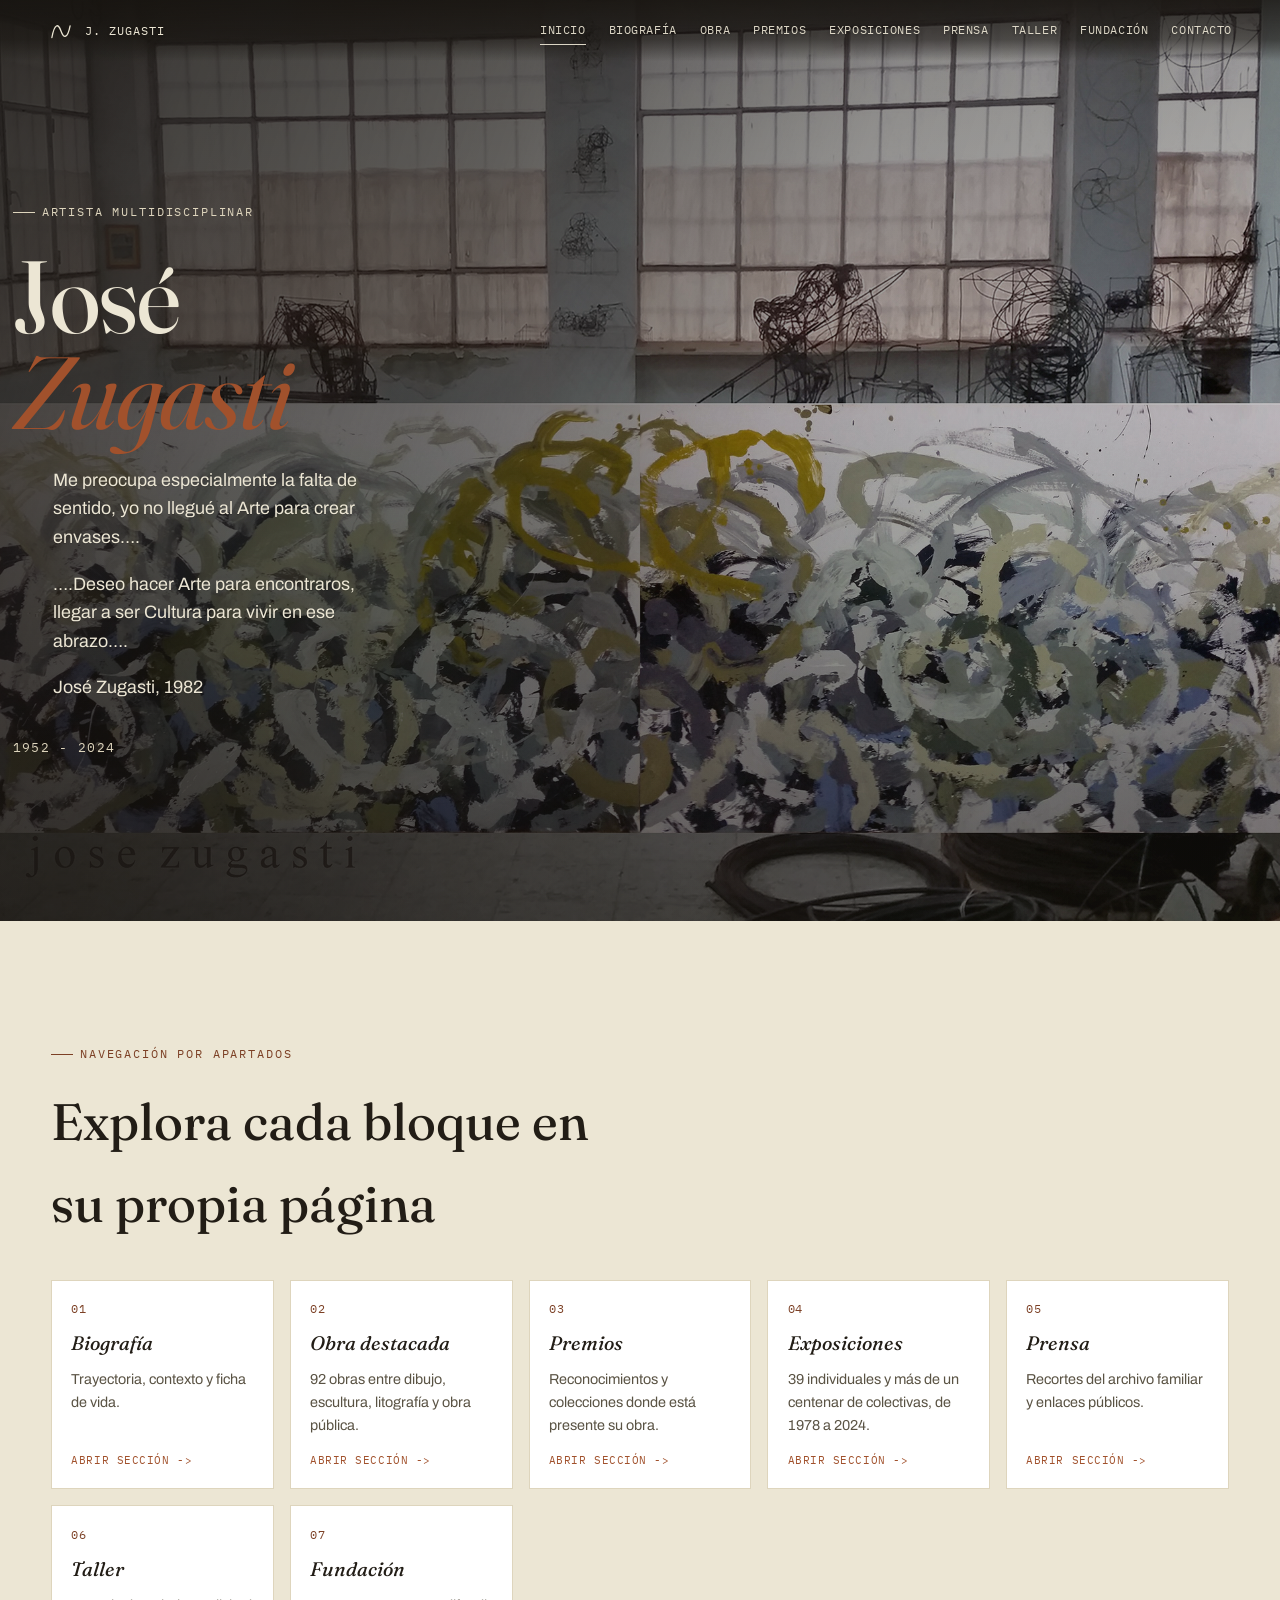
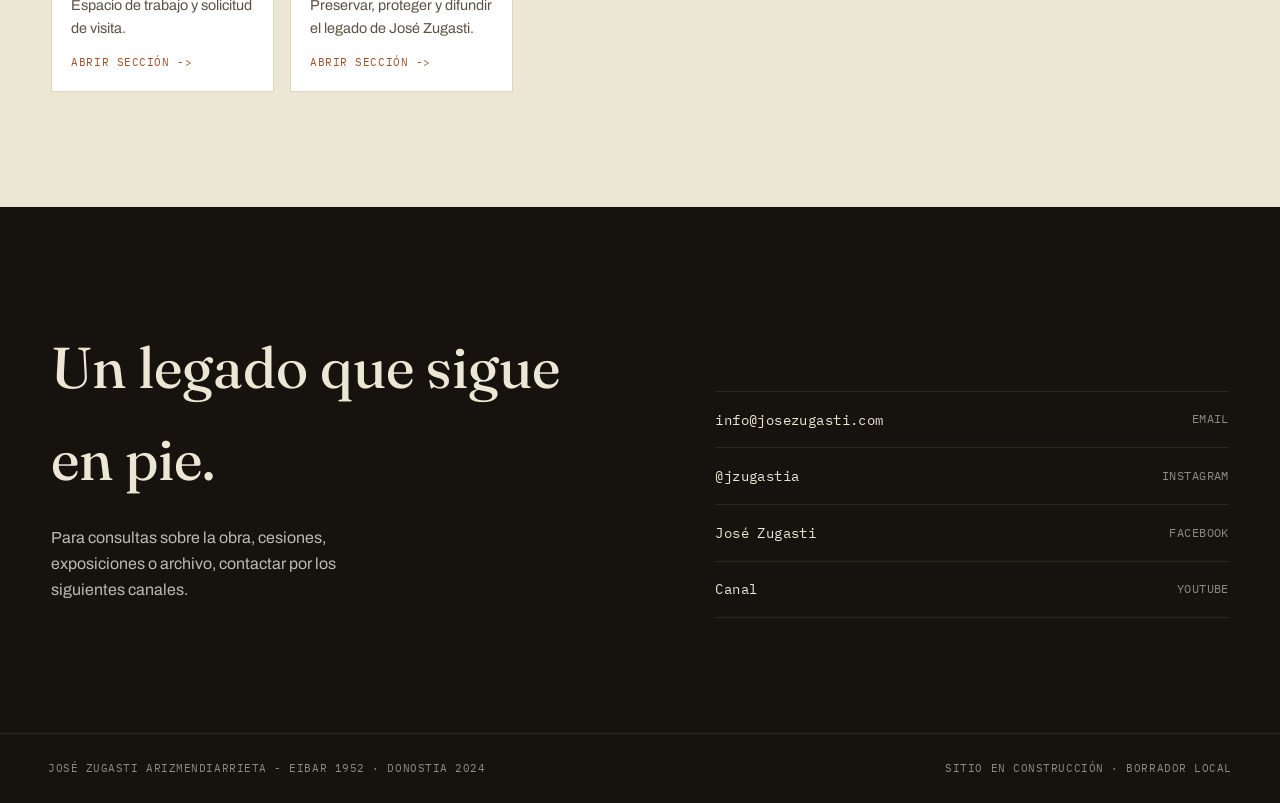
==== commit 1fd745d3: "Actualizacion 08/08" ====
--- a/index.html
+++ b/index.html
@@ -27,6 +27,7 @@
     <a href="exposiciones.html">Exposiciones</a>
     <a href="prensa.html">Prensa</a>
     <a href="taller.html">Taller</a>
+    <a href="fundacion.html">Fundación</a>
     <a href="#contacto">Contacto</a>
   </nav>
   <button class="nav-toggle" id="navToggle" aria-label="Abrir menú">MENU</button>
@@ -35,10 +36,14 @@
 <section class="hero" id="top">
   <div class="wrap">
     <div class="hero-copy">
-      <div class="eyebrow hero-eyebrow">Escultor · Eibar</div>
+      <div class="eyebrow hero-eyebrow">Artista multidisciplinar</div>
       <h1>José<br><em>Zugasti</em></h1>
-      <p class="tagline">Durante medio siglo dio la vuelta al lienzo: en lugar de pintar sobre él, empezó a sacarle las formas con alambre, hasta dejar solo el gesto, suspendido en el aire.</p>
-      <div class="years">1952 - 2024 · Donostia-San Sebastián</div>
+      <blockquote class="tagline poem">
+        <p>Me preocupa especialmente la falta de sentido, yo no llegué al Arte para crear envases….</p>
+        <p>….Deseo hacer Arte para encontraros, llegar a ser Cultura para vivir en ese abrazo….</p>
+        <footer>José Zugasti, 1982</footer>
+      </blockquote>
+      <div class="years">1952 - 2024</div>
     </div>
   </div>
   <div class="scrollcue"><span class="line"></span>DESCUBRIR</div>
@@ -88,6 +93,12 @@
         <p>Espacio de trabajo y solicitud de visita.</p>
         <span class="go">Abrir sección -&gt;</span>
       </a>
+      <a class="home-link" href="fundacion.html">
+        <span class="num">07</span>
+        <h3>Fundación</h3>
+        <p>Preservar, proteger y difundir el legado de José Zugasti.</p>
+        <span class="go">Abrir sección -&gt;</span>
+      </a>
     </div>
   </div>
 </section>
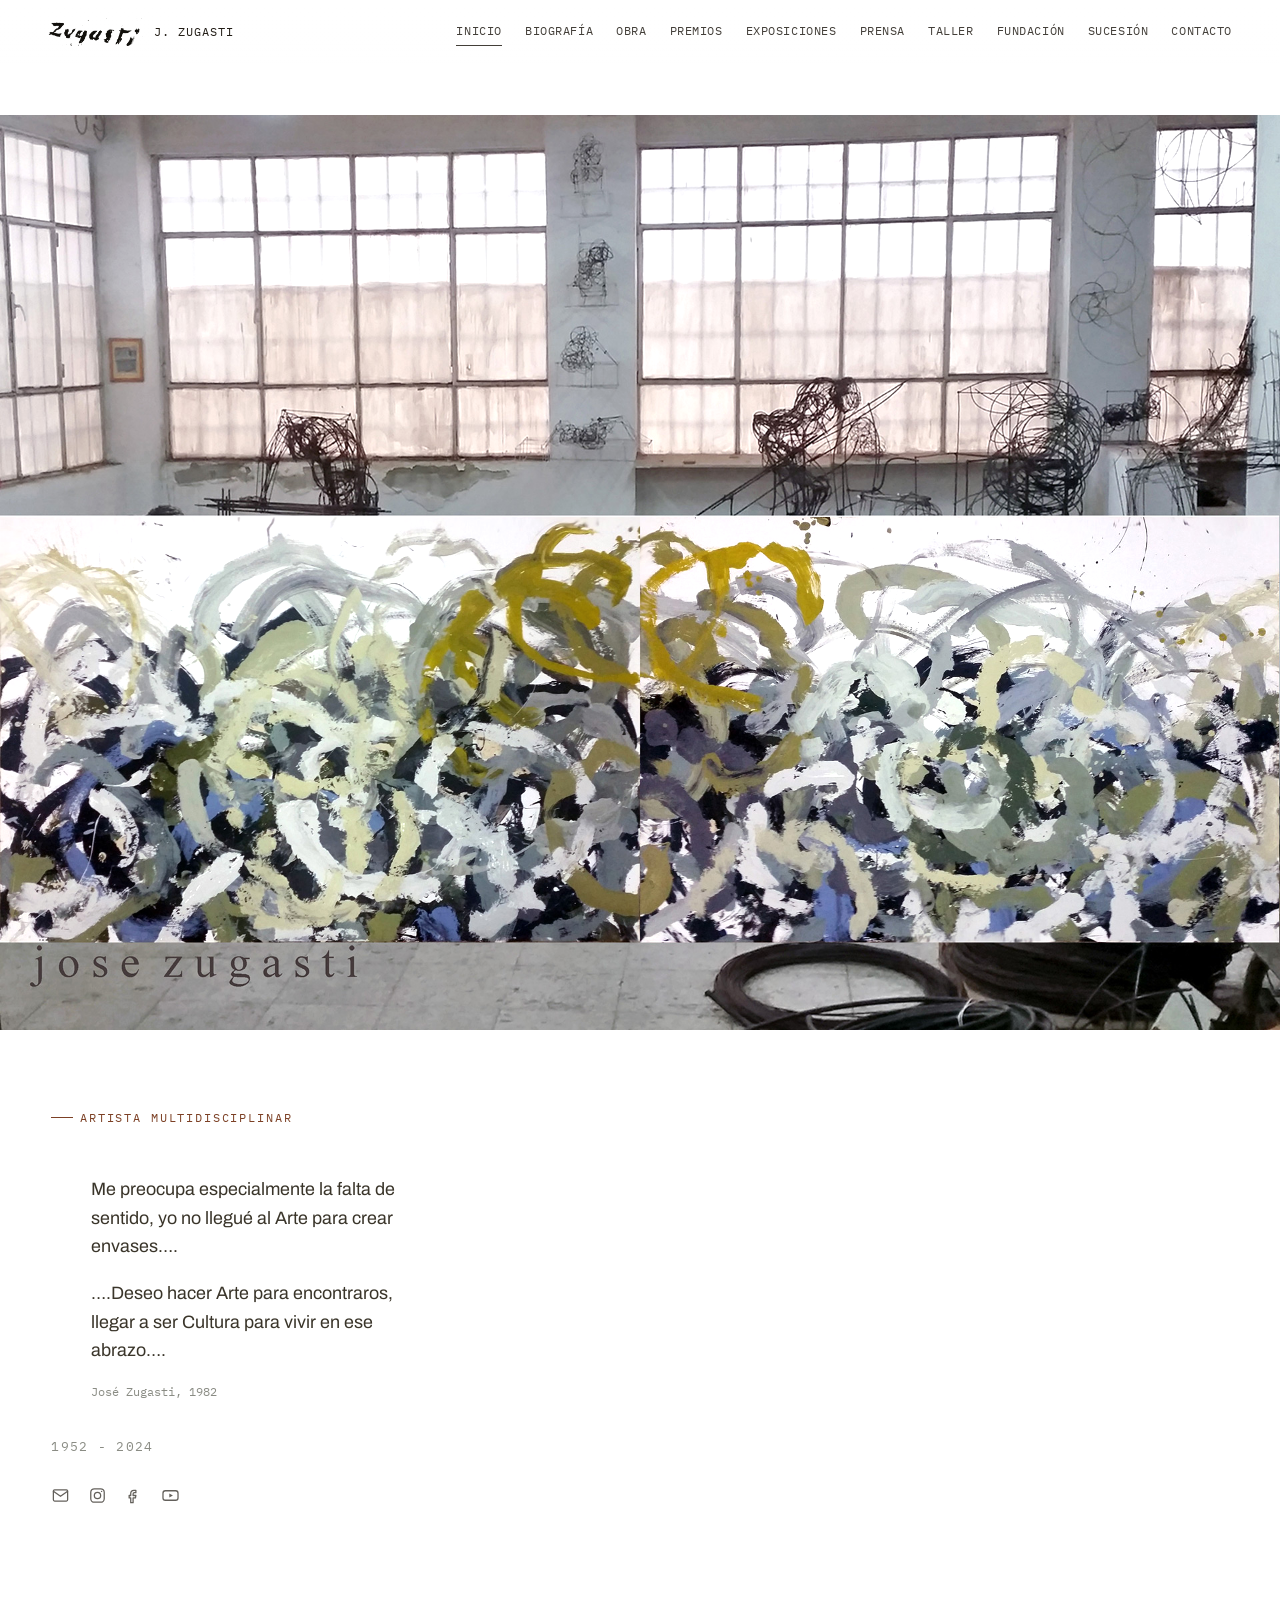
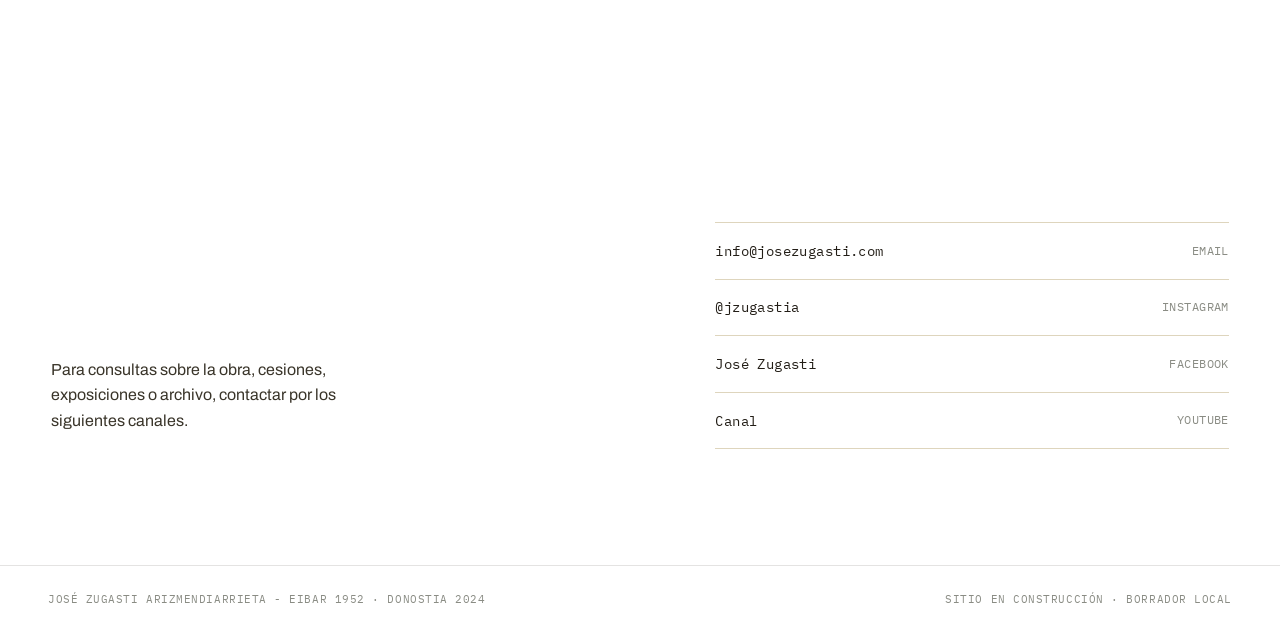
==== commit b16c4f30: "Rediseño a fondo blanco: portada, firma real y Sucesión Zugasti como página propia - Quita el fondo " ====
--- a/index.html
+++ b/index.html
@@ -14,90 +14,48 @@
 
 <header class="site">
   <a href="index.html" class="mark">
-    <svg viewBox="0 0 40 40" aria-hidden="true">
-      <path d="M6 30 C 10 8, 16 8, 20 20 C 24 32, 30 32, 34 12" fill="none" stroke="currentColor" stroke-width="2" stroke-linecap="round"/>
-    </svg>
+    <img class="firma-mark" src="assets/img/firma-zugasti.png" alt="Firma de José Zugasti">
     J. ZUGASTI
   </a>
-  <nav class="links" id="navLinks">
-    <a href="index.html" class="is-active">Inicio</a>
-    <a href="biografia.html">Biografía</a>
-    <a href="obra.html">Obra</a>
-    <a href="premios.html">Premios</a>
-    <a href="exposiciones.html">Exposiciones</a>
-    <a href="prensa.html">Prensa</a>
-    <a href="taller.html">Taller</a>
-    <a href="fundacion.html">Fundación</a>
-    <a href="#contacto">Contacto</a>
-  </nav>
-  <button class="nav-toggle" id="navToggle" aria-label="Abrir menú">MENU</button>
+  <div class="header-actions">
+    <nav class="links" id="navLinks">
+      <a href="index.html" class="is-active">Inicio</a>
+      <a href="biografia.html">Biografía</a>
+      <a href="obra.html">Obra</a>
+      <a href="premios.html">Premios</a>
+      <a href="exposiciones.html">Exposiciones</a>
+      <a href="prensa.html">Prensa</a>
+      <a href="taller.html">Taller</a>
+      <a href="fundacion.html">Fundación</a>
+      <a href="sucesion.html">Sucesión</a>
+      <a href="#contacto">Contacto</a>
+    </nav>
+    <button class="nav-toggle" id="navToggle" aria-label="Abrir menú">MENU</button>
+  </div>
 </header>
 
 <section class="hero" id="top">
-  <div class="wrap">
-    <div class="hero-copy">
-      <div class="eyebrow hero-eyebrow">Artista multidisciplinar</div>
-      <h1>José<br><em>Zugasti</em></h1>
-      <blockquote class="tagline poem">
-        <p>Me preocupa especialmente la falta de sentido, yo no llegué al Arte para crear envases….</p>
-        <p>….Deseo hacer Arte para encontraros, llegar a ser Cultura para vivir en ese abrazo….</p>
-        <footer>José Zugasti, 1982</footer>
-      </blockquote>
-      <div class="years">1952 - 2024</div>
-    </div>
-  </div>
-  <div class="scrollcue"><span class="line"></span>DESCUBRIR</div>
-</section>
-
-<section class="home-nav reveal">
-  <div class="wrap">
-    <div class="section-head">
-      <div class="eyebrow">Navegación por apartados</div>
-      <h2>Explora cada bloque en su propia página</h2>
-    </div>
-
-    <div class="home-grid">
-      <a class="home-link" href="biografia.html">
-        <span class="num">01</span>
-        <h3>Biografía</h3>
-        <p>Trayectoria, contexto y ficha de vida.</p>
-        <span class="go">Abrir sección -&gt;</span>
+  <img class="hero-visual" src="assets/img/portada.jpg" alt="Obra de José Zugasti" loading="eager" decoding="async">
+  <div class="wrap hero-copy">
+    <div class="eyebrow hero-eyebrow">Artista multidisciplinar</div>
+    <blockquote class="tagline poem">
+      <p>Me preocupa especialmente la falta de sentido, yo no llegué al Arte para crear envases….</p>
+      <p>….Deseo hacer Arte para encontraros, llegar a ser Cultura para vivir en ese abrazo….</p>
+      <footer>José Zugasti, 1982</footer>
+    </blockquote>
+    <div class="years">1952 - 2024</div>
+    <div class="hero-social">
+      <a href="mailto:info@josezugasti.com" aria-label="Email" title="Email">
+        <svg viewBox="0 0 24 24" fill="none" stroke="currentColor" stroke-width="1.6" stroke-linecap="round" stroke-linejoin="round"><rect x="3" y="5" width="18" height="14" rx="1.5"/><path d="M3 6.5 12 13 21 6.5"/></svg>
       </a>
-      <a class="home-link" href="obra.html">
-        <span class="num">02</span>
-        <h3>Obra destacada</h3>
-        <p>92 obras entre dibujo, escultura, litografía y obra pública.</p>
-        <span class="go">Abrir sección -&gt;</span>
+      <a href="https://www.instagram.com/jzugastia/" target="_blank" rel="noopener" aria-label="Instagram" title="Instagram">
+        <svg viewBox="0 0 24 24" fill="none" stroke="currentColor" stroke-width="1.6" stroke-linecap="round" stroke-linejoin="round"><rect x="3.5" y="3.5" width="17" height="17" rx="4.5"/><circle cx="12" cy="12" r="4"/><circle cx="17.2" cy="6.8" r="0.9" fill="currentColor" stroke="none"/></svg>
       </a>
-      <a class="home-link" href="premios.html">
-        <span class="num">03</span>
-        <h3>Premios</h3>
-        <p>Reconocimientos y colecciones donde está presente su obra.</p>
-        <span class="go">Abrir sección -&gt;</span>
+      <a href="https://www.facebook.com/jose.zugasti.9/" target="_blank" rel="noopener" aria-label="Facebook" title="Facebook">
+        <svg viewBox="0 0 24 24" fill="none" stroke="currentColor" stroke-width="1.6" stroke-linecap="round" stroke-linejoin="round"><path d="M15 8.5h-2a1.5 1.5 0 0 0-1.5 1.5v2H15l-.5 3H11.5v6h-3v-6H6.5v-3h2V9.5A4 4 0 0 1 12.5 5.5H15z"/></svg>
       </a>
-      <a class="home-link" href="exposiciones.html">
-        <span class="num">04</span>
-        <h3>Exposiciones</h3>
-        <p>39 individuales y más de un centenar de colectivas, de 1978 a 2024.</p>
-        <span class="go">Abrir sección -&gt;</span>
-      </a>
-      <a class="home-link" href="prensa.html">
-        <span class="num">05</span>
-        <h3>Prensa</h3>
-        <p>Recortes del archivo familiar y enlaces públicos.</p>
-        <span class="go">Abrir sección -&gt;</span>
-      </a>
-      <a class="home-link" href="taller.html">
-        <span class="num">06</span>
-        <h3>Taller</h3>
-        <p>Espacio de trabajo y solicitud de visita.</p>
-        <span class="go">Abrir sección -&gt;</span>
-      </a>
-      <a class="home-link" href="fundacion.html">
-        <span class="num">07</span>
-        <h3>Fundación</h3>
-        <p>Preservar, proteger y difundir el legado de José Zugasti.</p>
-        <span class="go">Abrir sección -&gt;</span>
+      <a href="http://www.youtube.com/channel/UCeoMvnB5boapN6mfcv-W1tw" target="_blank" rel="noopener" aria-label="YouTube" title="YouTube">
+        <svg viewBox="0 0 24 24" fill="none" stroke="currentColor" stroke-width="1.6" stroke-linecap="round" stroke-linejoin="round"><rect x="2.5" y="6" width="19" height="12" rx="3"/><path d="M10.5 9.5 15 12l-4.5 2.5z" fill="currentColor" stroke="none"/></svg>
       </a>
     </div>
   </div>
@@ -106,7 +64,6 @@
 <section class="contacto reveal" id="contacto">
   <div class="wrap">
     <div>
-      <h2>Un legado que sigue en pie.</h2>
       <p class="lead-line">Para consultas sobre la obra, cesiones, exposiciones o archivo, contactar por los siguientes canales.</p>
     </div>
     <div class="social">
--- a/assets/site.css
+++ b/assets/site.css
@@ -1,8 +1,5 @@
 /* ============ TOKENS ============ */
 :root{
-  --iron-950: #16130f;
-  --iron-900: #1d1912;
-  --iron-800: #2c261c;
   --wire: #b9bbb2;
   --wire-dim: #8a8c84;
   --canvas: #ece6d4;
@@ -23,7 +20,7 @@
 html{ scroll-behavior: smooth; }
 body{
   margin:0;
-  background: var(--canvas);
+  background: #fff;
   color: var(--ink);
   font-family: var(--body);
   font-size: 16px;
@@ -72,18 +69,18 @@
   position: fixed; inset: 0 0 auto 0; z-index: 50;
   display:flex; align-items:center; justify-content: space-between;
   padding: 1.1rem clamp(1.2rem, 4vw, 3rem);
-  color: var(--canvas);
-  background: linear-gradient(180deg, rgba(22,19,15,.8) 0%, rgba(22,19,15,.55) 65%, rgba(22,19,15,0) 100%);
+  color: var(--ink);
+  background: linear-gradient(180deg, rgba(255,255,255,.94) 0%, rgba(255,255,255,.62) 65%, rgba(255,255,255,0) 100%);
 }
 .mark{
   display:flex; align-items:center; gap:0.7rem;
   font-family: var(--mono); font-size:0.78rem; letter-spacing:0.08em;
   text-decoration:none; color: inherit;
-  text-shadow: 0 1px 3px rgba(0,0,0,.35);
-}
-.mark svg{ width:26px; height:26px; }
+}
+.firma-mark{ height: 28px; width: auto; display:block; }
+.header-actions{ display:flex; align-items:center; gap: clamp(1rem,2vw,1.8rem); }
 nav.links{ display:flex; gap: clamp(0.8rem,1.8vw,1.7rem); font-family: var(--mono); font-size:0.72rem; letter-spacing:0.05em; text-transform: uppercase; }
-nav.links a{ text-decoration:none; opacity:0.92; position:relative; text-shadow: 0 1px 3px rgba(0,0,0,.35); }
+nav.links a{ text-decoration:none; opacity:0.85; position:relative; }
 nav.links a:hover{ opacity:1; color: var(--oxide-dim); }
 nav.links a::after{
   content:""; position:absolute; left:0; right:0; bottom:-5px; height:1px;
@@ -96,7 +93,7 @@
 
 @media (max-width: 880px){
   nav.links{
-    position: fixed; inset: 0; background: var(--iron-950); color: var(--wire);
+    position: fixed; inset: 0; background: #fff; color: var(--ink);
     flex-direction: column; justify-content:center; align-items:flex-start;
     padding: 2rem clamp(1.4rem,6vw,3rem); gap: 1.4rem; font-size: 1rem;
     transform: translateY(-100%); transition: transform .45s cubic-bezier(.7,0,.2,1);
@@ -108,119 +105,40 @@
 /* ============ HERO ============ */
 .hero{
   position: relative;
-  min-height: 100svh;
-  background-image: url('img/portada.jpg');
-  background-size: cover;
-  background-position: center;
-  background-repeat: no-repeat;
-  color: var(--canvas);
-  display:flex; align-items:center;
-  overflow: hidden;
-}
-.hero::before{
-  content:"";
-  position:absolute;
-  inset:0;
-  background:
-    linear-gradient(108deg, rgba(22,19,15,.82) 0%, rgba(22,19,15,.6) 35%, rgba(22,19,15,.32) 58%, rgba(22,19,15,.12) 100%),
-    linear-gradient(180deg, rgba(22,19,15,.3) 0%, rgba(22,19,15,.06) 45%, rgba(22,19,15,.55) 100%);
-  pointer-events:none;
-}
-.hero .wrap,
-.hero .scrollcue{
-  position: relative;
-  z-index: 1;
-}
-.hero .wrap{
-  display:grid; grid-template-columns: 1fr; gap: 2rem; align-items:center;
-  padding-top: 5rem;
-  padding-bottom: 3rem;
-}
-.hero-eyebrow{ color: var(--canvas-dim); margin-bottom:1.6rem; }
-.hero h1{
-  font-size: clamp(3rem, 8vw, 6.4rem);
-  line-height: 0.94;
-  letter-spacing: -0.01em;
-  color: var(--canvas);
-}
-.hero h1 em{ font-style: italic; color: var(--oxide); font-weight:400; }
+  background: #fff;
+}
+.hero-visual{
+  display:block;
+  width: 100%;
+  height: auto;
+  filter: brightness(1.08) saturate(0.96);
+}
+.hero-copy{
+  padding-top: clamp(2.6rem,6vw,4.4rem);
+  padding-bottom: clamp(3.4rem,7vw,5.4rem);
+}
+.hero-eyebrow{ color: var(--oxide-dim); margin-bottom:1.4rem; }
 .hero .tagline{
   margin-top: 1.6rem;
   max-width: 34ch;
   font-size: 1.12rem;
-  color: var(--canvas);
+  color: #3a352a;
   font-weight: 400;
-  text-shadow: 0 1px 0 rgba(0,0,0,.16);
-}
+}
+.hero .tagline footer{ color: var(--wire-dim); font-family: var(--mono); font-size: 0.72rem; margin-top:0.6rem; font-style:normal; }
 .hero .years{
-  font-family: var(--mono); color: var(--canvas-dim); margin-top: 2.2rem; font-size:0.82rem; letter-spacing:0.1em;
-}
-.scrollcue{
-  position:absolute; bottom: 2.4rem; left: 50%; transform: translateX(-50%);
-  font-family: var(--mono); font-size: 0.68rem; letter-spacing:0.14em; color: var(--canvas-dim);
-  display:flex; flex-direction:column; align-items:center; gap:0.5rem;
-}
-.scrollcue .line{ width:1px; height: 34px; background: linear-gradient(var(--canvas-dim), transparent); animation: pulse 2.2s ease-in-out infinite; }
-@keyframes pulse{ 0%,100%{ opacity:.3 } 50%{ opacity:1 } }
-
-@media (max-width: 860px){
-  .hero{ background-position: 58% center; }
-  .hero::before{
-    background:
-      linear-gradient(150deg, rgba(22,19,15,.84) 0%, rgba(22,19,15,.62) 40%, rgba(22,19,15,.3) 72%, rgba(22,19,15,.16) 100%),
-      linear-gradient(180deg, rgba(22,19,15,.55) 0%, rgba(22,19,15,.08) 44%, rgba(22,19,15,.7) 100%);
-  }
-  .hero .wrap{ padding-top: 6.2rem; }
-}
-
-/* ============ HOME CARDS ============ */
-.home-nav{
-  background: var(--canvas);
-}
-.home-nav .section-head{ margin-bottom: 2.2rem; }
-.home-grid{
-  display:grid;
-  grid-template-columns: repeat(auto-fit, minmax(220px,1fr));
-  gap: 1rem;
-}
-.home-link{
-  text-decoration:none;
-  border:1px solid var(--canvas-dim);
-  background:#fff;
-  padding:1.2rem;
-  display:flex;
-  flex-direction:column;
-  min-height:180px;
-  transition: border-color .25s ease, transform .25s ease;
-}
-.home-link:hover{
-  border-color: var(--oxide);
-  transform: translateY(-2px);
-}
-.home-link .num{
-  font-family: var(--mono);
-  font-size:0.72rem;
-  color: var(--oxide-dim);
-  letter-spacing:0.07em;
-}
-.home-link h3{
-  margin-top:0.6rem;
-  font-size:1.22rem;
-  font-style:italic;
-}
-.home-link p{
-  margin-top:0.55rem;
-  font-size:0.9rem;
-  color:#5a5344;
-}
-.home-link .go{
-  margin-top:auto;
-  font-family: var(--mono);
-  font-size:0.68rem;
-  color: var(--oxide);
-  letter-spacing:0.05em;
-  text-transform:uppercase;
-}
+  font-family: var(--mono); color: var(--wire-dim); margin-top: 2.2rem; font-size:0.82rem; letter-spacing:0.1em;
+}
+.hero-social{ display:flex; align-items:center; gap:1.1rem; margin-top: 1.8rem; }
+.hero-social a{ color: var(--ink); display:flex; opacity:0.7; transition: opacity .2s ease, color .2s ease; }
+.hero-social a:hover{ opacity:1; color: var(--oxide); }
+.hero-social svg{ width:19px; height:19px; }
+
+/* ============ SUCESIÓN ZUGASTI ============ */
+.sucesion{ background: #fff; }
+.sucesion .wrap{ max-width: 74ch; }
+.sucesion p{ color:#3a352a; margin:0 0 1.2rem; font-size:1.02rem; }
+.sucesion p:last-child{ margin-bottom:0; }
 
 /* ============ SECTIONS shared ============ */
 section{ padding: clamp(4.5rem,9vw,8rem) 0; }
@@ -234,7 +152,7 @@
 .todo{ font-family: var(--mono); font-size: 0.72rem; font-style:italic; margin-top:0.8rem; }
 
 /* ============ 1 · BIO ============ */
-.bio{ background: var(--canvas); }
+.bio{ background: #fff; }
 .bio .grid{ display:grid; grid-template-columns: 1.5fr 1fr; gap: clamp(2rem,5vw,4.5rem); align-items:start; }
 .bio p{ margin: 0 0 1.3rem; font-size:1.04rem; color: #3a352a; }
 .bio p.lead{
@@ -262,25 +180,25 @@
   .bio-side{ position:static; max-width: 340px; }
 }
 
-/* ============ 2 · OBRA (por categorias) ============ */
-.obra{ background: var(--iron-950); color: var(--canvas); }
-.obra .section-head .eyebrow{ color: var(--wire-dim); }
-.obra .section-head h2{ color: var(--canvas); }
+/* ============ 2 · SELECCIÓN DE OBRA (por categorias) ============ */
+.obra{ background: #fff; color: var(--ink); }
+.obra .section-head .eyebrow{ color: var(--oxide-dim); }
+.obra .section-head h2{ color: var(--ink); }
 .obra .section-head .num{ color: var(--wire-dim); }
-.cats{ display:grid; grid-template-columns: repeat(auto-fit, minmax(300px,1fr)); gap: 1px; background: var(--iron-800); border: 1px solid var(--iron-800); }
-.cat{ background: var(--iron-950); padding: 2rem 1.8rem; display:flex; flex-direction:column; }
+.cats{ display:grid; grid-template-columns: repeat(auto-fit, minmax(300px,1fr)); gap: 1px; background: var(--canvas-dim); border: 1px solid var(--canvas-dim); }
+.cat{ background: #fff; padding: 2rem 1.8rem; display:flex; flex-direction:column; }
 .cat .icon{ width: 50px; height:50px; margin-bottom: 1.3rem; }
 .cat .icon svg{ width:100%; height:100%; }
 .cat .icon path{ fill:none; stroke: var(--oxide); stroke-width:1.6; stroke-linecap:round; stroke-linejoin:round; }
-.cat h3{ font-size: 1.35rem; font-style: italic; font-weight:500; color: var(--canvas); }
+.cat h3{ font-size: 1.35rem; font-style: italic; font-weight:500; color: var(--ink); }
 .cat .kind{ font-family: var(--mono); font-size:0.66rem; letter-spacing:0.08em; color: var(--wire-dim); margin: 0.45rem 0 1rem; text-transform: uppercase; }
-.cat p{ font-size:0.92rem; color: var(--wire); margin:0 0 1.2rem; flex-grow:1; }
+.cat p{ font-size:0.92rem; color: #5a5344; margin:0 0 1.2rem; flex-grow:1; }
 .cat .cat-media{
   margin-top: auto;
   width: 100%;
   aspect-ratio: 4 / 3;
   object-fit: cover;
-  border: 1px solid var(--iron-800);
+  border: 1px solid var(--canvas-dim);
 }
 .cat .ph{ margin-top:auto; min-height:120px; }
 .cat a.ref{
@@ -295,7 +213,7 @@
 
 /* --- Tarjeta de categoria como enlace al ancla de su galeria --- */
 a.cat{ text-decoration:none; color:inherit; transition: background .25s ease; }
-a.cat:hover{ background: var(--iron-900); }
+a.cat:hover{ background: var(--canvas); }
 a.cat:hover h3{ color: var(--oxide); }
 .cat .go{
   margin-top:1rem; font-family:var(--mono); font-size:0.66rem; letter-spacing:0.07em;
@@ -307,30 +225,30 @@
 .obra-cat{ margin-top: clamp(3.5rem,7vw,6rem); scroll-margin-top: 5rem; }
 .obra-cat > header{
   display:flex; flex-wrap:wrap; align-items:baseline; gap:0.9rem;
-  border-bottom:1px solid var(--iron-800); padding-bottom:0.9rem; margin-bottom:1.8rem;
-}
-.obra-cat > header h3{ font-size:1.5rem; font-style:italic; font-weight:500; color:var(--canvas); }
+  border-bottom:1px solid var(--canvas-dim); padding-bottom:0.9rem; margin-bottom:1.8rem;
+}
+.obra-cat > header h3{ font-size:1.5rem; font-style:italic; font-weight:500; color:var(--ink); }
 .obra-cat > header .count{ font-family:var(--mono); font-size:0.7rem; letter-spacing:0.08em; color:var(--wire-dim); }
-.obra-cat > p.intro{ color:var(--wire); font-size:0.95rem; max-width:66ch; margin:0 0 2rem; }
+.obra-cat > p.intro{ color:#5a5344; font-size:0.95rem; max-width:66ch; margin:0 0 2rem; }
 
 .group-label{
   font-family:var(--mono); font-size:0.68rem; letter-spacing:0.12em; text-transform:uppercase;
   color:var(--oxide-dim); margin: 2.6rem 0 1.2rem;
   display:flex; align-items:center; gap:0.8rem;
 }
-.group-label::after{ content:""; flex:1; height:1px; background:var(--iron-800); }
+.group-label::after{ content:""; flex:1; height:1px; background:var(--canvas-dim); }
 .group-label:first-of-type{ margin-top:0; }
 
 .gallery{ display:grid; grid-template-columns: repeat(auto-fill, minmax(220px,1fr)); gap:1.5rem 1.2rem; }
 .piece{ margin:0; }
 .piece .shot{
-  display:block; width:100%; padding:0; border:1px solid var(--iron-800);
-  background: var(--iron-900); cursor: zoom-in;
+  display:block; width:100%; padding:0; border:1px solid var(--canvas-dim);
+  background: #fff; cursor: zoom-in;
   transition: border-color .25s ease, transform .25s ease;
 }
 .piece .shot:hover{ border-color: var(--oxide); transform: translateY(-2px); }
 .piece .shot img{ width:100%; height: 240px; object-fit: contain; padding: 0.7rem; }
-.piece figcaption{ margin-top:0.6rem; font-size:0.85rem; color:var(--wire); line-height:1.4; }
+.piece figcaption{ margin-top:0.6rem; font-size:0.85rem; color:#5a5344; line-height:1.4; }
 .piece figcaption .y{
   font-family:var(--mono); font-size:0.72rem; letter-spacing:0.06em;
   color:var(--oxide-dim); display:block;
@@ -373,7 +291,7 @@
 }
 
 /* ============ 3 · PREMIOS ============ */
-.premios{ background: var(--canvas); }
+.premios{ background: #fff; }
 .timeline{ border-top: 1px solid var(--canvas-dim); }
 .tl-row{
   display:grid; grid-template-columns: 110px 1fr auto; gap: 1.4rem; align-items:center;
@@ -402,23 +320,23 @@
 }
 
 /* ============ 4 · EXPOSICIONES ============ */
-.expos{ background: var(--iron-950); color: var(--canvas); }
-.expos .section-head .eyebrow{ color: var(--wire-dim); }
-.expos .section-head h2{ color: var(--canvas); }
+.expos{ background: #fff; color: var(--ink); }
+.expos .section-head .eyebrow{ color: var(--oxide-dim); }
+.expos .section-head h2{ color: var(--ink); }
 .expos .section-head .num{ color: var(--wire-dim); }
 .expo-grid{ display:grid; grid-template-columns: 1.1fr 0.9fr; gap: clamp(2rem,5vw,4rem); align-items:start; }
-.expo-col h3{ font-size:1.15rem; font-style:italic; font-weight:500; color:var(--canvas); margin-bottom:1.1rem; }
-.expo-list{ list-style:none; margin:0; padding:0; border-top:1px solid var(--iron-800); }
-.expo-list li{ display:grid; grid-template-columns: 92px 1fr; gap:1rem; padding:0.85rem 0; border-bottom:1px solid var(--iron-800); font-size:0.95rem; }
+.expo-col h3{ font-size:1.15rem; font-style:italic; font-weight:500; color:var(--ink); margin-bottom:1.1rem; }
+.expo-list{ list-style:none; margin:0; padding:0; border-top:1px solid var(--canvas-dim); }
+.expo-list li{ display:grid; grid-template-columns: 92px 1fr; gap:1rem; padding:0.85rem 0; border-bottom:1px solid var(--canvas-dim); font-size:0.95rem; }
 .expo-list li .y{ font-family:var(--mono); font-size:0.82rem; color:var(--wire-dim); }
-.expo-list li .p{ color:var(--wire); }
-.expo-list li .p b{ color:var(--canvas); font-weight:500; }
+.expo-list li .p{ color:#5a5344; }
+.expo-list li .p b{ color:var(--ink); font-weight:500; }
 .expo-feature{ margin-top:1.4rem; }
 .expo-feature img{
   width: 100%;
   aspect-ratio: 16 / 10;
   object-fit: cover;
-  border: 1px solid var(--iron-800);
+  border: 1px solid var(--canvas-dim);
 }
 .expo-feature figcaption{ font-family:var(--mono); font-size:0.68rem; color:var(--wire-dim); margin-top:0.6rem; }
 
@@ -429,17 +347,17 @@
 .expo-more > summary{
   cursor: pointer; list-style: none;
   font-family: var(--mono); font-size: 0.7rem; letter-spacing: 0.1em; text-transform: uppercase;
-  color: var(--oxide); padding: 0.7rem 0; border-top: 1px solid var(--iron-800);
+  color: var(--oxide); padding: 0.7rem 0; border-top: 1px solid var(--canvas-dim);
 }
 .expo-more > summary::-webkit-details-marker{ display:none; }
 .expo-more > summary::before{ content:"+ "; }
 .expo-more[open] > summary::before{ content:"- "; }
-.expo-more > summary:hover{ color: var(--canvas); }
+.expo-more > summary:hover{ color: var(--ink); }
 
 /* Bloques apilados a todo el ancho (listado completo) */
 .expo-block{ margin-top: clamp(3rem,6vw,4.5rem); }
 .expo-block:first-of-type{ margin-top: 0; }
-.expo-block > h3{ font-size:1.3rem; font-style:italic; font-weight:500; color:var(--canvas); }
+.expo-block > h3{ font-size:1.3rem; font-style:italic; font-weight:500; color:var(--ink); }
 .expo-block > .note{ font-family:var(--mono); font-size:0.7rem; letter-spacing:0.06em; color:var(--wire-dim); margin:0.5rem 0 1.3rem; }
 .expo-block .expo-list li{ grid-template-columns: 118px 1fr; }
 @media (max-width: 560px){
@@ -448,7 +366,7 @@
 
 /* Galeria de fotos de exposiciones */
 .expo-shots{ margin-top: clamp(3rem,6vw,4.5rem); }
-.expo-shots h3{ font-size:1.15rem; font-style:italic; font-weight:500; color:var(--canvas); margin-bottom:1.4rem; }
+.expo-shots h3{ font-size:1.15rem; font-style:italic; font-weight:500; color:var(--ink); margin-bottom:1.4rem; }
 
 /* ============ 4b · SALA / SUBSECCIONES CLARAS ============ */
 .gallery-light .piece .shot{ background:#fff; border-color: var(--canvas-dim); }
@@ -456,7 +374,7 @@
 .gallery-light .piece figcaption .y{ color: var(--oxide-dim); }
 
 /* ============ 5 · PRENSA ============ */
-.prensa{ background: var(--canvas); }
+.prensa{ background: #fff; }
 .press-list{ display:grid; grid-template-columns: repeat(auto-fit, minmax(260px,1fr)); gap: 1.1rem; }
 .press-card{
   border:1px solid var(--canvas-dim); background:#fff; padding:1.4rem 1.3rem;
@@ -476,7 +394,7 @@
 .press-card .dek{ font-size:0.88rem; color:#5a5344; }
 
 /* ============ 6 · TALLER ============ */
-.taller{ background: var(--canvas-dim); }
+.taller{ background: #fff; }
 .taller .grid{ display:grid; grid-template-columns: 1fr 1fr; gap: clamp(2rem,5vw,4rem); align-items:center; }
 .taller h2{ font-size: clamp(2rem,4.4vw,3rem); }
 .taller p{ max-width: 42ch; margin: 1.2rem 0; color:#3a352a; }
@@ -503,15 +421,14 @@
 @media (max-width: 780px){ .taller .grid{ grid-template-columns:1fr; } }
 
 /* ============ CONTACTO / FOOTER ============ */
-.contacto{ background: var(--iron-950); color: var(--canvas); }
+.contacto{ background: #fff; color: var(--ink); }
 .contacto .wrap{ display:grid; grid-template-columns: 1.2fr 1fr; gap: 3rem; align-items:end; }
-.contacto h2{ font-size: clamp(2.2rem,5vw,3.6rem); color: var(--canvas); max-width: 14ch; }
-.contacto .lead-line{ color: var(--wire); margin-top:1.2rem; max-width: 40ch; }
-.social{ display:flex; flex-direction:column; gap:0; border-top:1px solid var(--iron-800); }
+.contacto .lead-line{ color: #3a352a; max-width: 40ch; }
+.social{ display:flex; flex-direction:column; gap:0; border-top:1px solid var(--canvas-dim); }
 .social a{
   display:flex; align-items:center; justify-content:space-between;
-  text-decoration:none; color: var(--canvas);
-  padding: 1.05rem 0; border-bottom: 1px solid var(--iron-800);
+  text-decoration:none; color: var(--ink);
+  padding: 1.05rem 0; border-bottom: 1px solid var(--canvas-dim);
   font-family: var(--mono); font-size:0.86rem; letter-spacing:0.03em;
   transition: color .25s ease, padding-left .25s ease;
 }
@@ -523,8 +440,8 @@
 }
 
 footer.credit{
-  background: var(--iron-950); color: var(--wire-dim);
-  border-top: 1px solid var(--iron-800);
+  background: #fff; color: var(--wire-dim);
+  border-top: 1px solid rgba(34,29,22,.12);
   padding: 1.6rem clamp(1.2rem,4vw,3rem);
   display:flex; justify-content:space-between; flex-wrap:wrap; gap:0.6rem;
   font-family: var(--mono); font-size:0.68rem; letter-spacing:0.05em;
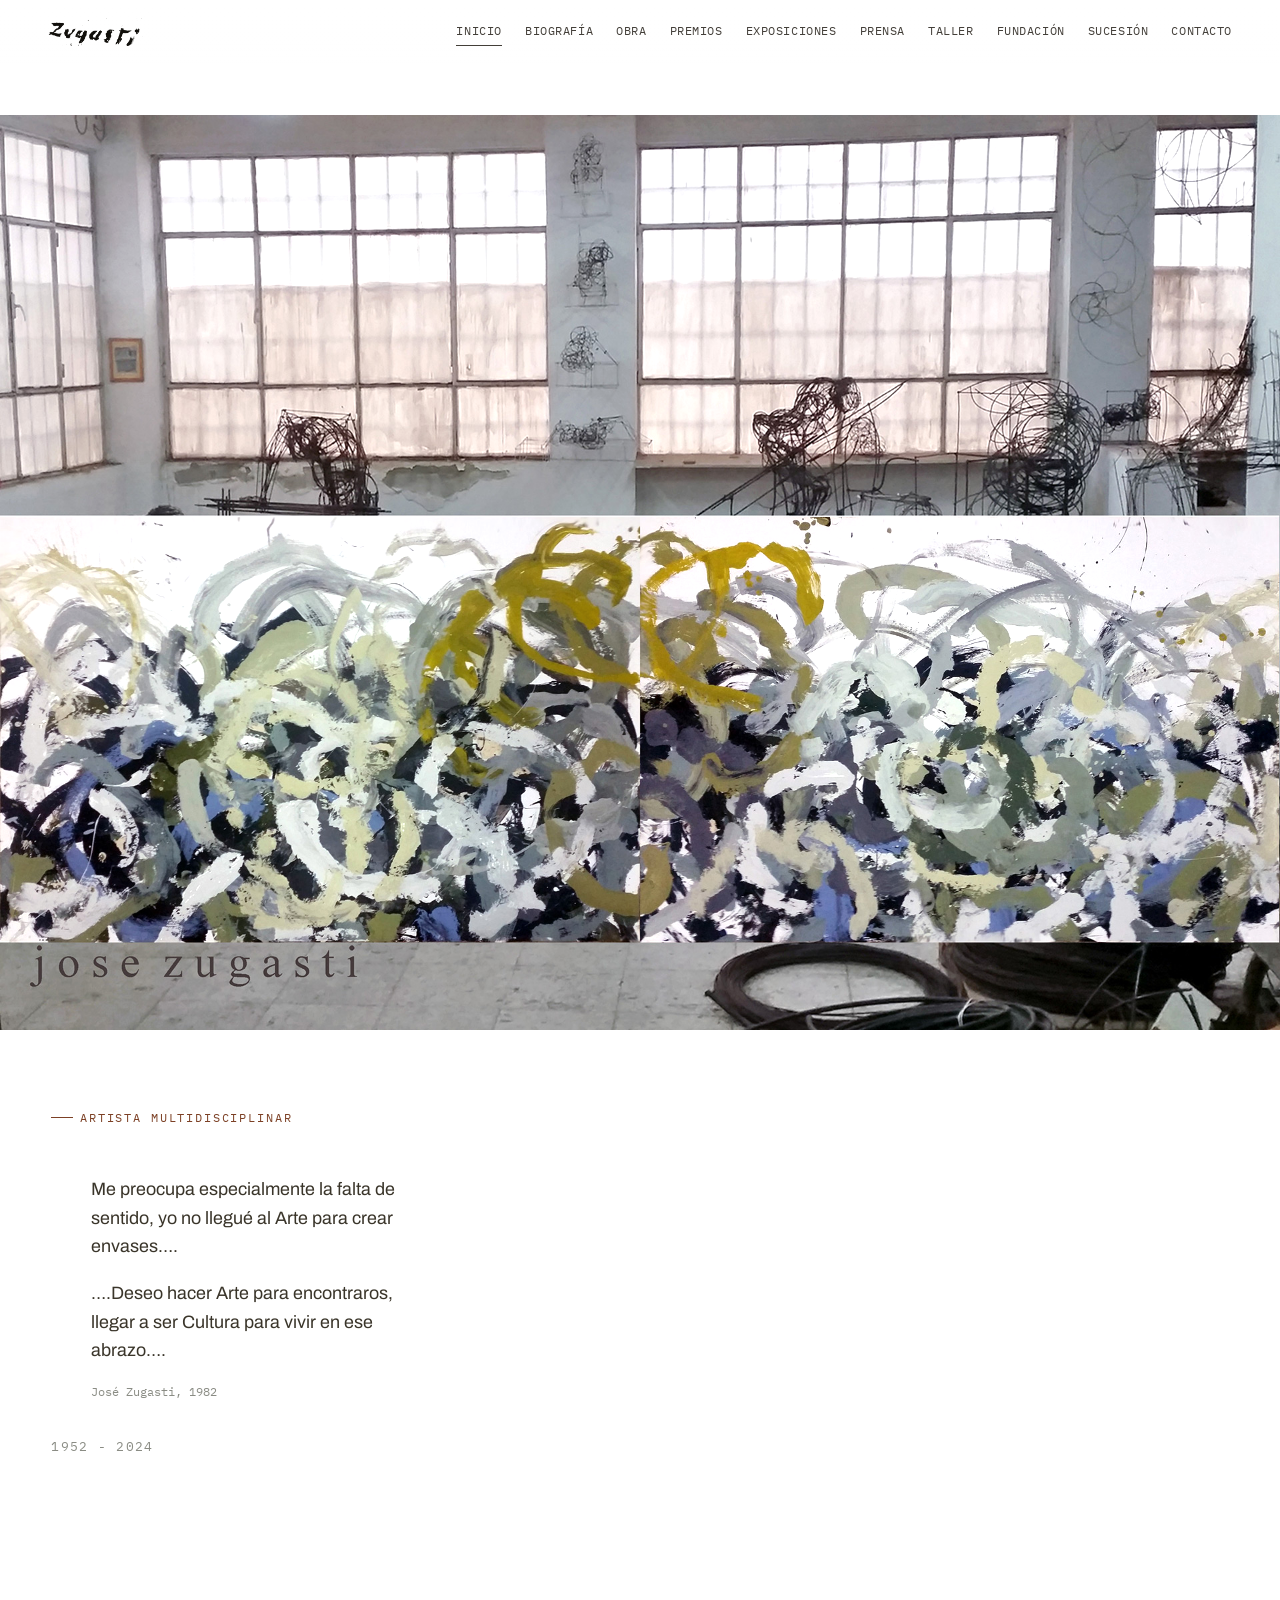
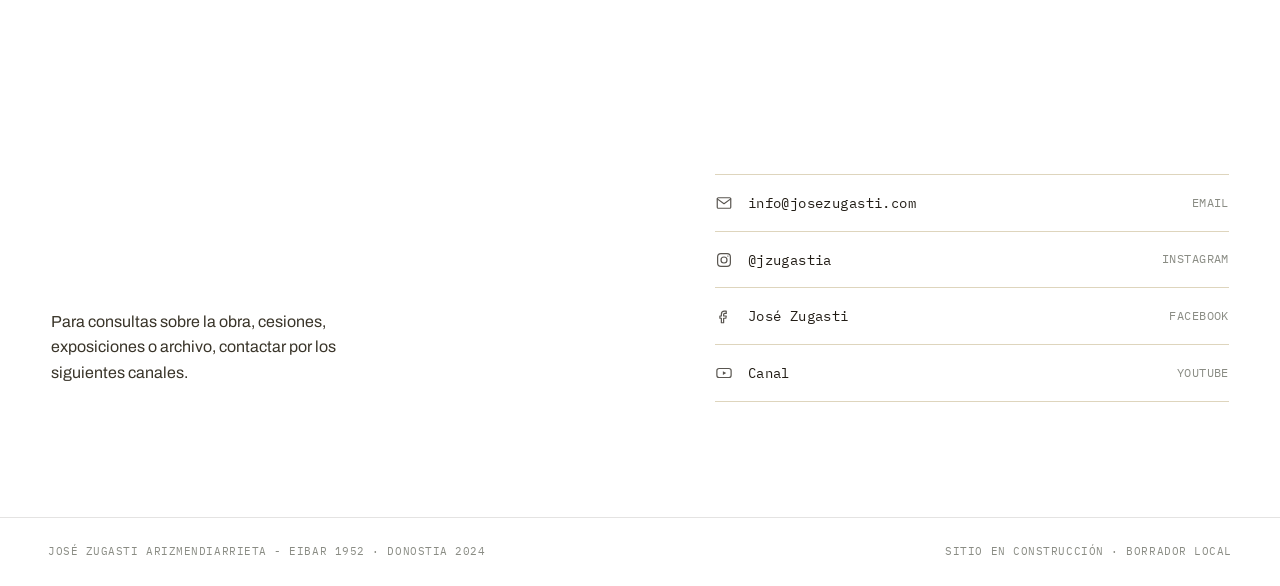
==== commit 9e92d2db: "Retaxonomía de Selección de obra a partir de OBRA DESTACADA2008 Sustituye la clasificación anterior " ====
--- a/index.html
+++ b/index.html
@@ -15,7 +15,6 @@
 <header class="site">
   <a href="index.html" class="mark">
     <img class="firma-mark" src="assets/img/firma-zugasti.png" alt="Firma de José Zugasti">
-    J. ZUGASTI
   </a>
   <div class="header-actions">
     <nav class="links" id="navLinks">
@@ -44,20 +43,6 @@
       <footer>José Zugasti, 1982</footer>
     </blockquote>
     <div class="years">1952 - 2024</div>
-    <div class="hero-social">
-      <a href="mailto:info@josezugasti.com" aria-label="Email" title="Email">
-        <svg viewBox="0 0 24 24" fill="none" stroke="currentColor" stroke-width="1.6" stroke-linecap="round" stroke-linejoin="round"><rect x="3" y="5" width="18" height="14" rx="1.5"/><path d="M3 6.5 12 13 21 6.5"/></svg>
-      </a>
-      <a href="https://www.instagram.com/jzugastia/" target="_blank" rel="noopener" aria-label="Instagram" title="Instagram">
-        <svg viewBox="0 0 24 24" fill="none" stroke="currentColor" stroke-width="1.6" stroke-linecap="round" stroke-linejoin="round"><rect x="3.5" y="3.5" width="17" height="17" rx="4.5"/><circle cx="12" cy="12" r="4"/><circle cx="17.2" cy="6.8" r="0.9" fill="currentColor" stroke="none"/></svg>
-      </a>
-      <a href="https://www.facebook.com/jose.zugasti.9/" target="_blank" rel="noopener" aria-label="Facebook" title="Facebook">
-        <svg viewBox="0 0 24 24" fill="none" stroke="currentColor" stroke-width="1.6" stroke-linecap="round" stroke-linejoin="round"><path d="M15 8.5h-2a1.5 1.5 0 0 0-1.5 1.5v2H15l-.5 3H11.5v6h-3v-6H6.5v-3h2V9.5A4 4 0 0 1 12.5 5.5H15z"/></svg>
-      </a>
-      <a href="http://www.youtube.com/channel/UCeoMvnB5boapN6mfcv-W1tw" target="_blank" rel="noopener" aria-label="YouTube" title="YouTube">
-        <svg viewBox="0 0 24 24" fill="none" stroke="currentColor" stroke-width="1.6" stroke-linecap="round" stroke-linejoin="round"><rect x="2.5" y="6" width="19" height="12" rx="3"/><path d="M10.5 9.5 15 12l-4.5 2.5z" fill="currentColor" stroke="none"/></svg>
-      </a>
-    </div>
   </div>
 </section>
 
@@ -67,10 +52,10 @@
       <p class="lead-line">Para consultas sobre la obra, cesiones, exposiciones o archivo, contactar por los siguientes canales.</p>
     </div>
     <div class="social">
-      <a href="mailto:info@josezugasti.com">info@josezugasti.com <span class="small">EMAIL</span></a>
-      <a href="https://www.instagram.com/jzugastia/" target="_blank" rel="noopener">@jzugastia <span class="small">INSTAGRAM</span></a>
-      <a href="https://www.facebook.com/jose.zugasti.9/" target="_blank" rel="noopener">José Zugasti <span class="small">FACEBOOK</span></a>
-      <a href="http://www.youtube.com/channel/UCeoMvnB5boapN6mfcv-W1tw" target="_blank" rel="noopener">Canal <span class="small">YOUTUBE</span></a>
+      <a href="mailto:info@josezugasti.com"><span class="s-left"><svg class="ico" viewBox="0 0 24 24" fill="none" stroke="currentColor" stroke-width="1.6" stroke-linecap="round" stroke-linejoin="round"><rect x="3" y="5" width="18" height="14" rx="1.5"/><path d="M3 6.5 12 13 21 6.5"/></svg>info@josezugasti.com</span> <span class="small">EMAIL</span></a>
+      <a href="https://www.instagram.com/jzugastia/" target="_blank" rel="noopener"><span class="s-left"><svg class="ico" viewBox="0 0 24 24" fill="none" stroke="currentColor" stroke-width="1.6" stroke-linecap="round" stroke-linejoin="round"><rect x="3.5" y="3.5" width="17" height="17" rx="4.5"/><circle cx="12" cy="12" r="4"/><circle cx="17.2" cy="6.8" r="0.9" fill="currentColor" stroke="none"/></svg>@jzugastia</span> <span class="small">INSTAGRAM</span></a>
+      <a href="https://www.facebook.com/jose.zugasti.9/" target="_blank" rel="noopener"><span class="s-left"><svg class="ico" viewBox="0 0 24 24" fill="none" stroke="currentColor" stroke-width="1.6" stroke-linecap="round" stroke-linejoin="round"><path d="M15 8.5h-2a1.5 1.5 0 0 0-1.5 1.5v2H15l-.5 3H11.5v6h-3v-6H6.5v-3h2V9.5A4 4 0 0 1 12.5 5.5H15z"/></svg>José Zugasti</span> <span class="small">FACEBOOK</span></a>
+      <a href="http://www.youtube.com/channel/UCeoMvnB5boapN6mfcv-W1tw" target="_blank" rel="noopener"><span class="s-left"><svg class="ico" viewBox="0 0 24 24" fill="none" stroke="currentColor" stroke-width="1.6" stroke-linecap="round" stroke-linejoin="round"><rect x="2.5" y="6" width="19" height="12" rx="3"/><path d="M10.5 9.5 15 12l-4.5 2.5z" fill="currentColor" stroke="none"/></svg>Canal</span> <span class="small">YOUTUBE</span></a>
     </div>
   </div>
 </section>
--- a/assets/site.css
+++ b/assets/site.css
@@ -185,44 +185,39 @@
 .obra .section-head .eyebrow{ color: var(--oxide-dim); }
 .obra .section-head h2{ color: var(--ink); }
 .obra .section-head .num{ color: var(--wire-dim); }
-.cats{ display:grid; grid-template-columns: repeat(auto-fit, minmax(300px,1fr)); gap: 1px; background: var(--canvas-dim); border: 1px solid var(--canvas-dim); }
-.cat{ background: #fff; padding: 2rem 1.8rem; display:flex; flex-direction:column; }
-.cat .icon{ width: 50px; height:50px; margin-bottom: 1.3rem; }
-.cat .icon svg{ width:100%; height:100%; }
-.cat .icon path{ fill:none; stroke: var(--oxide); stroke-width:1.6; stroke-linecap:round; stroke-linejoin:round; }
-.cat h3{ font-size: 1.35rem; font-style: italic; font-weight:500; color: var(--ink); }
-.cat .kind{ font-family: var(--mono); font-size:0.66rem; letter-spacing:0.08em; color: var(--wire-dim); margin: 0.45rem 0 1rem; text-transform: uppercase; }
-.cat p{ font-size:0.92rem; color: #5a5344; margin:0 0 1.2rem; flex-grow:1; }
-.cat .cat-media{
-  margin-top: auto;
-  width: 100%;
-  aspect-ratio: 4 / 3;
-  object-fit: cover;
-  border: 1px solid var(--canvas-dim);
-}
-.cat .ph{ margin-top:auto; min-height:120px; }
-.cat a.ref{
+/* --- Navegacion de categorias, una sola linea, sin tarjetas --- */
+.obra-tabs{
+  display:flex; flex-wrap:wrap; align-items:center; gap: 0.5rem 1.1rem;
+  font-family: var(--mono); font-size:0.78rem; letter-spacing:0.04em;
+  border-top: 1px solid var(--canvas-dim); border-bottom: 1px solid var(--canvas-dim);
+  padding: 1.1rem 0;
+}
+.obra-tabs a{
+  text-decoration:none; color: var(--wire-dim); position:relative; padding-bottom:2px;
+  transition: color .2s ease;
+}
+.obra-tabs a::after{
+  content:""; position:absolute; left:0; right:0; bottom:-3px; height:1px;
+  background: var(--oxide); transform: scaleX(0); transform-origin:left;
+  transition: transform .3s ease;
+}
+.obra-tabs a:hover{ color: var(--ink); }
+.obra-tabs a.is-active{ color: var(--oxide); }
+.obra-tabs a.is-active::after{ transform: scaleX(1); }
+
+a.ref{
   align-self:flex-start; display:inline-flex; align-items:center; gap:0.4em; margin-top:1rem;
   font-family: var(--mono); font-size:0.68rem; letter-spacing:0.05em; text-transform:uppercase;
   color: var(--oxide); text-decoration:none; border-bottom: 1px solid transparent; padding-bottom:1px;
   transition: border-color .25s ease;
 }
-.cat a.ref:hover{ border-color: var(--oxide); }
-.cat a.ref::after{ content:"->"; display:inline-block; transition: transform .25s ease; }
-.cat a.ref:hover::after{ transform: translateX(3px); }
-
-/* --- Tarjeta de categoria como enlace al ancla de su galeria --- */
-a.cat{ text-decoration:none; color:inherit; transition: background .25s ease; }
-a.cat:hover{ background: var(--canvas); }
-a.cat:hover h3{ color: var(--oxide); }
-.cat .go{
-  margin-top:1rem; font-family:var(--mono); font-size:0.66rem; letter-spacing:0.07em;
-  text-transform:uppercase; color:var(--oxide);
-}
-.cat .count{ color: var(--wire-dim); }
+a.ref:hover{ border-color: var(--oxide); }
+a.ref::after{ content:"->"; display:inline-block; transition: transform .25s ease; }
+a.ref:hover::after{ transform: translateX(3px); }
 
 /* --- Galerias de obra --- */
 .obra-cat{ margin-top: clamp(3.5rem,7vw,6rem); scroll-margin-top: 5rem; }
+.obra-cat[hidden]{ display:none; }
 .obra-cat > header{
   display:flex; flex-wrap:wrap; align-items:baseline; gap:0.9rem;
   border-bottom:1px solid var(--canvas-dim); padding-bottom:0.9rem; margin-bottom:1.8rem;
@@ -434,6 +429,9 @@
 }
 .social a:hover{ color: var(--oxide); padding-left: 0.4rem; }
 .social a span.small{ color: var(--wire-dim); font-size:0.72rem; }
+.social .s-left{ display:flex; align-items:center; gap:0.9rem; }
+.social .ico{ width:18px; height:18px; flex-shrink:0; opacity:0.75; transition: opacity .25s ease; }
+.social a:hover .ico{ opacity:1; }
 
 @media (max-width: 860px){
   .contacto .wrap{ grid-template-columns: 1fr; }
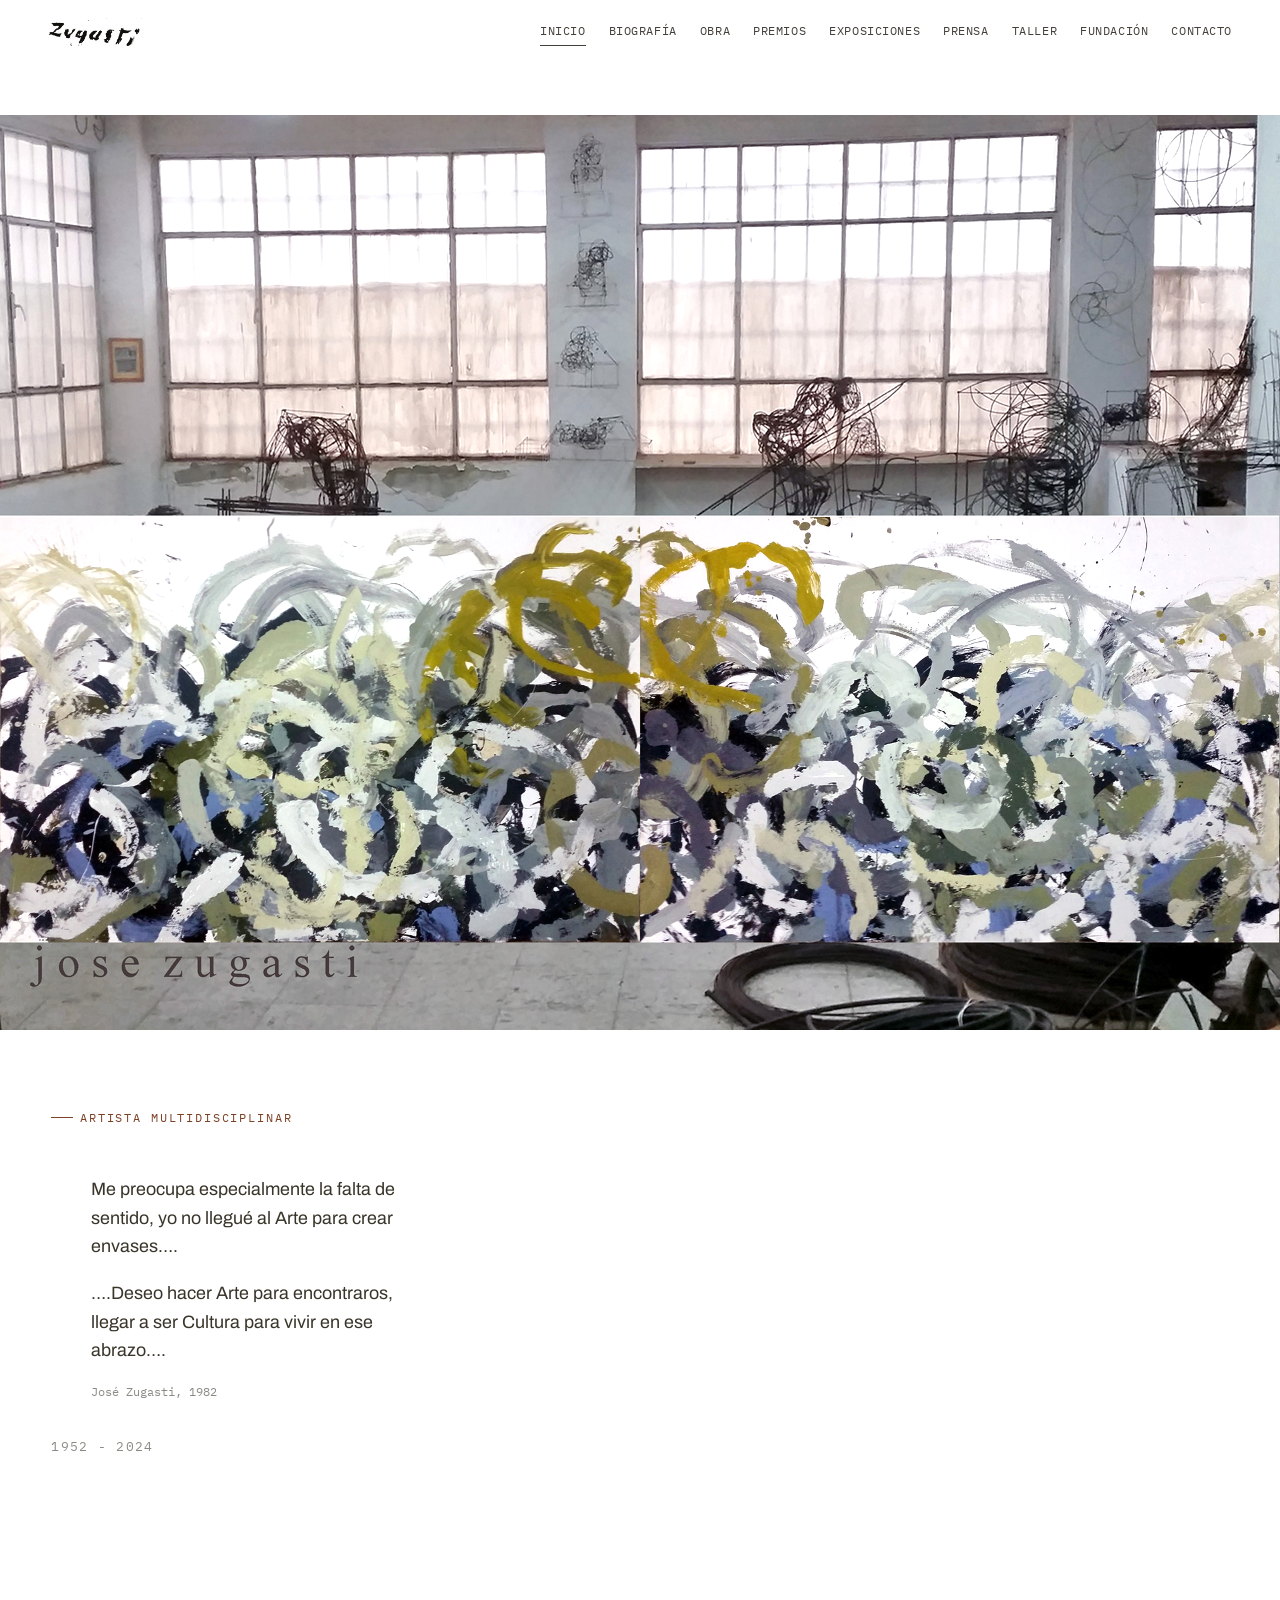
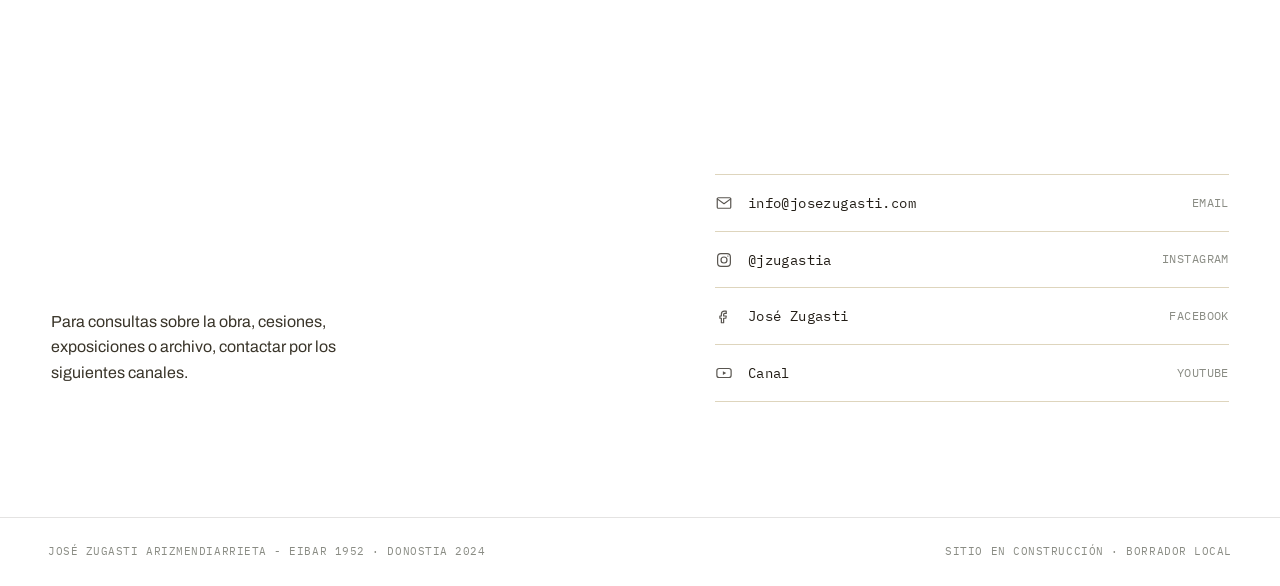
==== commit 664adf42: "Actualiza biografia con texto detallado y elimina seccion Sucesion" ====
--- a/index.html
+++ b/index.html
@@ -26,7 +26,6 @@
       <a href="prensa.html">Prensa</a>
       <a href="taller.html">Taller</a>
       <a href="fundacion.html">Fundación</a>
-      <a href="sucesion.html">Sucesión</a>
       <a href="#contacto">Contacto</a>
     </nav>
     <button class="nav-toggle" id="navToggle" aria-label="Abrir menú">MENU</button>
